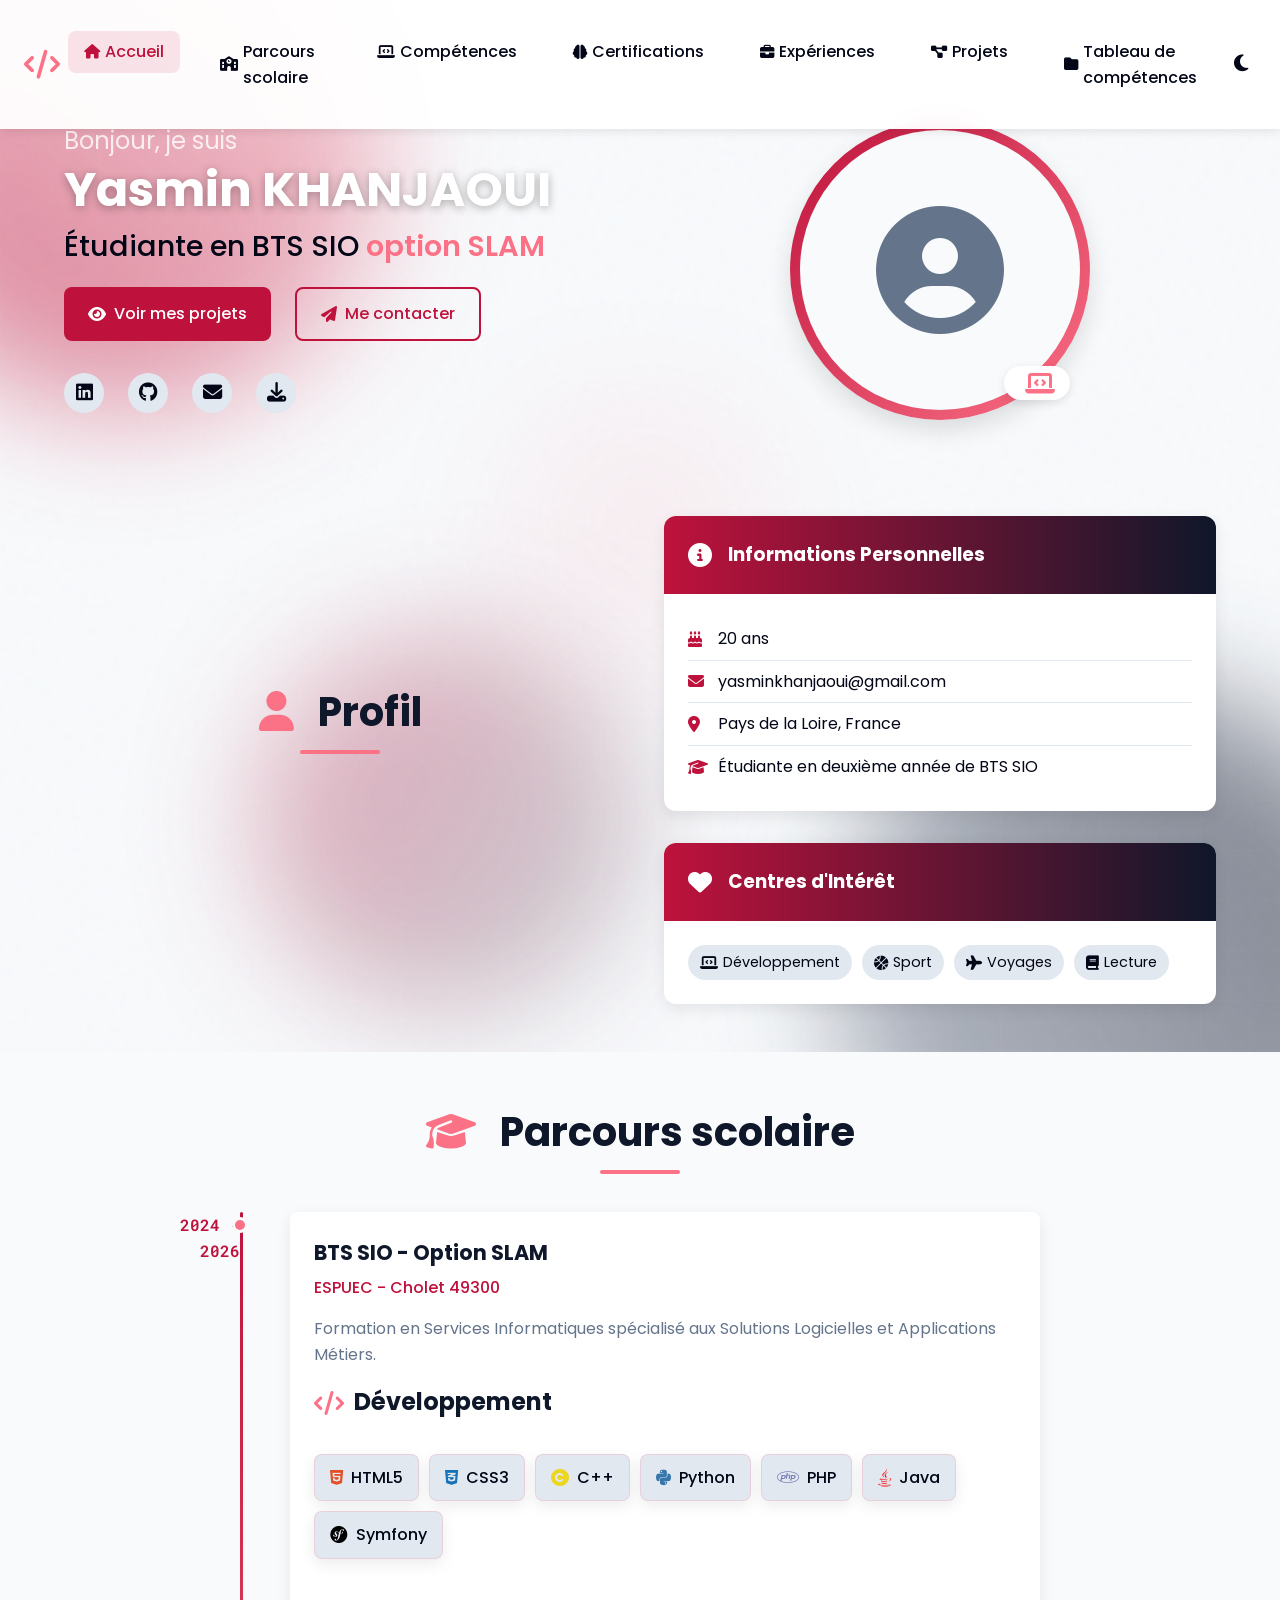
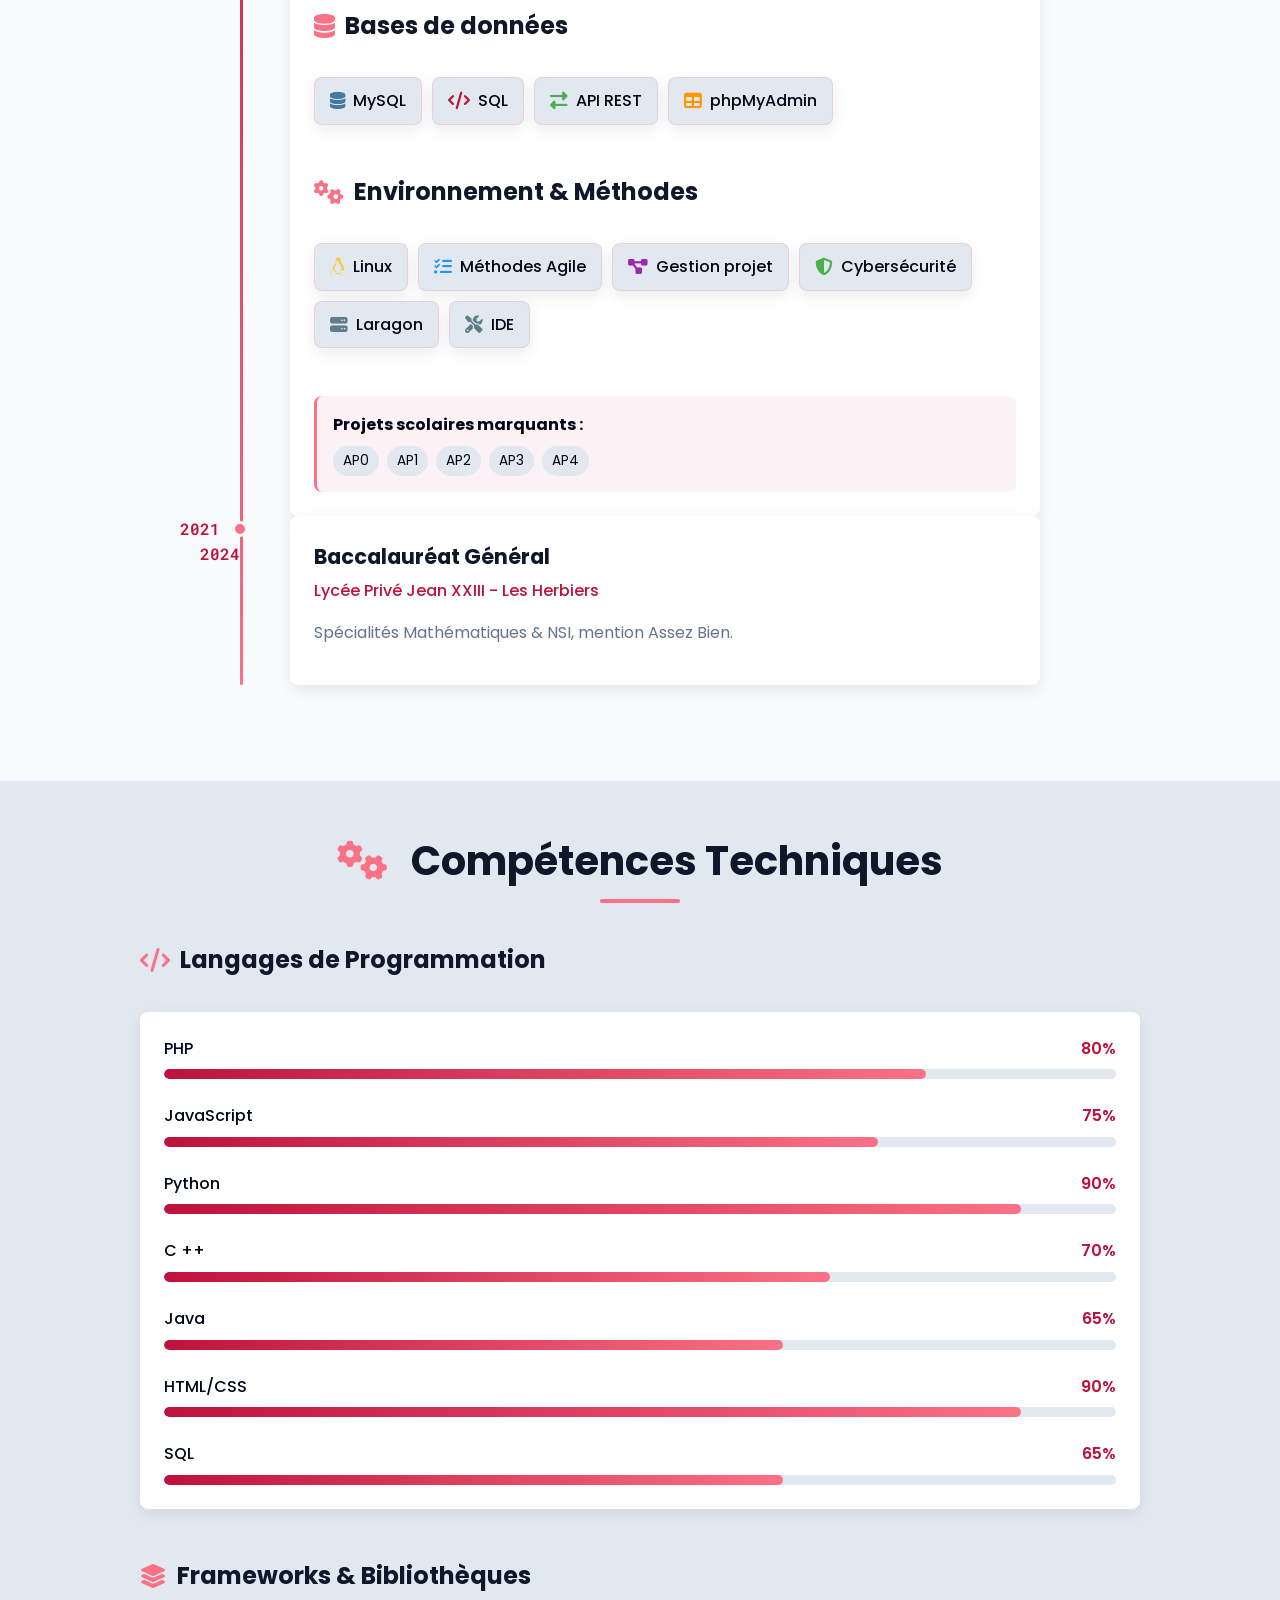
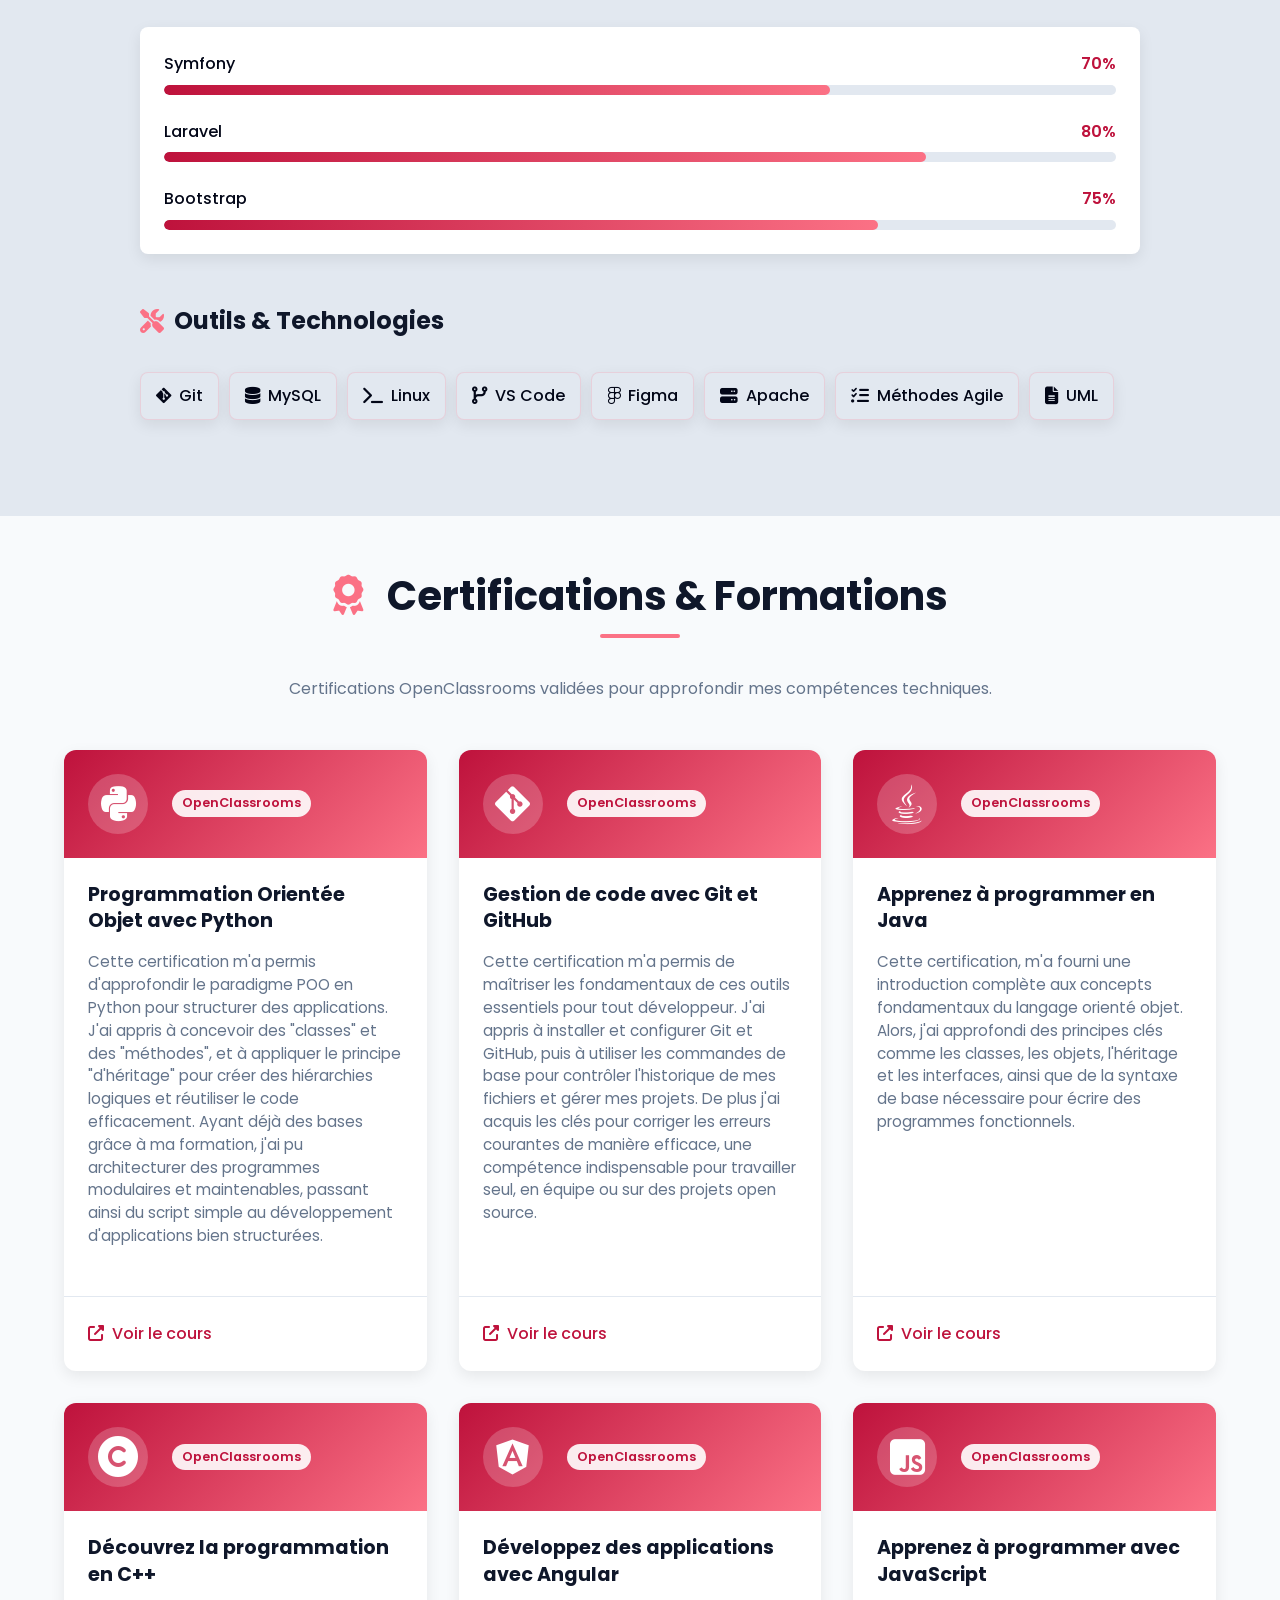
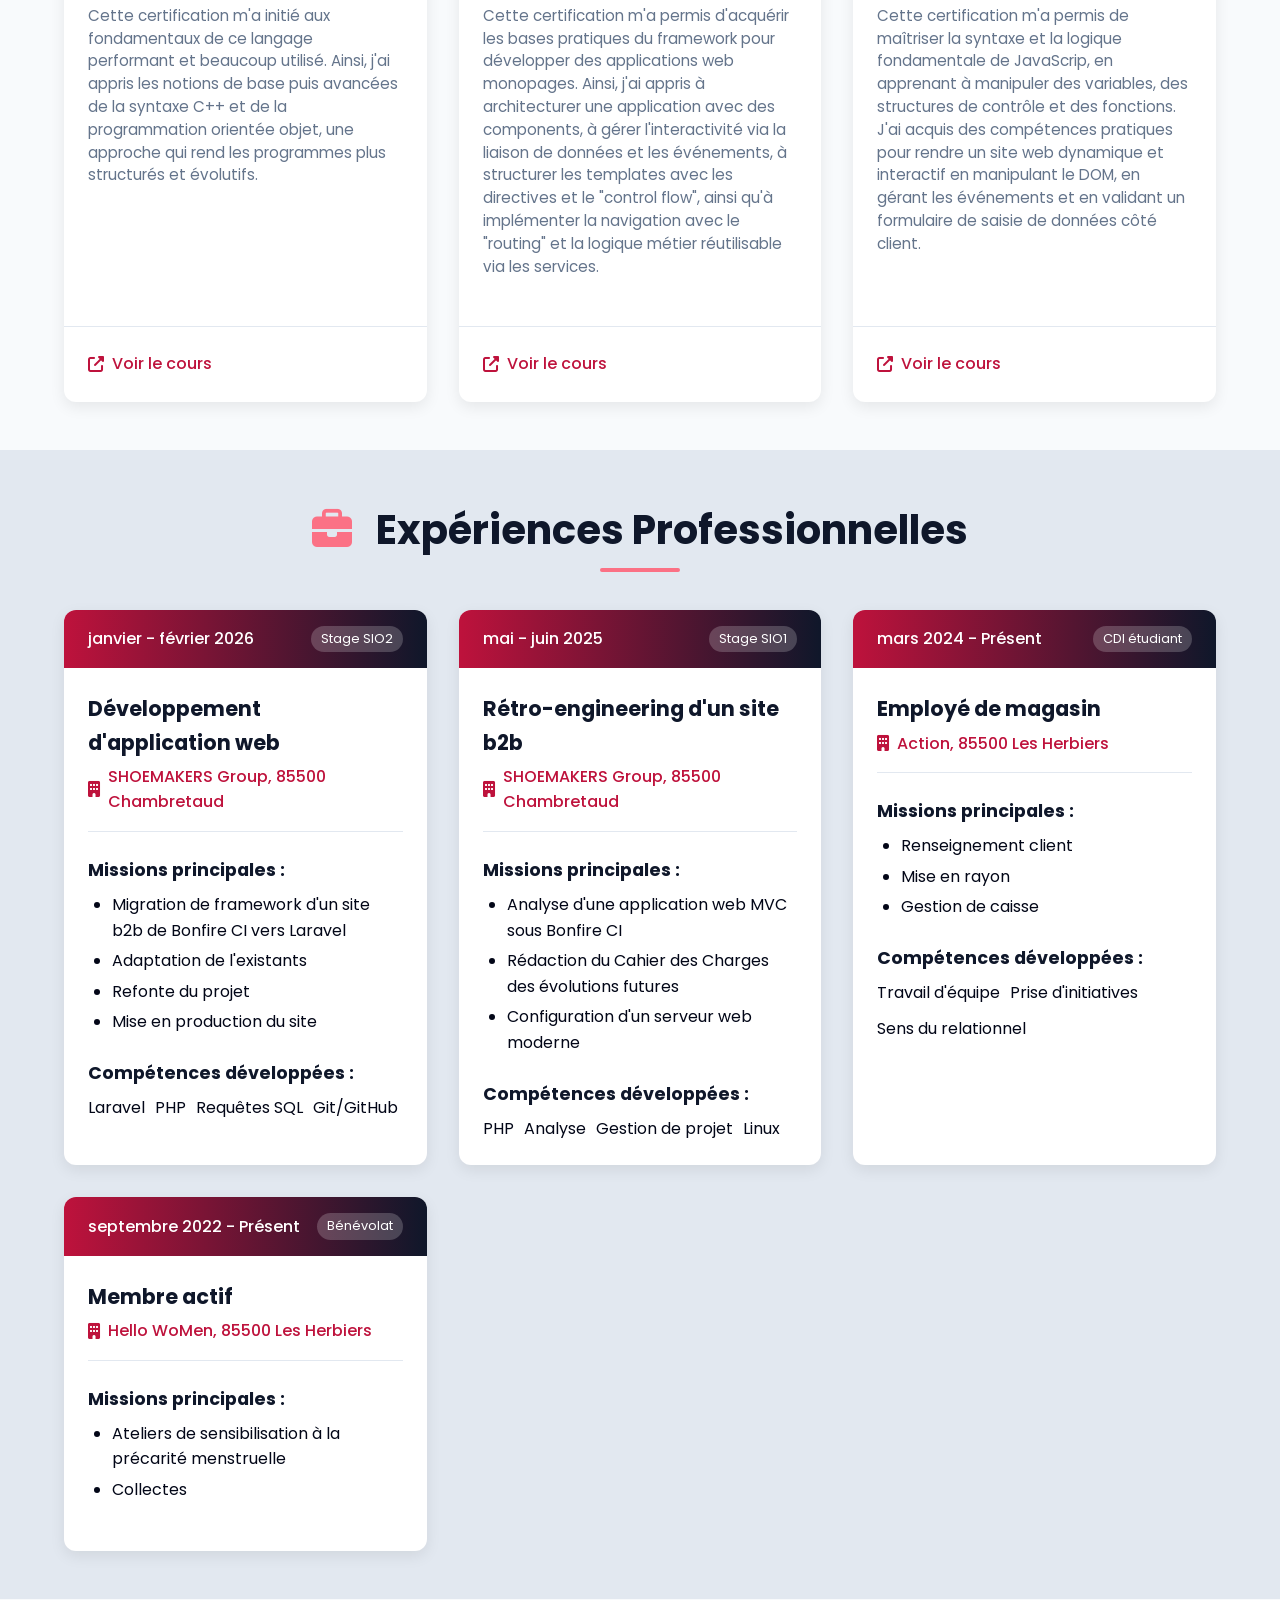
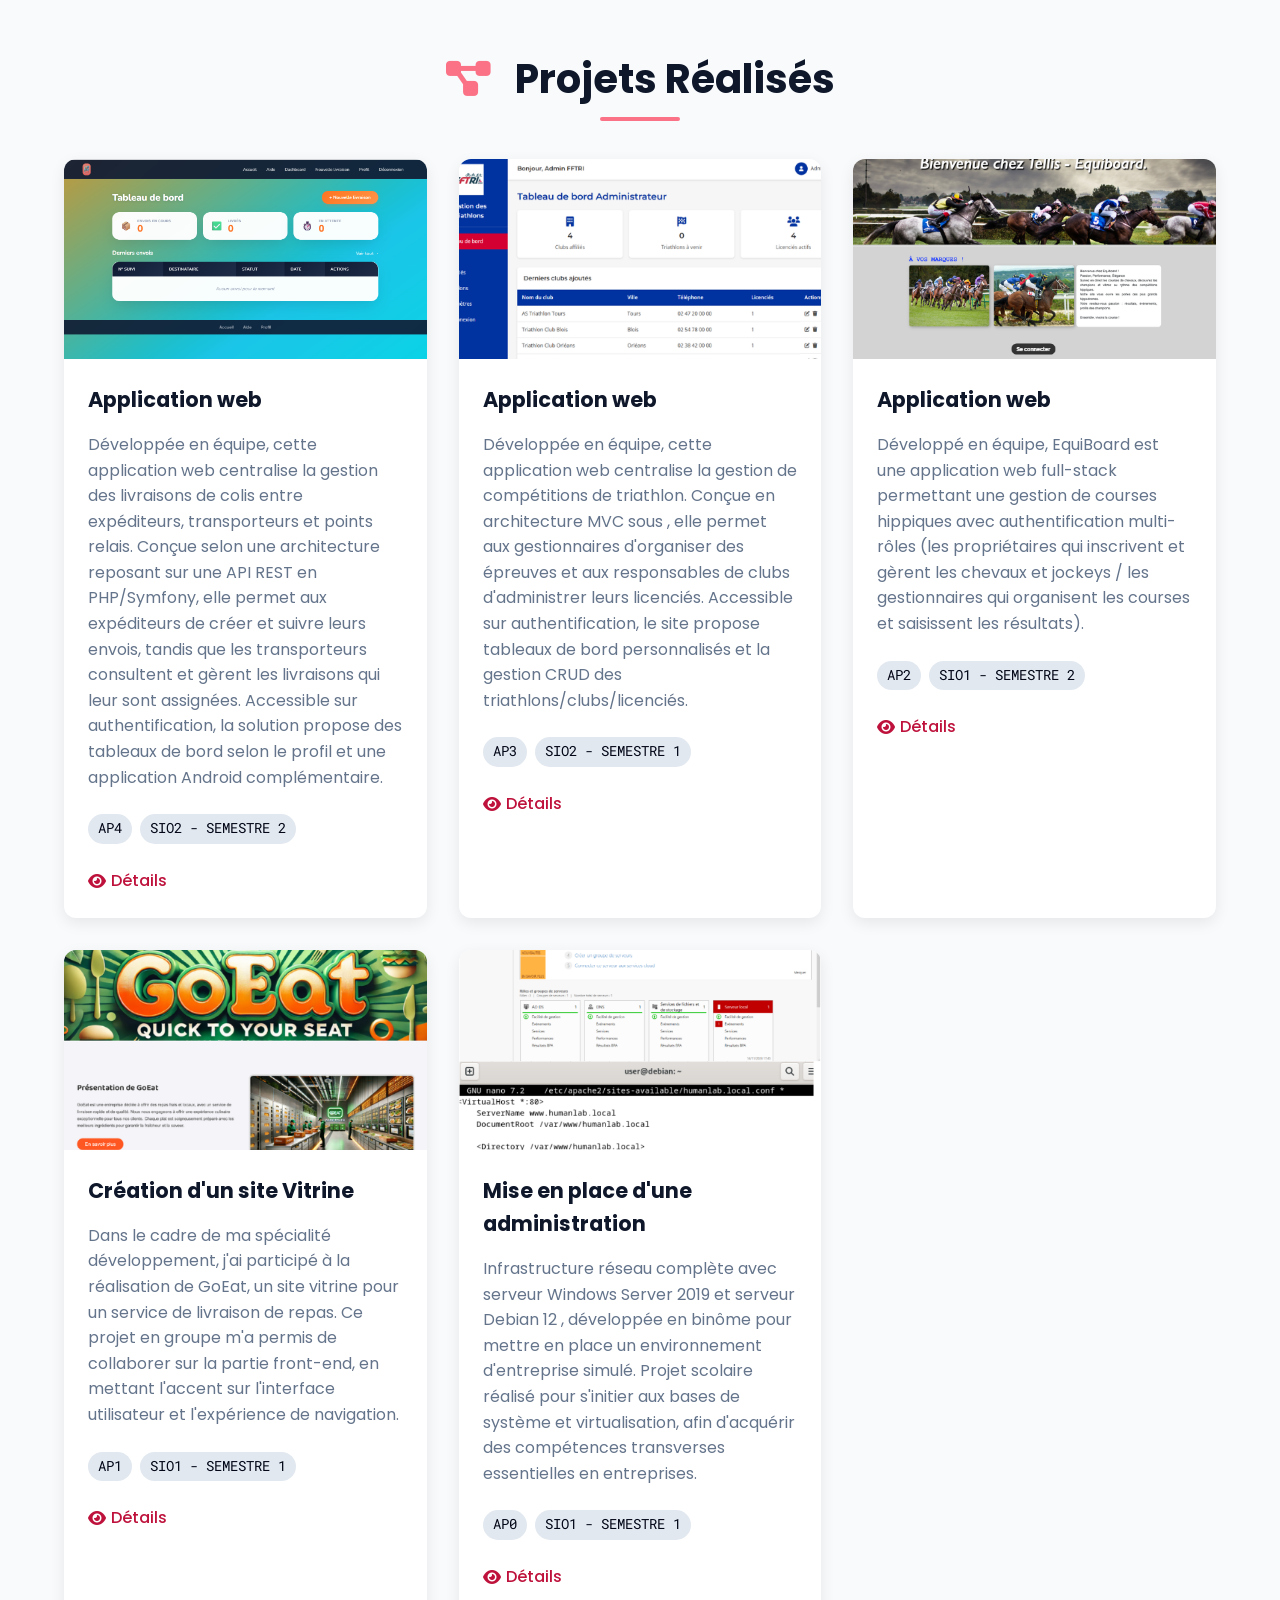
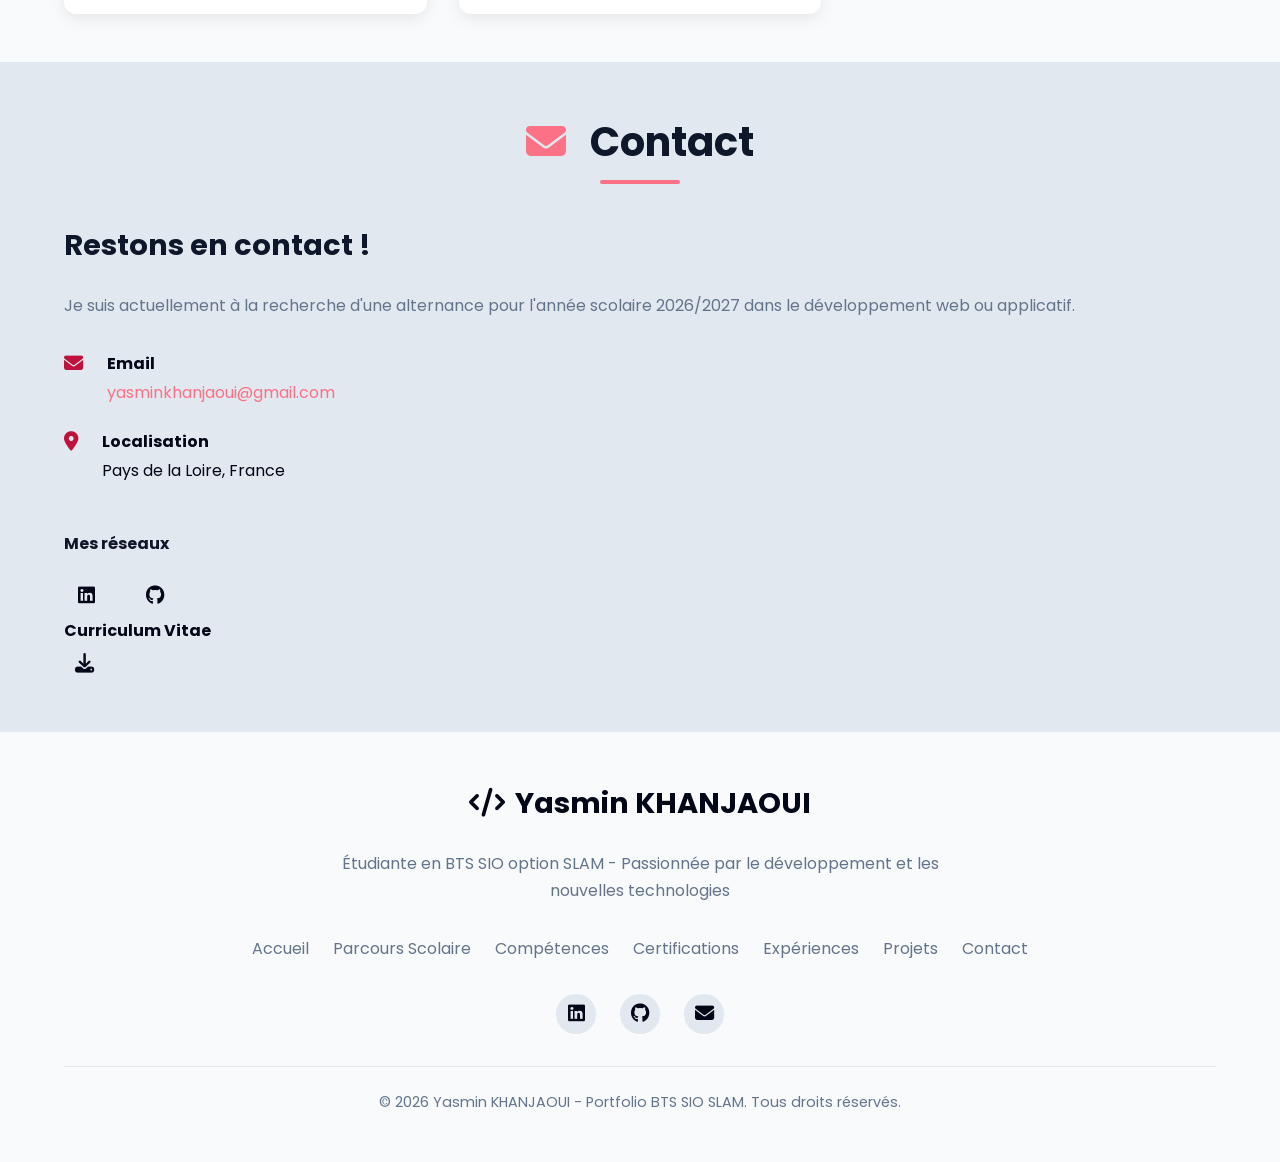
==== index.html @ 491b65fe "Premier upload portfolio" ====
<!DOCTYPE html>
<html lang="fr">
<head>
    <meta charset="UTF-8">
    <meta name="viewport" content="width=device-width, initial-scale=1.0">
    <link rel="icon" href="data:image/svg+xml,<svg xmlns=%22http://www.w3.org/2000/svg%22 viewBox=%220 0 100 100%22><text y=%22.9em%22 font-size=%2290%22>👩‍💻</text></svg>">
    <title>Portfolio - Yasmin KHANJAOUI</title>
    <meta name="description" content="Portfolio BTS SIO SLAM">
    
    <!-- Fonts -->
    <link rel="preconnect" href="https://fonts.googleapis.com">
    <link rel="preconnect" href="https://fonts.gstatic.com" crossorigin>
    <link href="https://fonts.googleapis.com/css2?family=Poppins:wght@300;400;500;600;700&family=Roboto+Mono:wght@300;400;500&display=swap" rel="stylesheet">
    
    <!-- Font Awesome -->
    <link rel="stylesheet" href="https://cdnjs.cloudflare.com/ajax/libs/font-awesome/6.4.0/css/all.min.css">
    
    <!-- CSS -->
    <link rel="stylesheet" href="css/style.css">
    <link rel="stylesheet" href="css/responsive.css">
    
    <!-- Favicon -->
    <link rel="icon" type="image/x-icon" href="assets/images/favicon.ico">
</head>
<body>
    <!-- Navigation -->
    <nav class="navbar">
        <div class="nav-container">
            <a href="#" class="nav-logo">
                <i class="fas fa-code"></i>
            </a>
            
            <button class="menu-toggle" aria-label="Menu">
                <i class="fas fa-bars"></i>
            </button>
            
            <ul class="nav-menu">
                <li><a href="#accueil" class="nav-link active"><i class="fas fa-home"></i> Accueil</a></li>
                <li><a href="#parcoursscolaire" class="nav-link"><i class="fas fa-school"></i> Parcours scolaire</a></li>
                <li><a href="#competences" class="nav-link"><i class="fas fa-laptop-code"></i> Compétences</a></li>
                <li><a href="#certifications" class="nav-link"><i class="fas fa-brain"></i> Certifications</a></li>
                <li><a href="#experiences" class="nav-link"><i class="fas fa-briefcase"></i> Expériences</a></li>
                <li><a href="#projets" class="nav-link"><i class="fas fa-project-diagram"></i> Projets</a></li>
                <li><a href="https://docs.google.com/spreadsheets/d/1Bgu6EyE2Sp5dSusqpFWlKGD0WaVsbiZiobuXbca-IFw/edit?usp=sharing" target="_blank" class="nav-link"><i class="fa-solid fa-folder"></i> Tableau de compétences</a></li>
            </ul>
            
            <div class="theme-toggle">
                <i class="fas fa-moon"></i>
            </div>
        </div>
    </nav>

    <!-- Section Accueil + profil -->
<section id="accueil" class="section hero">
    <!-- Background animé -->
    <div class="gradient-background">
        <div class="gradient-sphere sphere-1"></div>
        <div class="gradient-sphere sphere-2"></div>
        <div class="gradient-sphere sphere-3"></div>
        <div class="glow"></div>
        <div class="grid-overlay"></div>
        <div class="noise-overlay"></div>
        <div class="particles-container" id="particles-container"></div>
    </div>
            <div class="container">
            <div class="hero-content">
                <div class="hero-text">
                    <h1 class="hero-title">
                        <span class="greeting">Bonjour, je suis</span>
                        <span class="name">Yasmin KHANJAOUI</span>
                        <span class="title">Étudiante en BTS SIO <span class="highlight">option SLAM</span></span>
                    </h1>
                    
                    <div class="hero-actions">
                        <a href="#projets" class="btn btn-primary">
                            <i class="fas fa-eye"></i> Voir mes projets
                        </a>
                        <a href="#contact" class="btn btn-secondary">
                            <i class="fas fa-paper-plane"></i> Me contacter
                        </a>
                    </div>
                    
                    <div class="hero-social">
                        <a href="https://www.linkedin.com/in/yasminkhanjaoui26/" target="_blank" class="social-link">
                            <i class="fab fa-linkedin"></i>
                        </a>
                        <a href="https://github.com/yasminkji" target="_blank" class="social-link">
                            <i class="fab fa-github"></i>
                        </a>
                        <a href="mailto:yasminkhanjaoui@gmail.com" class="social-link">
                            <i class="fas fa-envelope"></i>
                        </a>
                        <a href="assets/cv-khanjaouiy.pdf" download class="social-link" title="Télécharger mon CV">
                            <i class="fas fa-download"></i>
                        </a>
                    </div>
                </div>
                
                <div class="hero-image">
                    <div class="avatar-container">
                        <div class="avatar-placeholder">
                            <i class="fas fa-user-circle"></i>
                        </div>
                        <div class="status-badge">
                            <i class="fas fa-laptop-code" title="Développeur"></i>
                        </div>
                    </div>
                </div>

            <h2 class="section-title">
                <i class="fas fa-user section-icon"></i>
                <span>Profil</span>
            </h2>
            
            <div class="profile-grid">
                <div class="profile-card">
                    <div class="card-header">
                        <i class="fas fa-info-circle"></i>
                        <h3>Informations Personnelles</h3>
                    </div>
                    <div class="card-body">
                        <ul class="info-list">
                            <li>
                                <i class="fas fa-birthday-cake"></i>
                                20 ans
                            </li>
                            <li>
                                <i class="fas fa-envelope"></i>
                                yasminkhanjaoui@gmail.com
                            </li>
                            <li>
                                <i class="fas fa-map-marker-alt"></i>
                                Pays de la Loire, France
                            </li>
                            <li>
                                <i class="fas fa-graduation-cap"></i>
                                Étudiante en deuxième année de BTS SIO
                            </li>
                        </ul>
                    </div>
                </div>
            
                
                <div class="profile-card">
                    <div class="card-header">
                        <i class="fas fa-heart"></i>
                        <h3>Centres d'Intérêt</h3>
                    </div>
                    <div class="card-body">
                        <div class="interests-container">
                            <span class="interest-tag">
                                <i class="fas fa-laptop-code"></i> Développement
                            </span>
                            <span class="interest-tag">
                                <i class="fas fa-basketball-ball"></i> Sport
                            </span>
                            <span class="interest-tag">
                                <i class="fas fa-plane"></i> Voyages
                            </span>
                            <span class="interest-tag">
                                <i class="fas fa-book"></i> Lecture
                            </span>
                        </div>
                    </div>
                </div>
            </div>
    </section>

    <!-- Section Formation -->
    <section id="parcoursscolaire" class="section">
        <div class="container">
            <h2 class="section-title">
                <i class="fas fa-graduation-cap section-icon"></i>
                <span>Parcours scolaire</span>
            </h2>
            
            <div class="timeline">
                <!-- Formation 1 -->
                <div class="timeline-item">
                    <div class="timeline-dot"></div>
                    <div class="timeline-date">2024 - 2026</div>
                    <div class="timeline-content">
                        <h3 class="timeline-title">BTS SIO - Option SLAM</h3>
                        <div class="timeline-subtitle">ESPUEC - Cholet 49300</div>
                        <p class="timeline-description">
                            Formation en Services Informatiques spécialisé aux Solutions Logicielles et Applications Métiers.
                        </p>
<div class="skills-categories">
            <!-- Développement -->
            <div class="skill-category">
                <h4 class="skill-category-title">
                    <i class="fas fa-code"></i>
                    Développement
                </h4>
                <div class="skill-tags">
                    <span class="skill-tag">
                        <i class="fab fa-html5" style="color: #E34F26;"></i>
                        HTML5
                    </span>
                    <span class="skill-tag">
                        <i class="fab fa-css3-alt" style="color: #1572B6;"></i>
                        CSS3
                    </span>
                    <span class="skill-tag">
                        <i class="fas fa-copyright" style="color: #ebd620;"></i>
                        C++
                    </span>
                    <span class="skill-tag">
                        <i class="fab fa-python" style="color: #3776AB;"></i>
                        Python
                    </span>
                    <span class="skill-tag">
                        <i class="fab fa-php" style="color: #777BB4;"></i>
                        PHP
                    </span>
                    <span class="skill-tag">
                        <i class="fab fa-java" style="color: #f01010;"></i>
                        Java
                    </span>
                    <span class="skill-tag">
                        <i class="fab fa-symfony" style="color: #000000;"></i>
                        Symfony
                    </span>
                </div>
            </div>
            
            <!-- Bases de données -->
            <div class="skill-category">
                <h4 class="skill-category-title">
                    <i class="fas fa-database"></i>
                    Bases de données
                </h4>
                <div class="skill-tags">
                    <span class="skill-tag">
                        <i class="fas fa-database" style="color: #4479A1;"></i>
                        MySQL
                    </span>
                    <span class="skill-tag">
                        <i class="fas fa-code" style="color: var(--primary-color);"></i>
                        SQL
                    </span>
                    <span class="skill-tag">
                        <i class="fas fa-exchange-alt" style="color: #4CAF50;"></i>
                        API REST
                    </span>
                    <span class="skill-tag">
                        <i class="fas fa-table" style="color: #FF9800;"></i>
                        phpMyAdmin
                    </span>
                </div>
            </div>
            
            <!-- Environnement & Méthodes -->
            <div class="skill-category">
                <h4 class="skill-category-title">
                    <i class="fas fa-cogs"></i>
                    Environnement & Méthodes
                </h4>
                <div class="skill-tags">
                    <span class="skill-tag">
                        <i class="fab fa-linux" style="color: #FCC624;"></i>
                        Linux
                    </span>
                    <span class="skill-tag">
                        <i class="fas fa-tasks" style="color: #2196F3;"></i>
                        Méthodes Agile
                    </span>
                    <span class="skill-tag">
                        <i class="fas fa-project-diagram" style="color: #9C27B0;"></i>
                        Gestion projet
                    </span>
                    <span class="skill-tag">
                        <i class="fas fa-shield-alt" style="color: #4CAF50;"></i>
                        Cybersécurité
                    </span>
                    <span class="skill-tag">
                        <i class="fas fa-server" style="color: #607D8B;"></i>
                        Laragon
                    </span>
                    <span class="skill-tag">
                        <i class="fas fa-screwdriver-wrench" style="color: #607D8B;"></i>
                        IDE
                    </span>
                </div>
            </div>
                        <div class="timeline-projects">
                            <strong>Projets scolaires marquants :</strong>
                            <div class="project-tags">
                                <span>AP0</span>
                                <span>AP1</span>
                                <span>AP2</span>
                                <span>AP3</span>
                                <span>AP4</span>
                            </div>
                        </div>
                    </div>
                </div>
                
                <!-- Formation 2 -->
                <div class="timeline-item">
                    <div class="timeline-dot"></div>
                    <div class="timeline-date">2021 - 2024</div>
                    <div class="timeline-content">
                        <h3 class="timeline-title">Baccalauréat Général</h3>
                        <div class="timeline-subtitle">Lycée Privé Jean XXIII - Les Herbiers</div>
                        <p class="timeline-description">
                            Spécialités Mathématiques & NSI, mention Assez Bien.
                        </p>
                    </div>
                </div>
            </div>
        </div>
    </section>

    <!-- Section Compétences -->
    <section id="competences" class="section bg-light">
        <div class="container">
            <h2 class="section-title">
                <i class="fas fa-cogs section-icon"></i>
                <span>Compétences Techniques</span>
            </h2>
            
            <div class="skills-container">
                <!-- Langages -->
                <div class="skill-category">
                    <h3 class="skill-category-title">
                        <i class="fas fa-code"></i>
                        Langages de Programmation
                    </h3>
                    <div class="skill-items">
                        <div class="skill-item">
                            <div class="skill-info">
                                <span class="skill-name">PHP</span>
                                <span class="skill-level">80%</span>
                            </div>
                            <div class="skill-bar">
                                <div class="skill-progress" data-level="80"></div>
                            </div>
                        </div>
                        
                        <div class="skill-item">
                            <div class="skill-info">
                                <span class="skill-name">JavaScript</span>
                                <span class="skill-level">75%</span>
                            </div>
                            <div class="skill-bar">
                                <div class="skill-progress" data-level="75"></div>
                            </div>
                        </div>
                        
                        <div class="skill-item">
                            <div class="skill-info">
                                <span class="skill-name">Python</span>
                                <span class="skill-level">90%</span>
                            </div>
                            <div class="skill-bar">
                                <div class="skill-progress" data-level="90"></div>
                            </div>
                        </div>

                        <div class="skill-item">
                            <div class="skill-info">
                                <span class="skill-name">C ++</span>
                                <span class="skill-level">70%</span>
                            </div>
                            <div class="skill-bar">
                                <div class="skill-progress" data-level="70"></div>
                            </div>
                        </div>
                        
                        <div class="skill-item">
                            <div class="skill-info">
                                <span class="skill-name">Java</span>
                                <span class="skill-level">65%</span>
                            </div>
                            <div class="skill-bar">
                                <div class="skill-progress" data-level="65"></div>
                            </div>
                        </div>
                        
                        <div class="skill-item">
                            <div class="skill-info">
                                <span class="skill-name">HTML/CSS</span>
                                <span class="skill-level">90%</span>
                            </div>
                            <div class="skill-bar">
                                <div class="skill-progress" data-level="90"></div>
                            </div>
                        </div>
                        
                        <div class="skill-item">
                            <div class="skill-info">
                                <span class="skill-name">SQL</span>
                                <span class="skill-level">65%</span>
                            </div>
                            <div class="skill-bar">
                                <div class="skill-progress" data-level="65"></div>
                            </div>
                        </div>
                    </div>
                </div>
                
                <!-- Frameworks & Bibliothèques -->
                <div class="skill-category">
                    <h3 class="skill-category-title">
                        <i class="fas fa-layer-group"></i>
                        Frameworks & Bibliothèques
                    </h3>
                    <div class="skill-items">
                        <div class="skill-item">
                            <div class="skill-info">
                                <span class="skill-name">Symfony</span>
                                <span class="skill-level">70%</span>
                            </div>
                            <div class="skill-bar">
                                <div class="skill-progress" data-level="70"></div>
                            </div>
                        </div>
                        
                        <div class="skill-item">
                            <div class="skill-info">
                                <span class="skill-name">Laravel</span>
                                <span class="skill-level">80%</span>
                            </div>
                            <div class="skill-bar">
                                <div class="skill-progress" data-level="80"></div>
                            </div>
                        </div>
                        
                        <div class="skill-item">
                            <div class="skill-info">
                                <span class="skill-name">Bootstrap</span>
                                <span class="skill-level">75%</span>
                            </div>
                            <div class="skill-bar">
                                <div class="skill-progress" data-level="75"></div>
                            </div>
                        </div>
                    </div>
                </div>
                
                <!-- Outils & Technologies -->
                <div class="skill-category">
                    <h3 class="skill-category-title">
                        <i class="fas fa-tools"></i>
                        Outils & Technologies
                    </h3>
                    <div class="skill-tags">
                        <span class="skill-tag"><i class="fab fa-git-alt"></i> Git</span>
                        <span class="skill-tag"><i class="fas fa-database"></i> MySQL</span>
                        <span class="skill-tag"><i class="fas fa-terminal"></i> Linux</span>
                        <span class="skill-tag"><i class="fas fa-code-branch"></i> VS Code</span>
                        <span class="skill-tag"><i class="fab fa-figma"></i> Figma</span>
                        <span class="skill-tag"><i class="fas fa-server"></i> Apache</span>
                        <span class="skill-tag"><i class="fas fa-tasks"></i> Méthodes Agile</span>
                        <span class="skill-tag"><i class="fas fa-file-alt"></i> UML</span>
                    </div>
                </div>
            </div>
        </div>
    </section>

<!-- Section Certifications -->
<section id="certifications" class="section">
    <div class="container">
        <h2 class="section-title">
            <i class="fas fa-award section-icon"></i>
            <span>Certifications & Formations</span>
        </h2>
        
        <p class="section-description" style="text-align: center; margin-bottom: 2rem; color: var(--gray-color);">
            Certifications OpenClassrooms validées pour approfondir mes compétences techniques.
        </p>
        
        <div class="certifications-grid">
            <!-- POO Python -->
            <div class="certification-card">
                <div class="certification-header">
                    <div class="certification-icon">
                        <i class="fab fa-python"></i>
                    </div>
                    <div class="certification-platform">
                        <span class="platform-badge">OpenClassrooms</span>
                    </div>
                </div>
                <div class="certification-body">
                    <h3 class="certification-title">Programmation Orientée Objet avec Python</h3>
                    <p class="certification-description">
                        Cette certification  m'a permis d'approfondir le paradigme POO en Python 
                        pour structurer des applications. J'ai appris à concevoir des "classes" et des "méthodes", 
                        et à appliquer le principe "d'héritage" pour créer des hiérarchies logiques et 
                        réutiliser le code efficacement. Ayant déjà des bases grâce à ma formation,
                        j'ai pu  architecturer des programmes modulaires et maintenables, 
                        passant ainsi du script simple au développement d'applications bien structurées.
                    </p>
                </div>
                <div class="certification-footer">
                    <a href="https://openclassrooms.com/fr/courses/7150616-apprenez-la-programmation-orientee-objet-avec-python" 
                       target="_blank" class="certification-link">
                        <i class="fas fa-external-link-alt"></i> Voir le cours
                    </a>
                </div>
            </div>
            
            <!-- Git/GitHub -->
            <div class="certification-card">
                <div class="certification-header">
                    <div class="certification-icon">
                        <i class="fab fa-git-alt"></i>
                    </div>
                    <div class="certification-platform">
                        <span class="platform-badge">OpenClassrooms</span>
                    </div>
                </div>
                <div class="certification-body">
                    <h3 class="certification-title">Gestion de code avec Git et GitHub</h3>
                    <p class="certification-description">
                        Cette certification m'a permis de maîtriser les fondamentaux de ces outils essentiels 
                        pour tout développeur. J'ai appris à installer et configurer Git et GitHub,
                         puis à utiliser les commandes de base pour contrôler l'historique de mes fichiers et 
                         gérer mes projets. De plus j'ai acquis les clés pour corriger les erreurs courantes 
                         de manière efficace, une compétence indispensable pour travailler seul,
                          en équipe ou sur des projets open source.
                    </p>
                </div>
                <div class="certification-footer">
                    <a href="https://openclassrooms.com/fr/courses/7162856-gerez-du-code-avec-git-et-github" 
                       target="_blank" class="certification-link">
                        <i class="fas fa-external-link-alt"></i> Voir le cours
                    </a>
                </div>
            </div>
            
            <!-- Java -->
            <div class="certification-card">
                <div class="certification-header">
                    <div class="certification-icon">
                        <i class="fab fa-java"></i>
                    </div>
                    <div class="certification-platform">
                        <span class="platform-badge">OpenClassrooms</span>
                    </div>
                </div>
                <div class="certification-body">
                    <h3 class="certification-title">Apprenez à programmer en Java</h3>
                    <p class="certification-description">
                        Cette certification, m'a fourni une introduction complète aux concepts fondamentaux du langage 
                        orienté objet. Alors, j'ai approfondi des principes clés comme les classes, les objets, l'héritage et les interfaces,
                        ainsi que de la syntaxe de base nécessaire pour écrire des programmes fonctionnels.
                    </p>
                </div>
                <div class="certification-footer">
                    <a href="https://openclassrooms.com/fr/courses/6173501-apprenez-a-programmer-en-java" 
                       target="_blank" class="certification-link">
                        <i class="fas fa-external-link-alt"></i> Voir le cours
                    </a>
                </div>
            </div>
            
            <!-- C++ -->
            <div class="certification-card">
                <div class="certification-header">
                    <div class="certification-icon">
                        <i class="fas fa-copyright"></i>
                    </div>
                    <div class="certification-platform">
                        <span class="platform-badge">OpenClassrooms</span>
                    </div>
                </div>
                <div class="certification-body">
                    <h3 class="certification-title">Découvrez la programmation en C++</h3>
                    <p class="certification-description">
                        Cette certification m'a initié aux fondamentaux de ce langage performant et beaucoup utilisé.
                        Ainsi, j'ai appris les notions de base puis avancées de la syntaxe C++ et de la programmation orientée objet, 
                        une approche qui rend les programmes plus structurés et évolutifs.
                    </p>
                </div>
                <div class="certification-footer">
                    <a href="https://openclassrooms.com/fr/courses/7137751-decouvrez-la-programmation-en-c" 
                       target="_blank" class="certification-link">
                        <i class="fas fa-external-link-alt"></i> Voir le cours
                    </a>
                </div>
            </div>
            
            <!-- Angular -->
            <div class="certification-card">
                <div class="certification-header">
                    <div class="certification-icon">
                        <i class="fab fa-angular"></i>
                    </div>
                    <div class="certification-platform">
                        <span class="platform-badge">OpenClassrooms</span>
                    </div>
                </div>
                <div class="certification-body">
                    <h3 class="certification-title">Développez des applications avec Angular</h3>
                    <p class="certification-description">
                        Cette certification m'a permis d'acquérir les bases pratiques du framework pour développer des applications
                         web monopages. Ainsi, j'ai appris à architecturer une application avec des components,
                         à gérer l'interactivité via la liaison de données et les événements,
                          à structurer les templates avec les directives et le "control flow",
                          ainsi qu'à implémenter la navigation avec le "routing" et 
                          la logique métier réutilisable via les services.
                    </p>
                </div>
                <div class="certification-footer">
                    <a href="https://openclassrooms.com/fr/courses/7471261-developpez-des-applications-web-avec-angular" 
                       target="_blank" class="certification-link">
                        <i class="fas fa-external-link-alt"></i> Voir le cours
                    </a>
                </div>
            </div>
            
            <!-- JavaScript -->
            <div class="certification-card">
                <div class="certification-header">
                    <div class="certification-icon">
                        <i class="fab fa-js-square"></i>
                    </div>
                    <div class="certification-platform">
                        <span class="platform-badge">OpenClassrooms</span>
                    </div>
                </div>
                <div class="certification-body">
                    <h3 class="certification-title">Apprenez à programmer avec JavaScript</h3>
                    <p class="certification-description">
                        Cette certification m'a permis de maîtriser la syntaxe et la logique fondamentale de JavaScrip,
                         en apprenant à manipuler des variables, des structures de contrôle et des fonctions. 
                         J'ai acquis des compétences pratiques pour rendre un site web dynamique et interactif en manipulant
                          le DOM, en gérant les événements et en validant un formulaire de saisie de données côté client.
                    </p>
                </div>
                <div class="certification-footer">
                    <a href="https://openclassrooms.com/fr/courses/7696886-apprenez-a-programmer-avec-javascript" 
                       target="_blank" class="certification-link">
                        <i class="fas fa-external-link-alt"></i> Voir le cours
                    </a>
                </div>
            </div>
        </div>
    </div>
</section>


    <!-- Section Expérience -->
    <section id="experiences" class="section bg-light">
        <div class="container">
            <h2 class="section-title">
                <i class="fas fa-briefcase section-icon"></i>
                <span>Expériences Professionnelles</span>
            </h2>
            
            <div class="experience-grid">
                <!-- Expérience 1 -->
                <div class="experience-card">
                    <div class="experience-header">
                        <div class="experience-period">janvier - février 2026</div>
                        <div class="experience-type">Stage SIO2</div>
                    </div>
                    <div class="experience-body">
                        <h3 class="experience-title">Développement d'application web</h3>
                        <div class="experience-company">
                            <i class="fas fa-building"></i>
                            SHOEMAKERS Group, 85500 Chambretaud
                        </div>
                        <div class="experience-missions">
                            <h4>Missions principales :</h4>
                            <ul>
                                <li>Migration de framework d'un site b2b de Bonfire CI vers Laravel</li>
                                <li>Adaptation de l'existants</li>
                                <li>Refonte du projet</li>
                                <li>Mise en production du site</li>
                            </ul>
                        </div>
                        <div class="experience-skills">
                            <h4>Compétences développées :</h4>
                            <div class="skill-tags">
                                <span>Laravel</span>
                                <span>PHP</span>
                                <span>Requêtes SQL</span>
                                <span>Git/GitHub</span>
                            </div>
                        </div>
                    </div>
                </div>
                
                <!-- Expérience 2 -->
                <div class="experience-card">
                    <div class="experience-header">
                        <div class="experience-period">mai - juin 2025</div>
                        <div class="experience-type">Stage SIO1</div>
                    </div>
                    <div class="experience-body">
                        <h3 class="experience-title">Rétro-engineering d'un site b2b</h3>
                        <div class="experience-company">
                            <i class="fas fa-building"></i>
                            SHOEMAKERS Group, 85500 Chambretaud
                        </div>
                        <div class="experience-missions">
                            <h4>Missions principales :</h4>
                            <ul>
                                <li>Analyse d'une application web MVC sous Bonfire CI</li>
                                <li>Rédaction du Cahier des Charges des évolutions futures</li>
                                <li>Configuration d'un serveur web moderne</li>
                            </ul>
                        </div>
                        <div class="experience-skills">
                            <h4>Compétences développées :</h4>
                            <div class="skill-tags">
                                <span>PHP</span>
                                <span>Analyse</span>
                                <span>Gestion de projet</span>
                                <span>Linux</span>
                            </div>
                        </div>
                    </div>
                </div>
                
                <!-- Expérience 3 -->
                <div class="experience-card">
                    <div class="experience-header">
                        <div class="experience-period">mars 2024 - Présent</div>
                        <div class="experience-type">CDI étudiant</div>
                    </div>
                    <div class="experience-body">
                        <h3 class="experience-title">Employé de magasin</h3>
                        <div class="experience-company">
                            <i class="fas fa-building"></i>
                            Action, 85500 Les Herbiers
                        </div>
                        <div class="experience-missions">
                            <h4>Missions principales :</h4>
                            <ul>
                                <li>Renseignement client</li>
                                <li>Mise en rayon</li>
                                <li>Gestion de caisse</li>
                            </ul>
                        </div>
                        <div class="experience-skills">
                            <h4>Compétences développées :</h4>
                            <div class="skill-tags">
                                <span>Travail d'équipe</span>
                                <span>Prise d'initiatives</span>
                                <span>Sens du relationnel</span>
                            </div>
                        </div>
                    </div>
                </div>

                <!-- Expérience 4 -->
                <div class="experience-card">
                    <div class="experience-header">
                        <div class="experience-period">septembre 2022 - Présent</div>
                        <div class="experience-type">Bénévolat</div>
                    </div>
                    <div class="experience-body">
                        <h3 class="experience-title">Membre actif</h3>
                        <div class="experience-company">
                            <i class="fas fa-building"></i>
                                Hello WoMen, 85500 Les Herbiers
                        </div>
                        <div class="experience-missions">
                            <h4>Missions principales :</h4>
                            <ul>
                                <li>Ateliers de sensibilisation à la précarité menstruelle</li>
                                <li>Collectes</li>
                            </ul>
                        </div>
                        </div>
                    </div>
                </div>
            </div>
        </div>
    </section>

   <!-- Section Projets -->
    <section id="projets" class="section">
        <div class="container">
            <h2 class="section-title">
                <i class="fas fa-project-diagram section-icon"></i>
                <span>Projets Réalisés</span>
            </h2>
            
            
            <div class="projects-grid">
                <!-- Projet 1 -->
                <div class="project-card">
                    <div class="project-image">
                        <img src="assets/images/zoucolis.png">
                        <div class="project-overlay">
                            <a href="#" class="project-link" data-project="1">
                                <i class="fas fa-external-link-alt"></i>
                            </a>
                        </div>
                    </div>
                    <div class="project-content">
                        <h3 class="project-title">Application web</h3>
                        <p class="project-description">
                            Développée en équipe, cette application web centralise la gestion des livraisons de colis entre expéditeurs, transporteurs et points relais.
                            Conçue selon une architecture reposant sur une API REST en PHP/Symfony, elle permet aux expéditeurs de créer et suivre leurs envois,
                            tandis que les transporteurs consultent et gèrent les livraisons qui leur sont assignées.
                            Accessible sur authentification, la solution propose des tableaux de bord  selon le profil et une application Android complémentaire.
                        </p>
                        <div class="project-tech">
                            <span>AP4</span>
                            <span>SIO2 - SEMESTRE 2</span>
                        </div>
                        <div class="project-links">
                            <a href="#" class="project-demo" data-project="1">
                                <i class="fas fa-eye"></i> Détails
                            </a>
                        </div>
                    </div>
                </div>
                
                <!-- Projet 2 -->
                <div class="project-card">
                    <div class="project-image">
                        <img src="assets/images/fftri.png">
                        <div class="project-overlay">
                            <a href="#" class="project-link" data-project="2">
                                <i class="fas fa-external-link-alt"></i>
                            </a>
                        </div>
                    </div>
                    <div class="project-content">
                        <h3 class="project-title">Application web</h3>
                        <p class="project-description">
                            Développée en équipe, cette application web centralise la gestion de compétitions de triathlon.
                             Conçue en architecture MVC sous , elle permet aux gestionnaires d'organiser des épreuves 
                             et aux responsables de clubs d'administrer leurs licenciés. 
                             Accessible sur authentification, le site propose tableaux de bord personnalisés et 
                             la gestion CRUD des triathlons/clubs/licenciés.
                        </p>
                        <div class="project-tech">
                            <span>AP3</span>
                            <span>SIO2 - SEMESTRE 1</span>
                        </div>
                        <div class="project-links">
                            <a href="#" class="project-demo" data-project="2">
                                <i class="fas fa-eye"></i> Détails
                            </a>
                        </div>
                    </div>
                </div>
                
                <!-- Projet 3 -->
                <div class="project-card">
                    <div class="project-image">
                        <img src="assets/images/tellis.png">
                        <div class="project-overlay">
                            <a href="#" class="project-link" data-project="3">
                                <i class="fas fa-external-link-alt"></i>
                            </a>
                        </div>
                    </div>
                    <div class="project-content">
                        <h3 class="project-title">Application web</h3>
                        <p class="project-description">
                            Développé en équipe, EquiBoard est une application web full-stack permettant une gestion 
                            de courses hippiques avec authentification multi-rôles (les propriétaires qui inscrivent et 
                            gèrent les chevaux et jockeys / les gestionnaires qui organisent les courses et saisissent les résultats).
                        </p>
                        <div class="project-tech">
                            <span>AP2</span>
                            <span>SIO1 - SEMESTRE 2</span>
                        </div>
                        <div class="project-links">
                            <a href="#" class="project-demo" data-project="3">
                                <i class="fas fa-eye"></i> Détails
                            </a>
                        </div>
                    </div>
                </div>

                <!-- Projet 4 -->
                <div class="project-card">
                    <div class="project-image">
                        <img src="assets/images/goeat.png">
                        <div class="project-overlay">
                            <a href="#" class="project-link" data-project="4">
                                <i class="fas fa-external-link-alt"></i>
                            </a>
                        </div>
                    </div>
                    <div class="project-content">
                        <h3 class="project-title">Création d'un site Vitrine</h3>
                        <p class="project-description">
                            Dans le cadre de ma spécialité développement, j'ai participé à la réalisation de GoEat,
                             un site vitrine pour un service de livraison de repas. 
                             Ce projet en groupe m'a permis de collaborer sur la partie front-end, 
                             en mettant l'accent sur l'interface utilisateur et l'expérience de navigation.
                        </p>
                        <div class="project-tech">
                            <span>AP1</span>
                            <span>SIO1 - SEMESTRE 1</span>
                        </div>
                        <div class="project-links">
                            <a href="#" class="project-demo" data-project="4">
                                <i class="fas fa-eye"></i> Détails
                            </a>
                        </div>
                    </div>
                </div>

                <!-- Projet 5 -->
                <div class="project-card">
                    <div class="project-image">
                        <img src="assets/images/ppe1.png">
                        <div class="project-overlay">
                            <a href="#" class="project-link" data-project="5">
                                <i class="fas fa-external-link-alt"></i>
                            </a>
                        </div>
                    </div>
                    <div class="project-content">
                        <h3 class="project-title">Mise en place d'une administration</h3>
                        <p class="project-description">
                            Infrastructure réseau complète avec serveur Windows Server 2019 et serveur Debian 12
                            , développée en binôme pour mettre en place un environnement d'entreprise simulé.
                             Projet scolaire réalisé pour s'initier aux bases de système et virtualisation,
                             afin d'acquérir des compétences transverses essentielles en entreprises.
                        </p>
                        <div class="project-tech">
                            <span>AP0</span>
                            <span>SIO1 - SEMESTRE 1</span>
                        </div>
                        <div class="project-links">
                            <a href="#" class="project-demo" data-project="5">
                                <i class="fas fa-eye"></i> Détails
                            </a>
                        </div>
                    </div>
                </div>
            </div>
        </div>
    </section>


    <!-- Section Contact -->
    <section id="contact" class="section bg-light">
        <div class="container">
            <h2 class="section-title">
                <i class="fas fa-envelope section-icon"></i>
                <span>Contact</span>
            </h2>
            
            <div class="contact-container">
                <div class="contact-info">
                    <h3 class="contact-subtitle">Restons en contact !</h3>
                    <p class="contact-description">
                        Je suis actuellement à la recherche d'une alternance pour l'année scolaire 2026/2027 
                        dans le développement web ou applicatif.
                    </p>
                    
                    <div class="contact-details">
                        <div class="contact-item">
                            <i class="fas fa-envelope"></i>
                            <div>
                                <strong>Email</strong>
                                <a href="mailto:yasminkhanjaoui@gmail.com">yasminkhanjaoui@gmail.com</a>
                            </div>
                        </div>
                        
                        <div class="contact-item">
                            <i class="fas fa-map-marker-alt"></i>
                            <div>
                                <strong>Localisation</strong>
                                <span>Pays de la Loire, France</span>
                            </div>
                        </div>
                    </div>
                    
                    <div class="contact-social">
                        <h4>Mes réseaux</h4>
                        <div class="social-icons">
                            <a href="https://linkedin.com/in/yasminkhanjaoui26" target="_blank" class="social-icon">
                                <i class="fab fa-linkedin"></i>
                            </a>
                            <a href="https://github.com/yasminkji" target="_blank" class="social-icon">
                                <i class="fab fa-github"></i>
                            </a>
                        </div>
                    </div>
                    
                   <div class="cv">
                        <h4>Curriculum Vitae</h4>
                        <div class="social-icons">
                        <a href="assets/cv-khanjaouiy.pdf" download class="social-link" title="Télécharger mon CV">
                            <i class="fas fa-download"></i>
                        </a>
                        </div>
                    </div>
                </div>
            </div>
        </div>
    </section>

    <!-- Footer -->
    <footer class="footer">
        <div class="container">
            <div class="footer-content">
                <div class="footer-logo">
                    <i class="fas fa-code"></i>
                    <span>Yasmin KHANJAOUI</span>
                </div>
                
                <p class="footer-text">
                    Étudiante en BTS SIO option SLAM - Passionnée par le développement et les nouvelles technologies
                </p>
                
                <div class="footer-links">
                    <a href="#accueil">Accueil</a>
                    <a href="#parcoursscolaire">Parcours Scolaire</a>
                    <a href="#competences">Compétences</a>
                    <a href="#certifications">Certifications</a>
                    <a href="#experiences">Expériences</a>
                    <a href="#projets">Projets</a>
                    <a href="#contact">Contact</a>
                </div>
                
                <div class="footer-social">
                    <a href="https://linkedin.com/in/yasminkhanjaoui26" target="_blank">
                        <i class="fab fa-linkedin"></i>
                    </a>
                    <a href="https://github.com/yasminkji" target="_blank">
                        <i class="fab fa-github"></i>
                    </a>
                    <a href="mailto:yasminkhanjaoui@gmail.com">
                        <i class="fas fa-envelope"></i>
                    </a>
                </div>
                
                <div class="footer-copyright">
                    <p>&copy; 2026 Yasmin KHANJAOUI - Portfolio BTS SIO SLAM. Tous droits réservés.</p>
                </div>
            </div>
        </div>
    </footer>

    <!-- Modals pour les projets -->
    <div id="projectModal" class="modal">
        <div class="modal-content">
            <button class="modal-close">&times;</button>
            <div class="modal-body" id="modalBody">
                <!-- Contenu dynamique -->
            </div>
        </div>
    </div>

    <!-- Back to Top -->
    <button id="backToTop" class="back-to-top">
        <i class="fas fa-chevron-up"></i>
    </button>

    <!-- JavaScript -->
    <script src="js/script.js"></script>
</body>
</html>
---- css/style.css ----
/* ===== RESET & BASE ===== */
* {
    margin: 0;
    padding: 0;
    box-sizing: border-box;
}

:root {
    /* Couleurs principales - Thème clair */
    --primary-color: #be123c;
    --secondary-color: #0f172a;
    --accent-color: #fb7185;
    --light-color: #f8fafc;
    --dark-color: #020617;
    --gray-color: #64748b;
    --light-gray: #e2e8f0;
    
    /* Couleurs supplémentaires */
    --success-color: #28a745;
    --warning-color: #ffc107;
    --danger-color: #dc3545;
    --info-color: #17a2b8;
    
    /* COULEURS SPÉCIFIQUES POUR COMPOSANTS */
    --navbar-bg: rgba(255, 255, 255, 0.95);
    --navbar-text: var(--dark-color);
    --card-bg: white;
    --footer-bg: var(--secondary-color);
    --footer-text: white;
    --contact-form-bg: white;
    --input-bg: var(--light-color);
    
    /* Typographie */
    --font-primary: 'Poppins', sans-serif;
    --font-secondary: 'Roboto Mono', monospace;
    
    /* Espacements */
    --spacing-xs: 0.5rem;
    --spacing-sm: 1rem;
    --spacing-md: 1.5rem;
    --spacing-lg: 2rem;
    --spacing-xl: 3rem;
    
    /* Bordures */
    --border-radius: 8px;
    --border-radius-lg: 12px;
    --box-shadow: 0 5px 15px rgba(0, 0, 0, 0.08);
    --box-shadow-hover: 0 10px 25px rgba(0, 0, 0, 0.12);
    
    /* Transitions */
    --transition-fast: 0.2s ease;
    --transition-normal: 0.3s ease;
    --transition-slow: 0.5s ease;
}

/* THÈME SOMBRE - Version douce */
[data-theme="dark"] {
    --light-color: #0f172a;
    --dark-color: #f1f5f9;
    --gray-color: #94a3b8;
    --light-gray: #1e293b;
    
    /* Ajustement des couleurs pour thème sombre */
    --primary-color: #fda4af;
    --accent-color: #fb7185;
    --secondary-color: #cbd5e1;
    
    /* Couleurs supplémentaires ajustées */
    --success-color: #34d399;
    --warning-color: #fbbf24;
    --danger-color: #f87171;
    --info-color: #60a5fa;
    
    /* COULEURS SPÉCIFIQUES POUR COMPOSANTS - THÈME SOMBRE */
    --navbar-bg: rgba(15, 23, 42, 0.95);
    --navbar-text: var(--gray-color);
    --card-bg: var(--light-gray);
    --footer-bg: var(--light-gray);
    --footer-text: var(--dark-color);
    --contact-form-bg: var(--light-gray);
    --input-bg: var(--light-color);
}

html {
    scroll-behavior: smooth;
}

/* ===== BACKGROUND ANIMÉ MODERNE ===== */
.gradient-background {
    position: absolute;
    top: 0;
    left: 0;
    width: 100%;
    height: 100%;
    z-index: 0;
    overflow: hidden;
}

.gradient-sphere {
    position: absolute;
    border-radius: 50%;
    filter: blur(60px);
    opacity: 0.7;
    mix-blend-mode: screen;
}

/* Sphère 1 - Rose primaire */
.sphere-1 {
    width: 40vw;
    height: 40vw;
    background: linear-gradient(40deg, 
        rgba(190, 18, 60, 0.8),     /* #be123c */
        rgba(251, 113, 133, 0.4)    /* #fb7185 */
    );
    top: -10%;
    left: -10%;
    animation: float-1 20s ease-in-out infinite alternate;
}

/* Sphère 2 - Bleu nuit */
.sphere-2 {
    width: 45vw;
    height: 45vw;
    background: linear-gradient(240deg, 
        rgba(15, 23, 42, 0.8),      /* #0f172a */
        rgba(32, 44, 77, 0.4)       /* Bleu nuit plus clair */
    );
    bottom: -20%;
    right: -10%;
    animation: float-2 22s ease-in-out infinite alternate-reverse;
}

/* Sphère 3 - Mixte */
.sphere-3 {
    width: 30vw;
    height: 30vw;
    background: linear-gradient(120deg, 
        rgba(190, 18, 60, 0.5),     /* #be123c */
        rgba(15, 23, 42, 0.3)       /* #0f172a */
    );
    top: 60%;
    left: 20%;
    animation: float-3 18s ease-in-out infinite alternate;
}

.glow {
    position: absolute;
    width: 40vw;
    height: 40vh;
    background: radial-gradient(circle, 
        rgba(251, 113, 133, 0.2),   /* #fb7185 */
        transparent 70%
    );
    top: 50%;
    left: 50%;
    transform: translate(-50%, -50%);
    z-index: 1;
    animation: pulse 10s infinite alternate;
    filter: blur(40px);
    opacity: 0.5;
}

.grid-overlay {
    position: absolute;
    top: 0;
    left: 0;
    width: 100%;
    height: 100%;
    background-size: 50px 50px;
    background-image: 
        linear-gradient(to right, rgba(255, 255, 255, 0.02) 1px, transparent 1px),
        linear-gradient(to bottom, rgba(255, 255, 255, 0.02) 1px, transparent 1px);
    z-index: 1;
    pointer-events: none;
}

.noise-overlay {
    position: absolute;
    top: 0;
    left: 0;
    width: 100%;
    height: 100%;
    opacity: 0.03;
    z-index: 2;
    background-image: url("data:image/svg+xml,%3Csvg viewBox='0 0 200 200' xmlns='http://www.w3.org/2000/svg'%3E%3Cfilter id='noiseFilter'%3E%3CfeTurbulence type='fractalNoise' baseFrequency='0.65' numOctaves='3' stitchTiles='stitch'/%3E%3C/filter%3E%3Crect width='100%25' height='100%25' filter='url(%23noiseFilter)'/%3E%3C/svg%3E");
    pointer-events: none;
}

.particles-container {
    position: absolute;
    top: 0;
    left: 0;
    width: 100%;
    height: 100%;
    z-index: 1;
    pointer-events: none;
}

.particle {
    position: absolute;
    background: rgba(251, 113, 133, 0.6); /* #fb7185 */
    border-radius: 50%;
    opacity: 0;
    pointer-events: none;
}

/* Animations */
@keyframes float-1 {
    0% {
        transform: translate(0, 0) scale(1) rotate(0deg);
    }
    100% {
        transform: translate(5%, 10%) scale(1.1) rotate(5deg);
    }
}

@keyframes float-2 {
    0% {
        transform: translate(0, 0) scale(1) rotate(0deg);
    }
    100% {
        transform: translate(-8%, -6%) scale(1.15) rotate(-5deg);
    }
}

@keyframes float-3 {
    0% {
        transform: translate(0, 0) scale(1);
        opacity: 0.4;
    }
    100% {
        transform: translate(-5%, 8%) scale(1.05);
        opacity: 0.7;
    }
}

@keyframes pulse {
    0% {
        opacity: 0.3;
        transform: translate(-50%, -50%) scale(0.9);
    }
    100% {
        opacity: 0.7;
        transform: translate(-50%, -50%) scale(1.1);
    }
}

/* Ajustements pour votre structure existante */
#accueil.hero {
    position: relative;
    overflow: hidden;
    min-height: 100vh;
    display: flex;
    align-items: center;
    background: transparent !important; /* Important pour ne pas cacher l'animation */
}

#accueil .container {
    position: relative;
    z-index: 10;
}

#accueil .hero-content {
    position: relative;
    z-index: 10;
}

/* Ajustements couleurs texte pour lisibilité */
#accueil .hero-title .name {
    color: white;
    text-shadow: 0 2px 10px rgba(0, 0, 0, 0.3);
}

#accueil .hero-description {
    color: rgba(255, 255, 255, 0.9);
    text-shadow: 0 1px 5px rgba(0, 0, 0, 0.2);
}

#accueil .greeting {
    color: rgba(255, 255, 255, 0.8);
}

/* Version mobile */
@media (max-width: 768px) {
    .gradient-sphere {
        filter: blur(40px);
        opacity: 0.5;
    }
    
    .sphere-1,
    .sphere-2,
    .sphere-3 {
        width: 60vw;
        height: 60vw;
    }
    
    .glow {
        filter: blur(30px);
        opacity: 0.3;
    }
}

body {
    font-family: var(--font-primary);
    line-height: 1.6;
    color: var(--dark-color);
    background-color: var(--light-color);
    transition: background-color var(--transition-normal);
}

.container {
    width: 100%;
    max-width: 1200px;
    margin: 0 auto;
    padding: 0 var(--spacing-md);
}

.section {
    padding: var(--spacing-xl) 0;
}

.bg-light {
    background-color: var(--light-gray);
}

.section-title {
    font-size: 2.5rem;
    font-weight: 700;
    text-align: center;
    margin-bottom: var(--spacing-xl);
    position: relative;
    color: var(--secondary-color);
}

.section-title .section-icon {
    margin-right: var(--spacing-sm);
    color: var(--accent-color);
}

.section-title::after {
    content: '';
    position: absolute;
    bottom: -10px;
    left: 50%;
    transform: translateX(-50%);
    width: 80px;
    height: 4px;
    background-color: var(--accent-color);
    border-radius: 2px;
}

/* ===== NAVIGATION ===== */
.navbar {
    position: fixed;
    top: 0;
    left: 0;
    width: 100%;
    background-color: var(--navbar-bg);
    backdrop-filter: blur(10px);
    box-shadow: 0 2px 10px rgba(0, 0, 0, 0.1);
    z-index: 1000;
    transition: all var(--transition-normal);
}

.nav-container {
    display: flex;
    justify-content: space-between;
    align-items: center;
    padding: var(--spacing-sm) var(--spacing-md);
}

.nav-logo {
    display: flex;
    align-items: center;
    text-decoration: none;
    color: var(--secondary-color);
    font-size: 1.5rem;
    font-weight: 700;
}

.nav-logo i {
    margin-right: var(--spacing-xs);
    font-size: 1.8rem;
    color: var(--accent-color);
}

.nav-menu {
    display: flex;
    list-style: none;
    gap: var(--spacing-md);
}

.nav-link {
    text-decoration: none;
    color: var(--navbar-text);
    font-weight: 500;
    padding: var(--spacing-xs) var(--spacing-sm);
    border-radius: var(--border-radius);
    transition: all var(--transition-fast);
    display: flex;
    align-items: center;
    gap: 5px;
}

.nav-link:hover,
.nav-link.active {
    color: var(--primary-color);
    background-color: rgba(190, 18, 60, 0.1);
}

.nav-link i {
    font-size: 0.9rem;
}

.menu-toggle {
    display: none;
    background: none;
    border: none;
    font-size: 1.5rem;
    color: var(--navbar-text);
    cursor: pointer;
    padding: var(--spacing-xs);
}

.theme-toggle {
    cursor: pointer;
    font-size: 1.2rem;
    color: var(--navbar-text);
    padding: var(--spacing-xs);
    border-radius: 50%;
    transition: all var(--transition-fast);
}

.theme-toggle:hover {
    background-color: var(--light-gray);
}

/* ===== HERO SECTION ===== */
.hero {
    padding-top: 120px;
    min-height: 100vh;
    display: flex;
    align-items: center;
    background: linear-gradient(135deg, rgba(190, 18, 60, 0.05) 0%, rgba(15, 23, 42, 0.05) 100%);
}

.hero-content {
    display: grid;
    grid-template-columns: 1fr 1fr;
    gap: var(--spacing-xl);
    align-items: center;
}

.hero-title {
    font-size: 3rem;
    font-weight: 700;
    line-height: 1.2;
    margin-bottom: var(--spacing-md);
}

.greeting {
    display: block;
    font-size: 1.5rem;
    font-weight: 400;
    color: var(--gray-color);
    margin-bottom: 5px;
}

.name {
    display: block;
    color: var(--secondary-color);
}

.title {
    display: block;
    font-size: 1.8rem;
    font-weight: 500;
    margin-top: 10px;
}

.highlight {
    color: var(--accent-color);
    font-weight: 600;
}

.hero-description {
    font-size: 1.1rem;
    color: var(--gray-color);
    margin-bottom: var(--spacing-lg);
    max-width: 600px;
}

.hero-actions {
    display: flex;
    gap: var(--spacing-md);
    margin-bottom: var(--spacing-lg);
}

.btn {
    display: inline-flex;
    align-items: center;
    gap: 8px;
    padding: 12px 24px;
    border-radius: var(--border-radius);
    font-weight: 500;
    text-decoration: none;
    transition: all var(--transition-normal);
    border: none;
    cursor: pointer;
    font-size: 1rem;
}

.btn-primary {
    background-color: var(--primary-color);
    color: white;
}

.btn-primary:hover {
    background-color: var(--secondary-color);
    transform: translateY(-2px);
    box-shadow: var(--box-shadow-hover);
}

.btn-secondary {
    background-color: transparent;
    color: var(--primary-color);
    border: 2px solid var(--primary-color);
}

.btn-secondary:hover {
    background-color: var(--primary-color);
    color: white;
    transform: translateY(-2px);
}

.btn-block {
    display: block;
    width: 100%;
    text-align: center;
    justify-content: center;
}

.hero-social {
    display: flex;
    gap: var(--spacing-md);
}

.social-link {
    display: inline-flex;
    align-items: center;
    justify-content: center;
    width: 40px;
    height: 40px;
    background-color: var(--light-gray);
    border-radius: 50%;
    color: var(--dark-color);
    font-size: 1.2rem;
    transition: all var(--transition-fast);
    text-decoration: none;
}

.social-link:hover {
    background-color: var(--primary-color);
    color: white;
    transform: translateY(-3px);
}

.hero-image {
    display: flex;
    justify-content: center;
    align-items: center;
}

.avatar-container {
    position: relative;
    width: 300px;
    height: 300px;
    border-radius: 50%;
    background: linear-gradient(135deg, var(--primary-color), var(--accent-color));
    display: flex;
    align-items: center;
    justify-content: center;
    box-shadow: var(--box-shadow-hover);
}

.avatar-placeholder {
    width: 280px;
    height: 280px;
    border-radius: 50%;
    background-color: var(--light-color);
    display: flex;
    align-items: center;
    justify-content: center;
    font-size: 8rem;
    color: var(--gray-color);
}

.status-badge {
    position: absolute;
    bottom: 20px;
    right: 20px;
    background-color: white;
    padding: 5px 15px;
    border-radius: 20px;
    font-size: 0.9rem;
    font-weight: 500;
    box-shadow: 0 3px 10px rgba(0, 0, 0, 0.1);
    display: flex;
    align-items: center;
    gap: 5px;
}

.status-dot {
    width: 8px;
    height: 8px;
    background-color: var(--success-color);
    border-radius: 50%;
    animation: pulse 2s infinite;
}

@keyframes pulse {
    0% { opacity: 1; }
    50% { opacity: 0.5; }
    100% { opacity: 1; }
}

/* ===== PROFIL SECTION ===== */
.profile-grid {
    display: grid;
    grid-template-columns: repeat(auto-fit, minmax(300px, 1fr));
    gap: var(--spacing-lg);
    margin-top: var(--spacing-xl);
}

.profile-card {
    background-color: var(--card-bg);
    border-radius: var(--border-radius-lg);
    box-shadow: var(--box-shadow);
    overflow: hidden;
    transition: transform var(--transition-normal);
}

.profile-card:hover {
    transform: translateY(-5px);
    box-shadow: var(--box-shadow-hover);
}

.card-header {
    background: linear-gradient(to right, var(--primary-color), var(--secondary-color));
    color: white;
    padding: var(--spacing-md);
    display: flex;
    align-items: center;
    gap: var(--spacing-sm);
}

.card-header i {
    font-size: 1.5rem;
}

.card-body {
    padding: var(--spacing-md);
}

.info-list {
    list-style: none;
}

.info-list li {
    display: flex;
    align-items: center;
    gap: 10px;
    padding: 8px 0;
    border-bottom: 1px solid var(--light-gray);
}

.info-list li:last-child {
    border-bottom: none;
}

.info-list i {
    width: 20px;
    color: var(--primary-color);
}

.goal-text {
    margin-bottom: var(--spacing-sm);
    line-height: 1.7;
}

.interests-container {
    display: flex;
    flex-wrap: wrap;
    gap: 10px;
}

.interest-tag {
    background-color: var(--light-gray);
    padding: 6px 12px;
    border-radius: 20px;
    font-size: 0.9rem;
    display: inline-flex;
    align-items: center;
    gap: 5px;
    transition: all var(--transition-fast);
}

.interest-tag:hover {
    background-color: var(--primary-color);
    color: white;
    transform: translateY(-2px);
}

/* ===== FORMATION SECTION ===== */
.timeline {
    position: relative;
    max-width: 800px;
    margin: var(--spacing-xl) auto;
    padding-left: 50px;
}

.timeline::before {
    content: '';
    position: absolute;
    left: 0;
    top: 0;
    bottom: 0;
    width: 3px;
    background: linear-gradient(to bottom, var(--primary-color), var(--accent-color));
    border-radius: 3px;
}

.timeline-item {
    position: relative;
    margin-bottom: var(--spacing-xl);
}

.timeline-dot {
    position: absolute;
    left: -58px;
    top: 5px;
    width: 16px;
    height: 16px;
    background-color: var(--accent-color);
    border-radius: 50%;
    border: 3px solid var(--light-color);
    z-index: 1;
}

.timeline-date {
    position: absolute;
    left: -150px;
    top: 0;
    width: 100px;
    text-align: right;
    font-weight: 600;
    color: var(--primary-color);
    font-family: var(--font-secondary);
}

.timeline-content {
    background-color: var(--card-bg);
    padding: var(--spacing-md);
    border-radius: var(--border-radius);
    box-shadow: var(--box-shadow);
}

.timeline-title {
    font-size: 1.3rem;
    color: var(--secondary-color);
    margin-bottom: 5px;
}

.timeline-subtitle {
    color: var(--primary-color);
    font-weight: 500;
    margin-bottom: var(--spacing-sm);
}

.timeline-description {
    color: var(--gray-color);
    margin-bottom: var(--spacing-sm);
}

.timeline-list {
    padding-left: var(--spacing-md);
    margin-bottom: var(--spacing-sm);
}

.timeline-list li {
    margin-bottom: 5px;
}

.timeline-projects {
    background-color: rgba(190, 18, 60, 0.05);
    padding: var(--spacing-sm);
    border-radius: var(--border-radius);
    border-left: 3px solid var(--accent-color);
}

.project-tags {
    display: flex;
    flex-wrap: wrap;
    gap: 8px;
    margin-top: 8px;
}

.project-tags span {
    background-color: var(--light-gray);
    padding: 4px 10px;
    border-radius: 15px;
    font-size: 0.85rem;
}

/* ===== COMPETENCES SECTION ===== */
.skills-container {
    max-width: 1000px;
    margin: var(--spacing-xl) auto 0;
}

.skill-category {
    margin-bottom: var(--spacing-xl);
}

.skill-category-title {
    display: flex;
    align-items: center;
    gap: 10px;
    font-size: 1.5rem;
    color: var(--secondary-color);
    margin-bottom: var(--spacing-lg);
}

.skill-category-title i {
    color: var(--accent-color);
}

.skill-items {
    background-color: var(--card-bg); /* mode clair */
    padding: var(--spacing-md);
    border-radius: var(--border-radius);
    box-shadow: var(--box-shadow);
}

/* Mode sombre : rectangle plus foncé que la section */
[data-theme="dark"] .skill-items {
    background-color: #0f172a;
    box-shadow: 0 8px 24px rgba(0, 0, 0, 0.4);
}

.skill-item {
    margin-bottom: var(--spacing-md);
}

.skill-item:last-child {
    margin-bottom: 0;
}

.skill-info {
    display: flex;
    justify-content: space-between;
    margin-bottom: 8px;
}

.skill-name {
    font-weight: 500;
}

.skill-level {
    color: var(--primary-color);
    font-weight: 600;
}

.skill-bar {
    height: 10px;
    background-color: var(--light-gray);
    border-radius: 5px;
    overflow: hidden;
}

/*Mode sombre : fond de barre plus foncé */
[data-theme="dark"] .skill-bar {
    background-color: #020617;
}

.skill-progress {
    height: 100%;
    background: linear-gradient(
        to right,
        var(--primary-color),
        var(--accent-color)
    );
    border-radius: 5px;
    width: 0;
    transition: width 1.5s ease-in-out;
}

.skill-tags {
    display: flex;
    flex-wrap: wrap;
    gap: 10px;
}

.skill-tag {
    display: inline-flex;
    align-items: center;
    gap: 8px;
    background-color: var(--light-gray); /* mode clair */
    color: var(--dark-color);
    padding: 10px 15px;
    border-radius: var(--border-radius);
    box-shadow: var(--box-shadow);
    font-weight: 500;
    border: 1px solid rgba(251, 113, 133, 0.2);
    transition: all var(--transition-fast);
}

/*Mode sombre : tags */
[data-theme="dark"] .skill-tag {
    background: linear-gradient(
        135deg,
        rgba(253, 164, 175, 0.15),
        rgba(51, 65, 85, 0.15)
    );
    color: #f1f5f9;
    border: 1px solid rgba(253, 164, 175, 0.3);
    box-shadow: 0 4px 12px rgba(0, 0, 0, 0.2);
}

.skill-tag i {
    font-size: 1.1rem;
}

[data-theme="dark"] .skill-tag i {
    color: var(--accent-color);
}

.skill-tag:hover {
    background: linear-gradient(
        135deg,
        var(--primary-color),
        var(--accent-color)
    );
    color: white;
    transform: translateY(-3px);
    box-shadow: var(--box-shadow-hover);
    border-color: transparent;
}

.skill-tag:hover i {
    color: white;
}


/* ===== SECTION CERTIFICATIONS ===== */
.certifications-grid {
    display: grid;
    grid-template-columns: repeat(auto-fill, minmax(350px, 1fr));
    gap: var(--spacing-lg);
    margin-top: var(--spacing-xl);
}

.certification-card {
    background-color: var(--card-bg);
    border-radius: var(--border-radius-lg);
    box-shadow: var(--box-shadow);
    overflow: hidden;
    transition: transform var(--transition-normal);
    display: flex;
    flex-direction: column;
    height: 100%;
}

.certification-card:hover {
    transform: translateY(-8px);
    box-shadow: var(--box-shadow-hover);
}

.certification-header {
    display: flex;
    align-items: center;
    padding: var(--spacing-md);
    background: linear-gradient(135deg, var(--primary-color), var(--accent-color));
    color: white;
    gap: var(--spacing-md);
}

.certification-icon {
    font-size: 2.5rem;
    width: 60px;
    height: 60px;
    display: flex;
    align-items: center;
    justify-content: center;
    background: rgba(255, 255, 255, 0.2);
    border-radius: 50%;
}

.certification-platform {
    flex: 1;
    display: flex;
    flex-direction: column;
    gap: 5px;
}

.platform-badge {
    background: rgba(255, 255, 255, 0.9);
    color: var(--primary-color);
    padding: 3px 10px;
    border-radius: 20px;
    font-size: 0.8rem;
    font-weight: 600;
    display: inline-block;
    width: fit-content;
}

.duration {
    font-size: 0.8rem;
    opacity: 0.9;
}

.certification-body {
    padding: var(--spacing-md);
    flex: 1;
}

.certification-title {
    font-size: 1.2rem;
    color: var(--secondary-color);
    margin-bottom: var(--spacing-sm);
    line-height: 1.4;
}

.certification-description {
    color: var(--gray-color);
    font-size: 0.95rem;
    line-height: 1.5;
    margin-bottom: var(--spacing-md);
}

.certification-skills {
    display: flex;
    flex-wrap: wrap;
    gap: 8px;
    margin-top: auto;
}

.certification-skills span {
    background-color: var(--light-gray);
    color: var(--dark-color);
    padding: 4px 10px;
    border-radius: 15px;
    font-size: 0.8rem;
    font-weight: 500;
}

.certification-footer {
    padding: var(--spacing-md);
    border-top: 1px solid var(--light-gray);
    margin-top: auto;
}

.certification-link {
    display: inline-flex;
    align-items: center;
    gap: 8px;
    color: var(--primary-color);
    text-decoration: none;
    font-weight: 500;
    transition: color var(--transition-fast);
}

.certification-link:hover {
    color: var(--accent-color);
}

@media (max-width: 768px) {
    .certifications-grid {
        grid-template-columns: 1fr;
        gap: var(--spacing-md);
    }
    
    .certification-header {
        padding: var(--spacing-sm);
    }
    
    .certification-icon {
        font-size: 2rem;
        width: 50px;
        height: 50px;
    }
}

.experience-grid {
    display: grid;
    grid-template-columns: repeat(auto-fit, minmax(350px, 1fr));
    gap: var(--spacing-lg);
    margin-top: var(--spacing-xl);
}

.experience-card {
    background-color: var(--card-bg); /* mode clair */
    border-radius: var(--border-radius-lg);
    box-shadow: var(--box-shadow);
    overflow: hidden;
    transition: transform var(--transition-normal),
                box-shadow var(--transition-normal);
}

/*Mode sombre : carte plus foncée que le fond */
[data-theme="dark"] .experience-card {
    background-color: #0f172a;
    box-shadow: 0 10px 28px rgba(0, 0, 0, 0.45);
}

.experience-card:hover {
    transform: translateY(-5px);
    box-shadow: var(--box-shadow-hover);
}

.experience-header {
    display: flex;
    justify-content: space-between;
    align-items: center;
    padding: var(--spacing-sm) var(--spacing-md);
    background: linear-gradient(
        to right,
        var(--primary-color),
        var(--secondary-color)
    );
    color: white;
}

.experience-period {
    font-weight: 500;
}

.experience-type {
    background-color: rgba(255, 255, 255, 0.2);
    padding: 3px 10px;
    border-radius: 20px;
    font-size: 0.8rem;
}

.experience-body {
    padding: var(--spacing-md);
}

.experience-title {
    font-size: 1.3rem;
    color: var(--secondary-color);
    margin-bottom: 5px;
}

.experience-company {
    display: flex;
    align-items: center;
    gap: 8px;
    color: var(--primary-color);
    font-weight: 500;
    margin-bottom: var(--spacing-md);
    padding-bottom: var(--spacing-sm);
    border-bottom: 1px solid var(--light-gray);
}

/* Mode sombre : séparation plus discrète */
[data-theme="dark"] .experience-company {
    border-bottom: 1px solid rgba(148, 163, 184, 0.2);
}


.experience-missions h4,
.experience-skills h4 {
    color: var(--secondary-color);
    margin-bottom: 8px;
    font-size: 1.1rem;
}

.experience-missions ul {
    padding-left: var(--spacing-md);
    margin-bottom: var(--spacing-md);
}

.experience-missions li {
    margin-bottom: 5px;
}

/* ===== PROJETS SECTION ===== */
.projects-filter {
    display: flex;
    justify-content: center;
    flex-wrap: wrap;
    gap: 10px;
    margin-bottom: var(--spacing-xl);
}

.filter-btn {
    padding: 8px 20px;
    background-color: var(--light-gray);
    border: none;
    border-radius: 20px;
    font-weight: 500;
    cursor: pointer;
    transition: all var(--transition-fast);
}

.filter-btn:hover,
.filter-btn.active {
    background-color: var(--primary-color);
    color: white;
}

.projects-grid {
    display: grid;
    grid-template-columns: repeat(auto-fill, minmax(350px, 1fr));
    gap: var(--spacing-lg);
}

.project-card {
    background-color: var(--card-bg);
    border-radius: var(--border-radius-lg);
    overflow: hidden;
    box-shadow: var(--box-shadow);
    transition: transform var(--transition-normal);
}

.project-card:hover {
    transform: translateY(-10px);
    box-shadow: var(--box-shadow-hover);
}

.project-image {
    position: relative;
    height: 200px;
    width: 100%;
    overflow: hidden;
    background-color: #000; /* fallback si image absente */
}

.project-image img {
    width: 100%;
    height: 100%;
    object-fit: cover;
    display: block;
}


.project-type {
    position: absolute;
    top: 15px;
    right: 15px;
    background-color: rgba(255, 255, 255, 0.9);
    color: var(--dark-color);
    padding: 5px 15px;
    border-radius: 20px;
    font-size: 0.8rem;
    font-weight: 500;
}

.project-overlay {
    position: absolute;
    inset: 0;
    background-color: rgba(0, 0, 0, 0.65);
    display: flex;
    align-items: center;
    justify-content: center;
    opacity: 0;
    transition: opacity 0.3s ease;
}

.project-card:hover .project-overlay {
    opacity: 1;
}


.project-link {
    color: white;
    font-size: 2rem;
    background-color: var(--accent-color);
    width: 60px;
    height: 60px;
    border-radius: 50%;
    display: flex;
    align-items: center;
    justify-content: center;
    text-decoration: none;
    transition: transform var(--transition-normal);
}

.project-link:hover {
    transform: scale(1.1);
}

.project-content {
    padding: var(--spacing-md);
}

.project-title {
    font-size: 1.3rem;
    color: var(--secondary-color);
    margin-bottom: var(--spacing-sm);
}

.project-description {
    color: var(--gray-color);
    margin-bottom: var(--spacing-md);
    line-height: 1.6;
}

.project-tech {
    display: flex;
    flex-wrap: wrap;
    gap: 8px;
    margin-bottom: var(--spacing-md);
}

.project-tech span {
    background-color: var(--light-gray);
    padding: 4px 10px;
    border-radius: 15px;
    font-size: 0.85rem;
    font-family: var(--font-secondary);
}

.project-links {
    display: flex;
    justify-content: space-between;
    align-items: center;
}

.project-links a {
    display: inline-flex;
    align-items: center;
    gap: 5px;
    text-decoration: none;
    color: var(--primary-color);
    font-weight: 500;
    transition: color var(--transition-fast);
}

.project-links a:hover {
    color: var(--accent-color);
}

/* ===== CONTACT SECTION ===== */
.contact-container {
    display: grid;
    grid-template-columns: repeat(auto-fit, minmax(300px, 1fr));
    gap: var(--spacing-xl);
    margin-top: var(--spacing-xl);
}

.contact-subtitle {
    font-size: 1.8rem;
    color: var(--secondary-color);
    margin-bottom: var(--spacing-md);
}

.contact-description {
    color: var(--gray-color);
    margin-bottom: var(--spacing-lg);
    line-height: 1.7;
}

.contact-details {
    margin-bottom: var(--spacing-xl);
}

.contact-item {
    display: flex;
    align-items: flex-start;
    gap: var(--spacing-md);
    margin-bottom: var(--spacing-md);
}

.contact-item i {
    font-size: 1.2rem;
    color: var(--primary-color);
    margin-top: 3px;
}

.contact-item strong {
    display: block;
    color: var(--dark-color);
    margin-bottom: 3px;
}

.contact-item a {
    color: var(--accent-color);
    text-decoration: none;
    transition: color var(--transition-fast);
}

.contact-item a:hover {
    color: var(--primary-color);
}

.contact-social h4 {
    margin-bottom: var(--spacing-sm);
    color: var(--secondary-color);
}

.social-icons {
    display: flex;
    gap: var(--spacing-md);
}

.social-icon {
    display: inline-flex;
    align-items: center;
    justify-content: center;
    width: 45px;
    height: 45px;
    background-color: var(--light-gray);
    border-radius: 50%;
    color: var(--dark-color);
    font-size: 1.2rem;
    transition: all var(--transition-fast);
    text-decoration: none;
}

.social-icon:hover {
    background-color: var(--primary-color);
    color: white;
    transform: translateY(-3px);
}

/* MODIFICATION 2 : Inversion des couleurs du formulaire de contact */
.contact-form {
    background-color: var(--dark-color);
    color: white; /* Texte blanc dans le formulaire */
    padding: var(--spacing-lg);
    border-radius: var(--border-radius-lg);
    box-shadow: var(--box-shadow);
}

[data-theme="dark"] .contact-form {
    color: var(--dark-color); /* Texte clair en thème sombre */
}

.contact-form .contact-subtitle {
    color: var(--light-color); /* Titre blanc dans formulaire foncé */
}

[data-theme="dark"] .contact-form .contact-subtitle {
    color: var(--light-color); /* Titre clair en thème sombre */
}

/* Champs de texte plus clairs dans le formulaire foncé */
.contact-form .form-group input,
.contact-form .form-group textarea {
    background-color: var(--light-color); /* Fond clair pour les champs */
    color: var(--dark-color); /* Texte foncé */
    border: 1px solid rgba(255, 255, 255, 0.2); /* Bordure subtile */
}

.contact-form .form-group textarea {
    padding-left: 45px;
    resize: vertical;
    min-height: 120px;
}

.contact-form .form-group input:focus,
.contact-form .form-group textarea:focus {
    outline: none;
    border-color: var(--primary-color);
    box-shadow: 0 0 0 3px rgba(251, 113, 133, 0.2);
}

/* Ajustement des icônes dans le formulaire */
.contact-form .form-group i {
    color: var(--accent-color); /* Icônes en rose */
}

.form-group {
    position: relative;
    margin-bottom: var(--spacing-md);
}

.form-group i {
    position: absolute;
    left: 15px;
    top: 50%;
    transform: translateY(-50%);
    color: var(--gray-color);
}

.form-group input,
.form-group textarea {
    width: 100%;
    padding: 12px 15px 12px 45px;
    border: 1px solid var(--light-gray);
    border-radius: var(--border-radius);
    font-family: var(--font-primary);
    font-size: 1rem;
    background-color: var(--input-bg);
    color: var(--dark-color);
    transition: all var(--transition-fast);
}

.form-group textarea {
    padding-left: 45px;
    resize: vertical;
    min-height: 120px;
}

.form-group input:focus,
.form-group textarea:focus {
    outline: none;
    border-color: var(--primary-color);
    box-shadow: 0 0 0 3px rgba(190, 18, 60, 0.1);
}

/* ===== FOOTER ===== */
/* MODIFICATION 1 : Footer avec même couleur que "Projets Réalisés" */
.footer {
    color: var(--dark-color); /* Texte foncé en mode clair */
    padding: var(--spacing-xl) 0;
}

[data-theme="dark"] .footer {
    color: var(--dark-color); /* Texte clair en mode sombre */
}

.footer-content {
    text-align: center;
}

.footer-logo {
    display: inline-flex;
    align-items: center;
    gap: 10px;
    font-size: 1.8rem;
    font-weight: 700;
    margin-bottom: var(--spacing-md);
    color: var(--dark-color);
}

.footer-text {
    max-width: 600px;
    margin: 0 auto var(--spacing-lg);
    color: var(--gray-color);
    line-height: 1.7;
}

.footer-links {
    display: flex;
    justify-content: center;
    flex-wrap: wrap;
    gap: var(--spacing-md);
    margin-bottom: var(--spacing-lg);
}

.footer-links a {
    color: var(--gray-color);
    text-decoration: none;
    transition: color var(--transition-fast);
}

.footer-links a:hover {
    color: var(--primary-color);
}

.footer-social {
    display: flex;
    justify-content: center;
    gap: var(--spacing-md);
    margin-bottom: var(--spacing-lg);
}

.footer-social a {
    display: inline-flex;
    align-items: center;
    justify-content: center;
    width: 40px;
    height: 40px;
    background-color: var(--light-gray);
    border-radius: 50%;
    color: var(--dark-color);
    font-size: 1.2rem;
    transition: all var(--transition-fast);
    text-decoration: none;
}

.footer-social a:hover {
    background-color: var(--primary-color);
    color: white;
    transform: translateY(-3px);
}

.footer-copyright {
    color: var(--gray-color);
    font-size: 0.9rem;
    border-top: 1px solid var(--light-gray);
    padding-top: var(--spacing-md);
}

.footer-note {
    margin-top: 5px;
    display: flex;
    align-items: center;
    justify-content: center;
    gap: 5px;
}

/* ===== MODAL ===== */
.modal {
    display: none;
    position: fixed;
    top: 0;
    left: 0;
    width: 100%;
    height: 100%;
    background-color: rgba(0, 0, 0, 0.7);
    z-index: 2000;
    align-items: center;
    justify-content: center;
    padding: var(--spacing-md);
}

.modal-content {
    background-color: var(--card-bg);
    border-radius: var(--border-radius-lg);
    max-width: 800px;
    width: 100%;
    max-height: 90vh;
    overflow-y: auto;
    position: relative;
    box-shadow: 0 20px 50px rgba(0, 0, 0, 0.3);
}

.modal-close {
    position: absolute;
    top: 15px;
    right: 15px;
    background: none;
    border: none;
    font-size: 2rem;
    color: var(--dark-color);
    cursor: pointer;
    line-height: 1;
    z-index: 10;
}

.modal-body {
    padding: var(--spacing-xl);
}

/* ===== BACK TO TOP ===== */
.back-to-top {
    position: fixed;
    bottom: 30px;
    right: 30px;
    width: 50px;
    height: 50px;
    background-color: var(--primary-color);
    color: white;
    border: none;
    border-radius: 50%;
    cursor: pointer;
    display: flex;
    align-items: center;
    justify-content: center;
    font-size: 1.2rem;
    box-shadow: var(--box-shadow);
    opacity: 0;
    visibility: hidden;
    transition: all var(--transition-normal);
    z-index: 100;
}

.back-to-top.visible {
    opacity: 1;
    visibility: visible;
}

.back-to-top:hover {
    background-color: var(--secondary-color);
    transform: translateY(-3px);
}

/* ===== STATUS BADGE ICON DEV ===== */
.status-badge i {
    font-size: 1.5rem;
    color: var(--accent-color);
    margin-left: 6px;
}

/* Ajustement en thème sombre */
[data-theme="dark"] .status-badge {
    background-color: var(--light-gray);
}

[data-theme="dark"] .status-badge i {
    color: var(--primary-color);
}
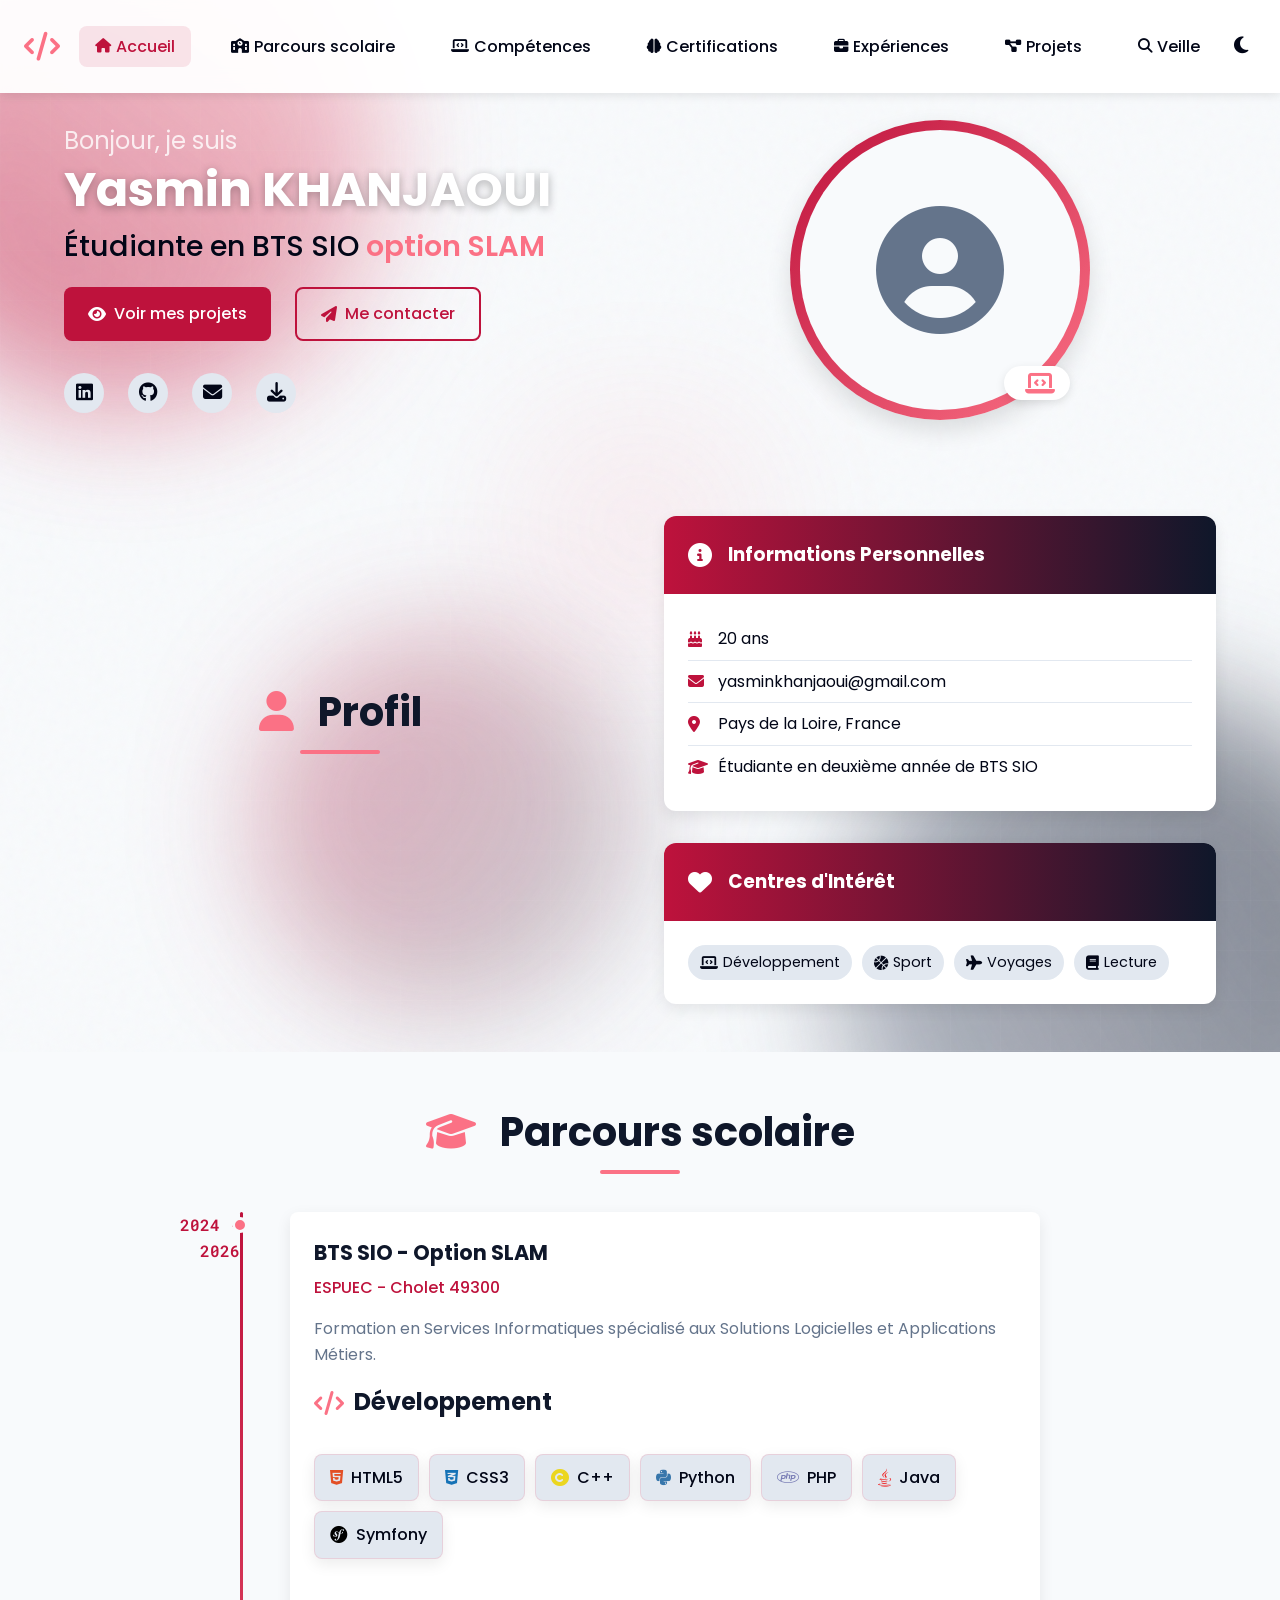
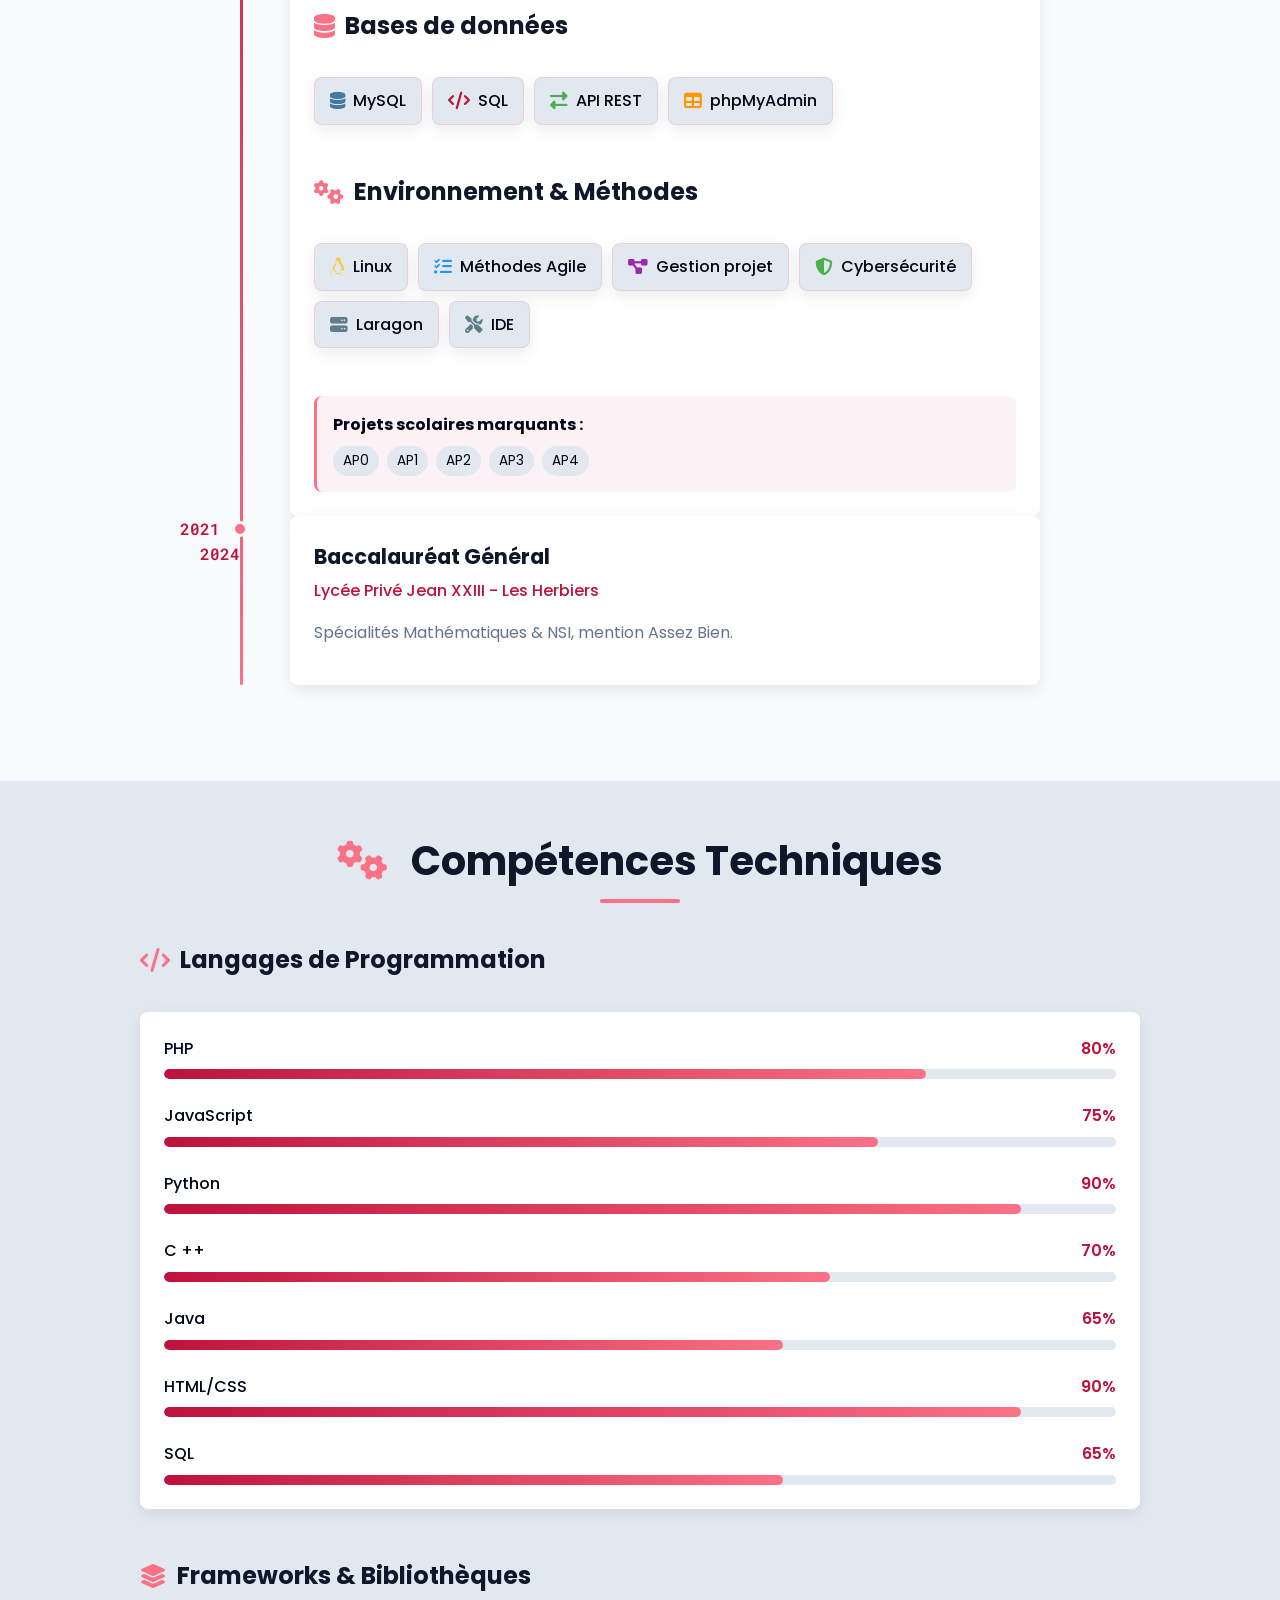
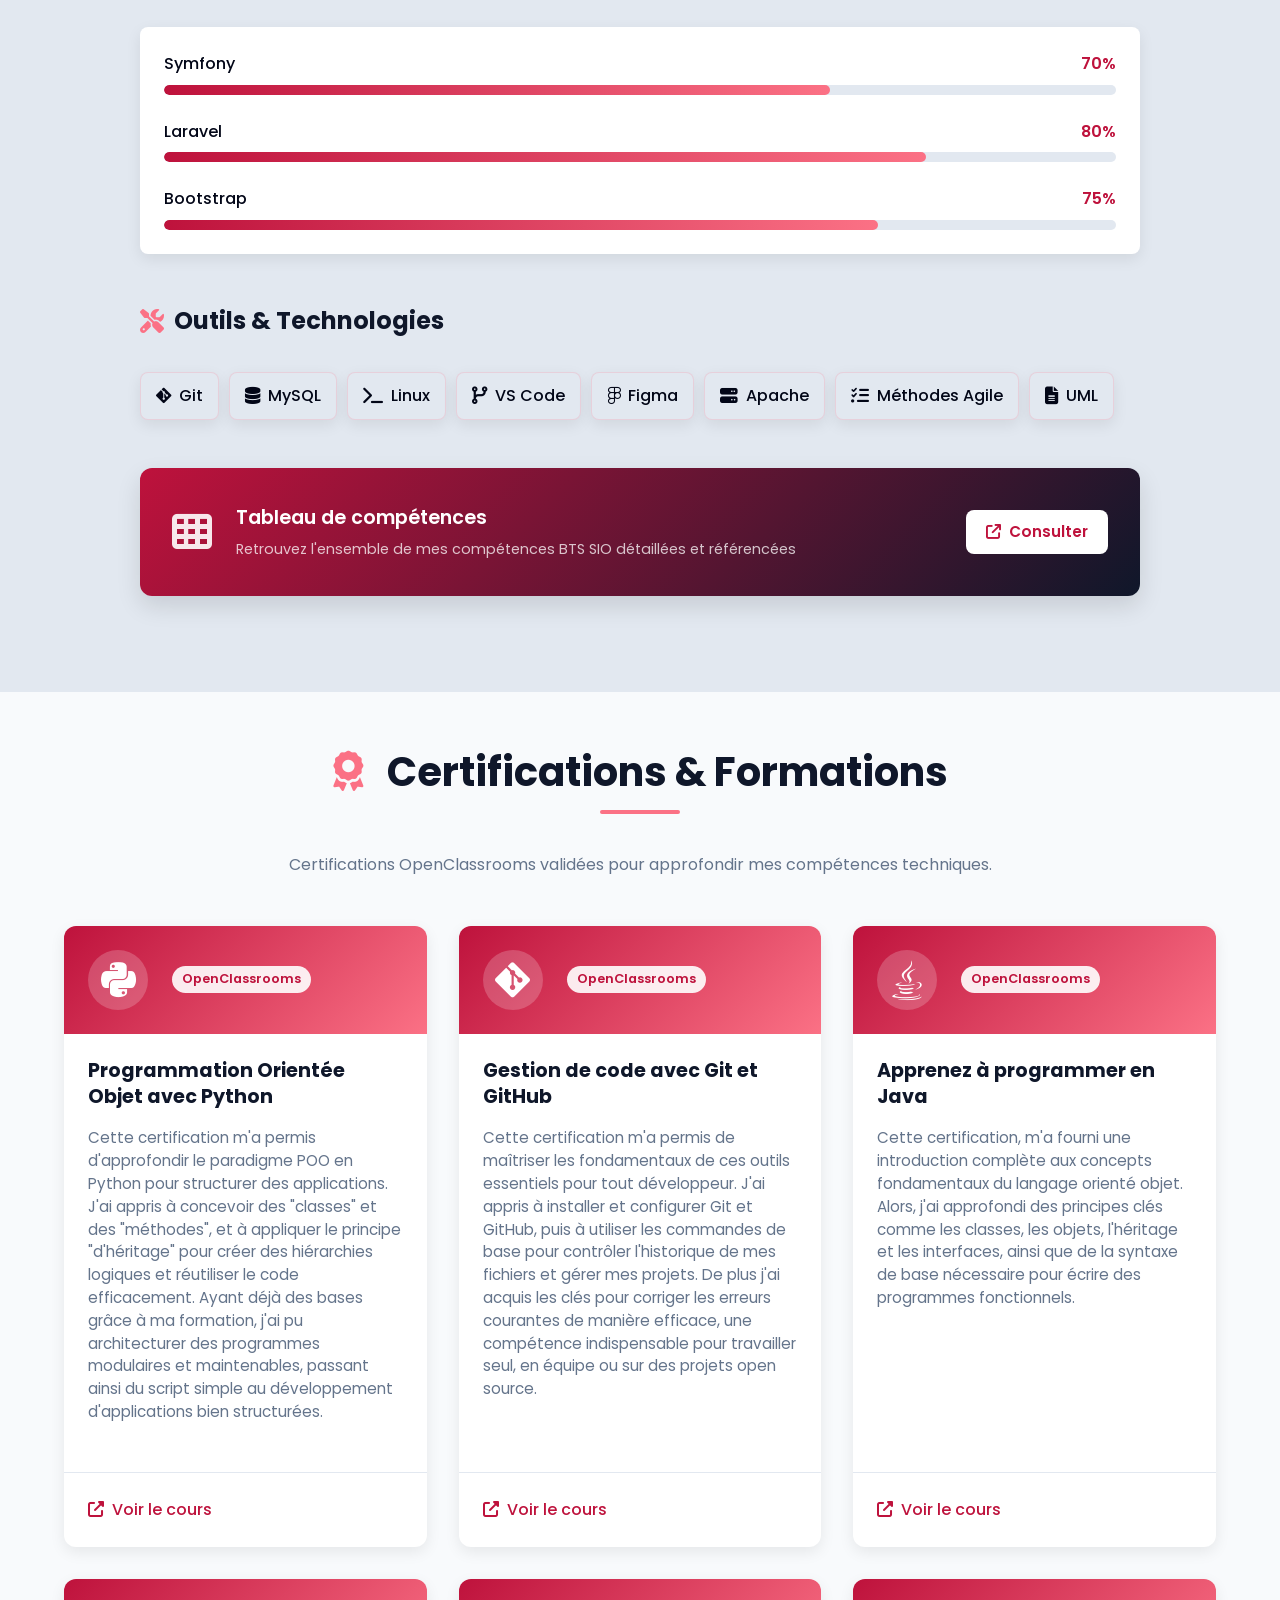
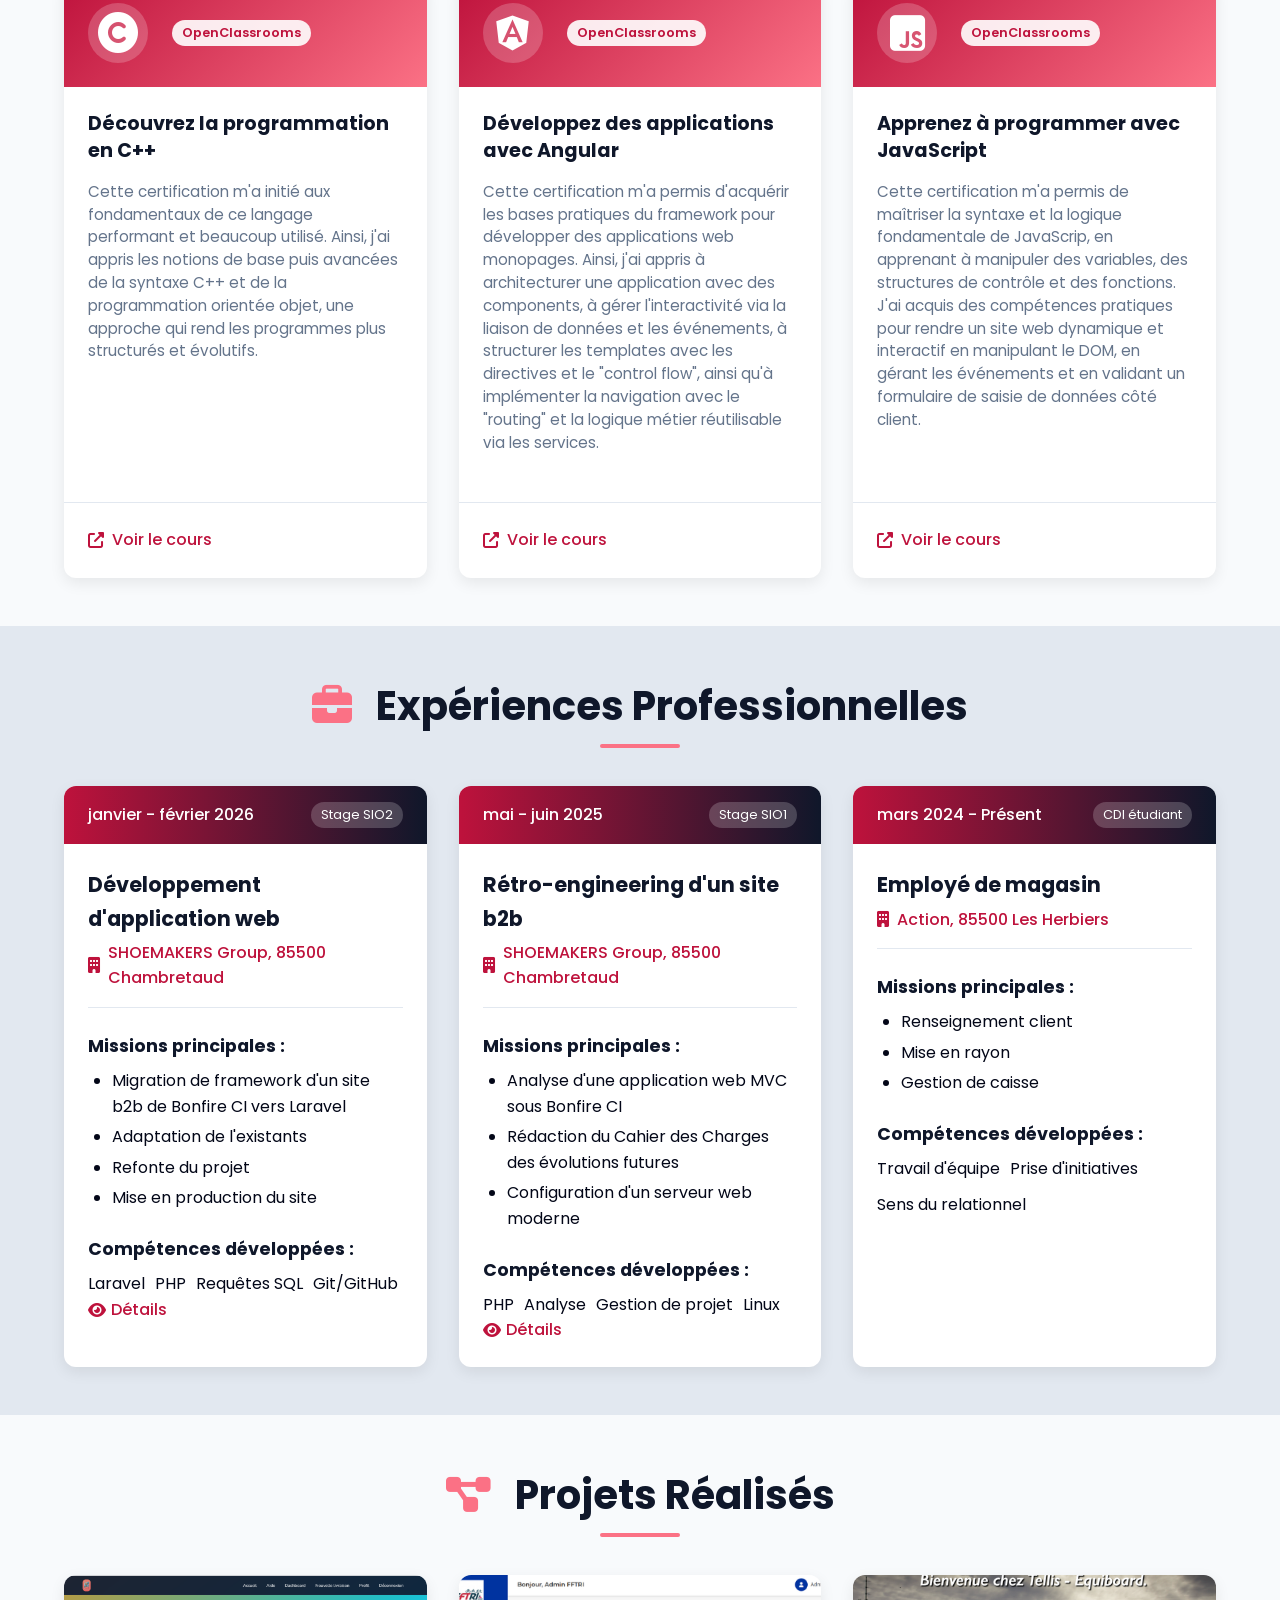
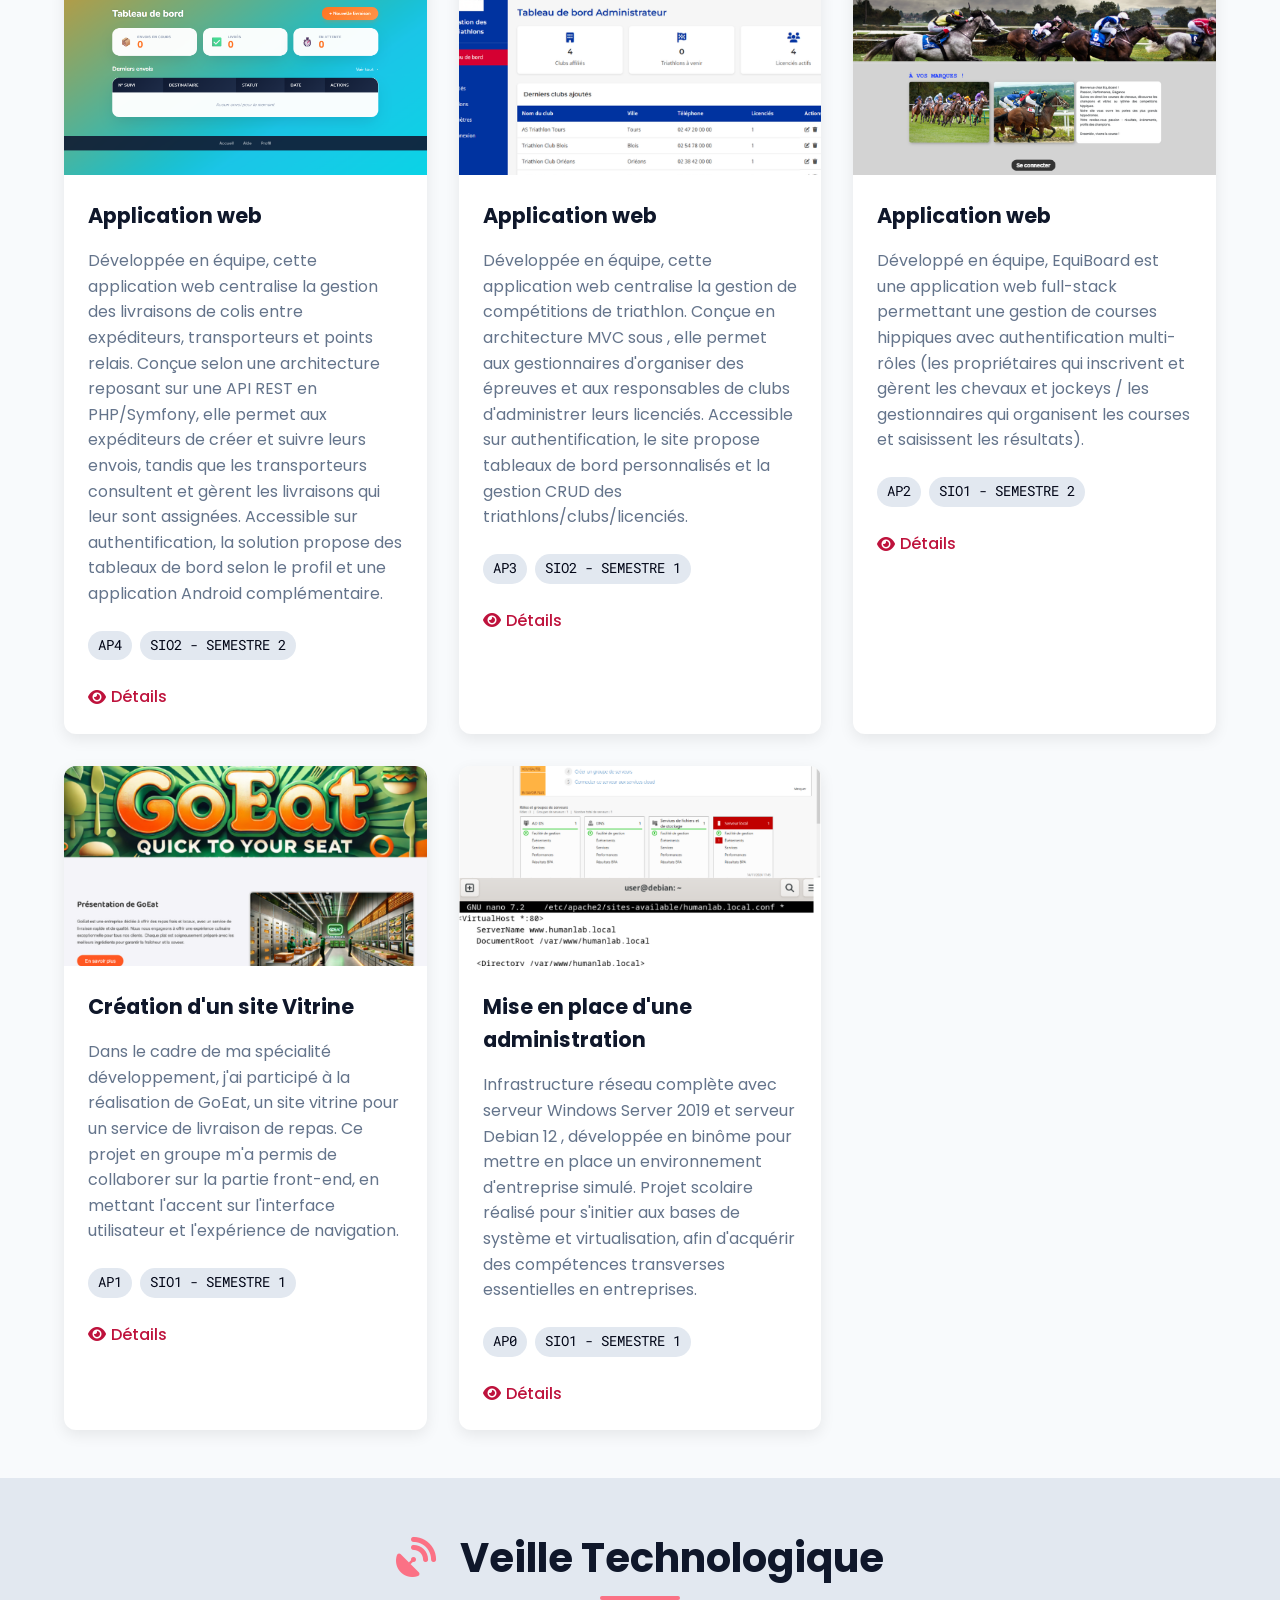
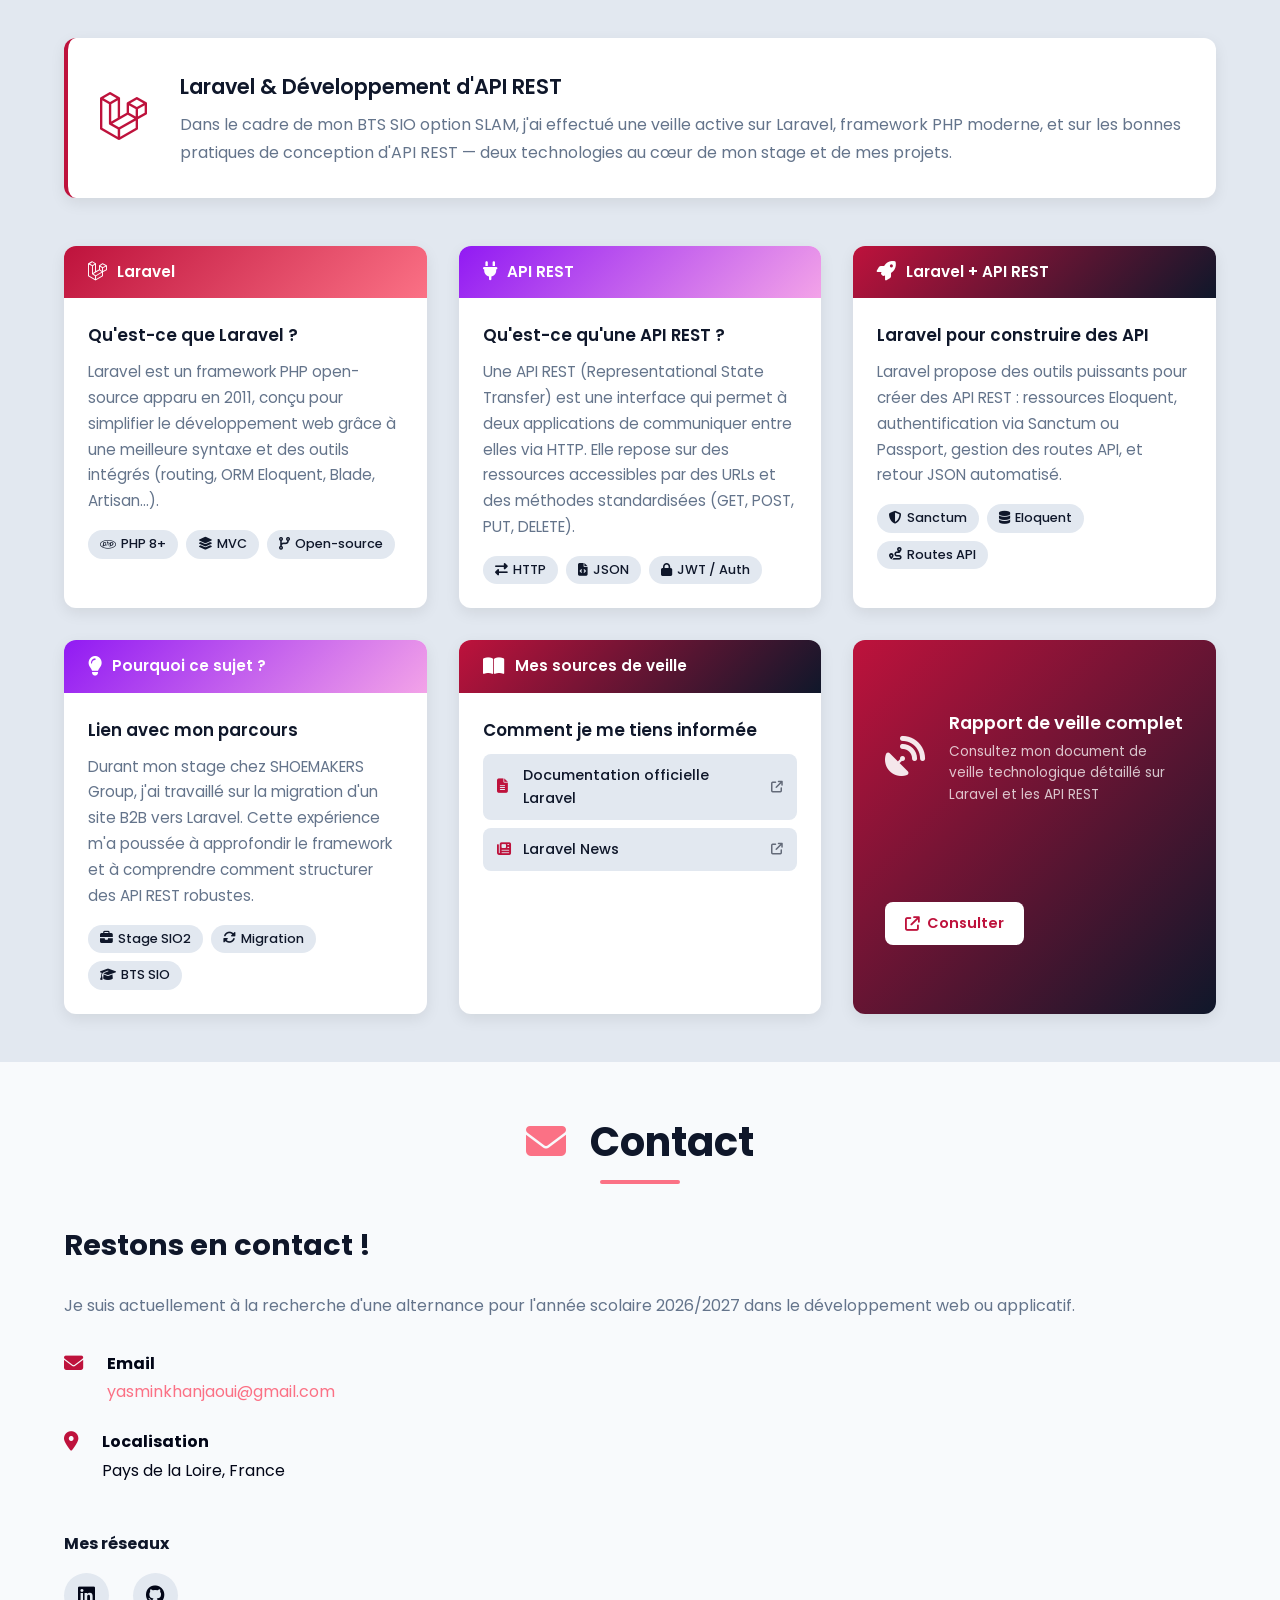
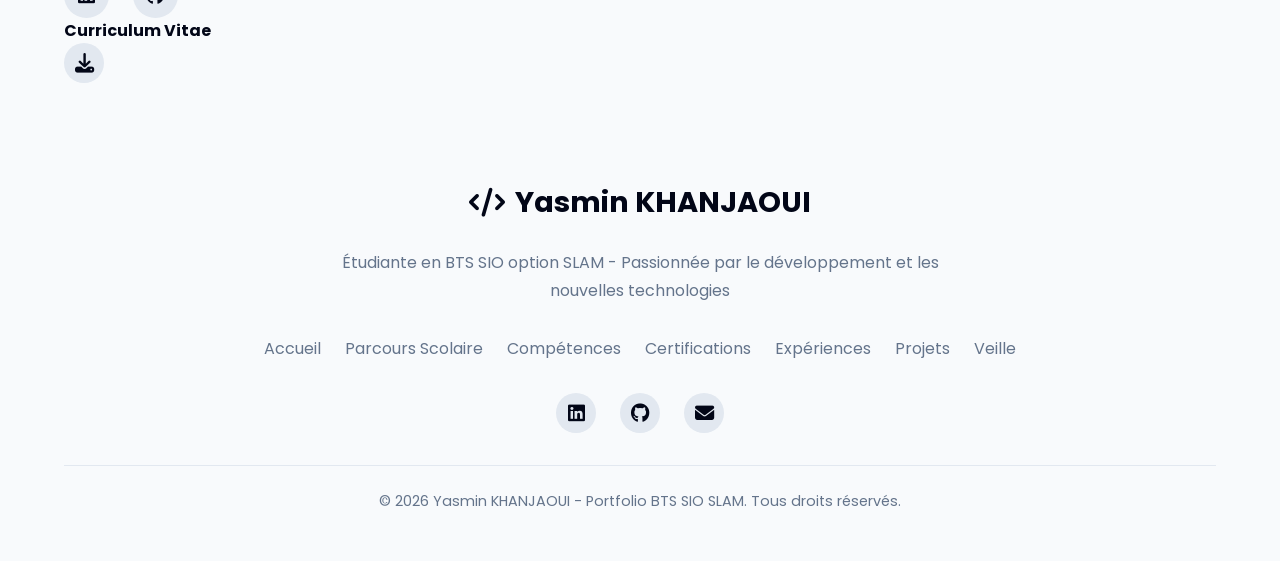
==== commit 67aaad27: "Mise à jour du portfolio" ====
--- a/index.html
+++ b/index.html
@@ -41,7 +41,7 @@
                 <li><a href="#certifications" class="nav-link"><i class="fas fa-brain"></i> Certifications</a></li>
                 <li><a href="#experiences" class="nav-link"><i class="fas fa-briefcase"></i> Expériences</a></li>
                 <li><a href="#projets" class="nav-link"><i class="fas fa-project-diagram"></i> Projets</a></li>
-                <li><a href="https://docs.google.com/spreadsheets/d/1Bgu6EyE2Sp5dSusqpFWlKGD0WaVsbiZiobuXbca-IFw/edit?usp=sharing" target="_blank" class="nav-link"><i class="fa-solid fa-folder"></i> Tableau de compétences</a></li>
+                <li><a href="#veille" class="nav-link"><i class="fas fa-magnifying-glass"></i> Veille</a></li>
             </ul>
             
             <div class="theme-toggle">
@@ -456,6 +456,24 @@
                         <span class="skill-tag"><i class="fas fa-file-alt"></i> UML</span>
                     </div>
                 </div>
+                <!-- Tableau de compétences -->
+                <div class="skill-category competences-cta">
+                    <div class="competences-cta-content">
+                        <div class="competences-cta-icon">
+                            <i class="fas fa-table-cells"></i>
+                        </div>
+                        <div class="competences-cta-text">
+                            <h3>Tableau de compétences</h3>
+                            <p>Retrouvez l'ensemble de mes compétences BTS SIO détaillées et référencées</p>
+                        </div>
+                        <a href="https://docs.google.com/spreadsheets/d/1Bgu6EyE2Sp5dSusqpFWlKGD0WaVsbiZiobuXbca-IFw/edit?usp=sharing" 
+                        target="_blank" 
+                        class="competences-cta-btn">
+                            <i class="fas fa-arrow-up-right-from-square"></i>
+                            Consulter
+                        </a>
+                    </div>
+                </div>
             </div>
         </div>
     </section>
@@ -682,6 +700,11 @@
                                 <span>Git/GitHub</span>
                             </div>
                         </div>
+                        <div class="project-links">
+                            <a href="stage2.html" class="details">
+                                <i class="fas fa-eye"></i> Détails
+                            </a>
+                        </div>
                     </div>
                 </div>
                 
@@ -714,6 +737,11 @@
                                 <span>Linux</span>
                             </div>
                         </div>
+                        <div class="project-links">
+                            <a href="stage1.html" class="details">
+                                <i class="fas fa-eye"></i> Détails
+                            </a>
+                        </div>
                     </div>
                 </div>
                 
@@ -747,28 +775,6 @@
                         </div>
                     </div>
                 </div>
-
-                <!-- Expérience 4 -->
-                <div class="experience-card">
-                    <div class="experience-header">
-                        <div class="experience-period">septembre 2022 - Présent</div>
-                        <div class="experience-type">Bénévolat</div>
-                    </div>
-                    <div class="experience-body">
-                        <h3 class="experience-title">Membre actif</h3>
-                        <div class="experience-company">
-                            <i class="fas fa-building"></i>
-                                Hello WoMen, 85500 Les Herbiers
-                        </div>
-                        <div class="experience-missions">
-                            <h4>Missions principales :</h4>
-                            <ul>
-                                <li>Ateliers de sensibilisation à la précarité menstruelle</li>
-                                <li>Collectes</li>
-                            </ul>
-                        </div>
-                        </div>
-                    </div>
                 </div>
             </div>
         </div>
@@ -938,8 +944,151 @@
     </section>
 
 
+<!-- Section Veille -->
+<section id="veille" class="section bg-light">
+    <div class="container">
+        <h2 class="section-title">
+            <i class="fas fa-satellite-dish section-icon"></i>
+            <span>Veille Technologique</span>
+        </h2>
+
+        <!-- Intro sujet -->
+        <div class="veille-intro">
+            <div class="veille-intro-icon">
+                <i class="fab fa-laravel"></i>
+            </div>
+            <div class="veille-intro-text">
+                <h3>Laravel & Développement d'API REST</h3>
+                <p>Dans le cadre de mon BTS SIO option SLAM, j'ai effectué une veille active sur Laravel,
+                   framework PHP moderne, et sur les bonnes pratiques de conception d'API REST —
+                   deux technologies au cœur de mon stage et de mes projets.</p>
+            </div>
+        </div>
+
+        <div class="veille-grid">
+
+            <!-- Carte 1 : C'est quoi Laravel -->
+            <div class="veille-card">
+                <div class="veille-card-header veille-color-laravel">
+                    <i class="fab fa-laravel"></i>
+                    <span>Laravel</span>
+                </div>
+                <div class="veille-card-body">
+                    <h3>Qu'est-ce que Laravel ?</h3>
+                    <p>Laravel est un framework PHP open-source apparu en 2011, conçu pour
+                       simplifier le développement web grâce à une meilleure syntaxe  et
+                       des outils intégrés (routing, ORM Eloquent, Blade, Artisan...).</p>
+                    <div class="veille-tags">
+                        <span><i class="fab fa-php"></i> PHP 8+</span>
+                        <span><i class="fas fa-layer-group"></i> MVC</span>
+                        <span><i class="fas fa-code-branch"></i> Open-source</span>
+                    </div>
+                </div>
+            </div>
+
+            <!-- Carte 2 : API REST -->
+            <div class="veille-card">
+                <div class="veille-card-header veille-color-api">
+                    <i class="fas fa-plug"></i>
+                    <span>API REST</span>
+                </div>
+                <div class="veille-card-body">
+                    <h3>Qu'est-ce qu'une API REST ?</h3>
+                    <p>Une API REST (Representational State Transfer) est une interface qui permet
+                       à deux applications de communiquer entre elles via HTTP. Elle repose sur des ressources
+                       accessibles par des URLs et des méthodes standardisées (GET, POST, PUT, DELETE).</p>
+                    <div class="veille-tags">
+                        <span><i class="fas fa-exchange-alt"></i> HTTP</span>
+                        <span><i class="fas fa-file-code"></i> JSON</span>
+                        <span><i class="fas fa-lock"></i> JWT / Auth</span>
+                    </div>
+                </div>
+            </div>
+
+            <!-- Carte 3 : Laravel + API REST -->
+            <div class="veille-card">
+                <div class="veille-card-header veille-color-combo">
+                    <i class="fas fa-rocket"></i>
+                    <span>Laravel + API REST</span>
+                </div>
+                <div class="veille-card-body">
+                    <h3>Laravel pour construire des API</h3>
+                    <p>Laravel propose des outils puissants pour créer des API REST :
+                       ressources Eloquent, authentification via Sanctum ou Passport,
+                       gestion des routes API, et retour JSON automatisé.</p>
+                    <div class="veille-tags">
+                        <span><i class="fas fa-shield-alt"></i> Sanctum</span>
+                        <span><i class="fas fa-database"></i> Eloquent</span>
+                        <span><i class="fas fa-route"></i> Routes API</span>
+                    </div>
+                </div>
+            </div>
+
+            <!-- Carte 4 : Pourquoi cette veille -->
+            <div class="veille-card">
+                <div class="veille-card-header veille-color-why">
+                    <i class="fas fa-lightbulb"></i>
+                    <span>Pourquoi ce sujet ?</span>
+                </div>
+                <div class="veille-card-body">
+                    <h3>Lien avec mon parcours</h3>
+                    <p>Durant mon stage chez SHOEMAKERS Group, j'ai travaillé sur la migration
+                       d'un site B2B vers Laravel. Cette expérience m'a poussée à approfondir
+                       le framework et à comprendre comment structurer des API REST robustes.</p>
+                    <div class="veille-tags">
+                        <span><i class="fas fa-briefcase"></i> Stage SIO2</span>
+                        <span><i class="fas fa-sync-alt"></i> Migration</span>
+                        <span><i class="fas fa-graduation-cap"></i> BTS SIO</span>
+                    </div>
+                </div>
+            </div>
+
+            <!-- Carte 5 : Sources -->
+            <div class="veille-card veille-card--sources">
+                <div class="veille-card-header veille-color-sources">
+                    <i class="fas fa-book-open"></i>
+                    <span>Mes sources de veille</span>
+                </div>
+                <div class="veille-card-body">
+                    <h3>Comment je me tiens informée</h3>
+                    <div class="veille-sources-list">
+                        <a href="https://laravel.com/docs" target="_blank" class="veille-source">
+                            <i class="fas fa-file-alt"></i>
+                            <span>Documentation officielle Laravel</span>
+                            <i class="fas fa-arrow-up-right-from-square veille-source-arrow"></i>
+                        </a>
+                        <a href="https://laravel-news.com" target="_blank" class="veille-source">
+                            <i class="fas fa-newspaper"></i>
+                            <span>Laravel News</span>
+                            <i class="fas fa-arrow-up-right-from-square veille-source-arrow"></i>
+                        </a>
+                    </div>
+                </div>
+            </div>
+
+            <!-- CTA lien veille -->
+            <div class="veille-card veille-card--cta">
+                <div class="veille-cta-content">
+                    <div class="veille-cta-icon">
+                        <i class="fas fa-satellite-dish"></i>
+                    </div>
+                    <div class="veille-cta-text">
+                        <h3>Rapport de veille complet</h3>
+                        <p>Consultez mon document de veille technologique détaillé sur Laravel et les API REST</p>
+                    </div>
+                    <a href="assets/Veille_Laravel.pdf" target="_blank" class="veille-cta-btn">
+                        <i class="fas fa-arrow-up-right-from-square"></i>
+                        Consulter
+                    </a>
+                </div>
+            </div>
+
+        </div>
+    </div>
+</section>
+
     <!-- Section Contact -->
-    <section id="contact" class="section bg-light">
+    <section id="contact" class="section">
         <div class="container">
             <h2 class="section-title">
                 <i class="fas fa-envelope section-icon"></i>
@@ -1017,7 +1166,7 @@
                     <a href="#certifications">Certifications</a>
                     <a href="#experiences">Expériences</a>
                     <a href="#projets">Projets</a>
-                    <a href="#contact">Contact</a>
+                    <a href="#veille">Veille</a>
                 </div>
                 
                 <div class="footer-social">
--- a/css/style.css
+++ b/css/style.css
@@ -366,7 +366,7 @@
     display: flex;
     justify-content: space-between;
     align-items: center;
-    padding: var(--spacing-sm) var(--spacing-md);
+    padding: 0.5rem var(--spacing-md);
 }
 
 .nav-logo {
@@ -949,6 +949,82 @@
 
 .skill-tag:hover i {
     color: white;
+}
+
+/* ===== TABLEAU DE COMPÉTENCES CTA ===== */
+.competences-cta {
+    background: linear-gradient(135deg, var(--primary-color), var(--secondary-color));
+    border-radius: var(--border-radius-lg);
+    padding: var(--spacing-lg) !important;
+    border: none !important;
+    box-shadow: var(--box-shadow-hover);
+}
+
+.competences-cta-content {
+    display: flex;
+    align-items: center;
+    gap: var(--spacing-md);
+    flex-wrap: wrap;
+}
+
+.competences-cta-icon {
+    font-size: 2.5rem;
+    color: rgba(255, 255, 255, 0.9);
+    flex-shrink: 0;
+}
+
+.competences-cta-text {
+    flex: 1;
+    min-width: 200px;
+}
+
+.competences-cta-text h3 {
+    color: white;
+    font-size: 1.2rem;
+    font-weight: 600;
+    margin-bottom: 4px;
+}
+
+.competences-cta-text p {
+    color: rgba(255, 255, 255, 0.75);
+    font-size: 0.9rem;
+    margin: 0;
+}
+
+.competences-cta-btn {
+    display: inline-flex;
+    align-items: center;
+    gap: 8px;
+    background: white;
+    color: var(--primary-color);
+    padding: 10px 20px;
+    border-radius: var(--border-radius);
+    font-weight: 600;
+    font-size: 0.95rem;
+    text-decoration: none;
+    transition: all var(--transition-fast);
+    flex-shrink: 0;
+    white-space: nowrap;
+}
+
+.competences-cta-btn:hover {
+    background: var(--primary-color);
+    color: white;
+    transform: translateY(-2px);
+    box-shadow: 0 5px 15px rgba(0, 0, 0, 0.2);
+}
+
+/* Responsive */
+@media (max-width: 576px) {
+    .competences-cta-content {
+        flex-direction: column;
+        text-align: center;
+    }
+
+    .competences-cta-btn {
+        width: 100%;
+        justify-content: center;
+    }
 }
 
 
@@ -1342,6 +1418,274 @@
     color: var(--accent-color);
 }
 
+/* ===== SECTION VEILLE TECHNOLOGIQUE ===== */
+
+.veille-intro {
+    display: flex;
+    align-items: center;
+    gap: var(--spacing-lg);
+    background: var(--card-bg);
+    border-radius: var(--border-radius-lg);
+    padding: var(--spacing-lg);
+    margin-bottom: var(--spacing-xl);
+    box-shadow: var(--box-shadow);
+    border-left: 4px solid var(--primary-color);
+}
+
+.veille-intro-icon {
+    font-size: 3rem;
+    color: var(--primary-color);
+    flex-shrink: 0;
+}
+
+.veille-intro-text h3 {
+    font-size: 1.3rem;
+    font-weight: 600;
+    color: var(--secondary-color);
+    margin-bottom: 8px;
+}
+
+.veille-intro-text p {
+    color: var(--gray-color);
+    line-height: 1.7;
+    margin: 0;
+}
+
+.veille-grid {
+    display: grid;
+    grid-template-columns: repeat(auto-fill, minmax(320px, 1fr));
+    gap: var(--spacing-lg);
+}
+
+.veille-card {
+    background: var(--card-bg);
+    border-radius: var(--border-radius-lg);
+    box-shadow: var(--box-shadow);
+    overflow: hidden;
+    transition: transform var(--transition-normal), box-shadow var(--transition-normal);
+}
+
+.veille-card:hover {
+    transform: translateY(-4px);
+    box-shadow: var(--box-shadow-hover);
+}
+
+.veille-card-header {
+    display: flex;
+    align-items: center;
+    gap: 10px;
+    padding: 14px var(--spacing-md);
+    font-weight: 600;
+    font-size: 0.95rem;
+    color: white;
+}
+
+.veille-card-header i {
+    font-size: 1.2rem;
+}
+
+/* Couleurs des en-têtes de cartes */
+.veille-color-laravel { 
+    background: linear-gradient(135deg, #be123c, #fb7185); 
+}
+
+.veille-color-api { 
+    background: linear-gradient(135deg, #911af3, #f3a3e8); 
+}
+
+.veille-color-combo { 
+    background: linear-gradient(135deg, #be123c, #0f172a); 
+}
+
+.veille-color-why { 
+    background: linear-gradient(135deg, #911af3, #f3a3e8); 
+}
+
+.veille-color-sources { 
+    background: linear-gradient(135deg, #be123c, #0f172a); 
+}
+
+.veille-card-body {
+    padding: var(--spacing-md);
+}
+
+.veille-card-body h3 {
+    font-size: 1.05rem;
+    font-weight: 600;
+    color: var(--secondary-color);
+    margin-bottom: 10px;
+}
+
+.veille-card-body p {
+    color: var(--gray-color);
+    font-size: 0.95rem;
+    line-height: 1.7;
+    margin-bottom: var(--spacing-sm);
+}
+
+.veille-tags {
+    display: flex;
+    flex-wrap: wrap;
+    gap: 8px;
+    margin-top: var(--spacing-sm);
+}
+
+.veille-tags span {
+    background: var(--light-gray);
+    color: var(--secondary-color);
+    padding: 4px 12px;
+    border-radius: 20px;
+    font-size: 0.8rem;
+    font-weight: 500;
+    display: flex;
+    align-items: center;
+    gap: 5px;
+}
+
+/* Section des sources */
+.veille-sources-list {
+    display: flex;
+    flex-direction: column;
+    gap: 8px;
+    margin-top: 10px;
+}
+
+.veille-source {
+    display: flex;
+    align-items: center;
+    gap: 10px;
+    padding: 10px 14px;
+    background: var(--light-gray);
+    border-radius: var(--border-radius);
+    text-decoration: none;
+    color: var(--secondary-color);
+    font-size: 0.9rem;
+    font-weight: 500;
+    transition: all var(--transition-fast);
+}
+
+.veille-source:hover {
+    background: var(--primary-color);
+    color: white;
+    transform: translateX(4px);
+}
+
+.veille-source i:first-child {
+    color: var(--primary-color);
+    width: 16px;
+    flex-shrink: 0;
+}
+
+.veille-source:hover i {
+    color: white;
+}
+
+.veille-source span {
+    flex: 1;
+}
+
+.veille-source-arrow {
+    font-size: 0.75rem;
+    opacity: 0.6;
+}
+
+/* CTA Card */
+.veille-card--cta {
+    background: linear-gradient(135deg, var(--primary-color), var(--secondary-color));
+    grid-column: span 1;
+}
+
+.veille-cta-content {
+    display: flex;
+    align-items: center;
+    gap: var(--spacing-md);
+    padding: var(--spacing-lg);
+    flex-wrap: wrap;
+    height: 100%;
+}
+
+.veille-cta-icon {
+    font-size: 2.5rem;
+    color: rgba(255, 255, 255, 0.9);
+    flex-shrink: 0;
+}
+
+.veille-cta-text {
+    flex: 1;
+    min-width: 180px;
+}
+
+.veille-cta-text h3 {
+    color: white;
+    font-size: 1.1rem;
+    font-weight: 600;
+    margin-bottom: 4px;
+}
+
+.veille-cta-text p {
+    color: rgba(255, 255, 255, 0.75);
+    font-size: 0.85rem;
+    margin: 0;
+}
+
+.veille-cta-btn {
+    display: inline-flex;
+    align-items: center;
+    gap: 8px;
+    background: white;
+    color: var(--primary-color);
+    padding: 10px 20px;
+    border-radius: var(--border-radius);
+    font-weight: 600;
+    font-size: 0.9rem;
+    text-decoration: none;
+    transition: all var(--transition-fast);
+    flex-shrink: 0;
+    white-space: nowrap;
+}
+
+.veille-cta-btn:hover {
+    background: var(--primary-color);
+    color: white;
+    transform: translateY(-2px);
+    box-shadow: 0 5px 15px rgba(0, 0, 0, 0.2);
+}
+
+/* Mode sombre - ajustements spécifiques */
+[data-theme="dark"] .veille-source {
+    background: rgba(148, 163, 184, 0.15);
+}
+
+[data-theme="dark"] .veille-source:hover {
+    background: var(--primary-color);
+}
+
+[data-theme="dark"] .veille-tags span {
+    background: rgba(148, 163, 184, 0.15);
+}
+
+/* Responsive */
+@media (max-width: 768px) {
+    .veille-intro {
+        flex-direction: column;
+        text-align: center;
+    }
+
+    .veille-grid {
+        grid-template-columns: 1fr;
+    }
+
+    .veille-cta-content {
+        flex-direction: column;
+        text-align: center;
+    }
+
+    .veille-cta-btn {
+        width: 100%;
+        justify-content: center;
+    }
+}
+
 /* ===== CONTACT SECTION ===== */
 .contact-container {
     display: grid;
@@ -1695,3 +2039,591 @@
     color: var(--primary-color);
 }
 
+
+/* ===== PAGES STAGE (stage1.html & stage2.html) ===== */
+
+/* Hero stage */
+.stage-hero {
+    padding-top: 100px;
+    padding-bottom: 60px;
+    color: white;
+    position: relative;
+    overflow: hidden;
+}
+
+/* Gradient spécifique stage1 */
+.stage-hero--sio1 {
+    background: linear-gradient(135deg, var(--primary-color) 0%, var(--secondary-color) 100%);
+}
+
+/* Gradient spécifique stage2 */
+.stage-hero--sio2 {
+    background: linear-gradient(135deg, #0f172a 0%, #be123c 100%);
+}
+
+.stage-hero::before {
+    content: '';
+    position: absolute;
+    top: -50%;
+    right: -10%;
+    width: 500px;
+    height: 500px;
+    background: rgba(255, 255, 255, 0.04);
+    border-radius: 50%;
+}
+
+.stage-hero::after {
+    content: '';
+    position: absolute;
+    bottom: -30%;
+    left: -5%;
+    width: 350px;
+    height: 350px;
+    background: rgba(255, 255, 255, 0.03);
+    border-radius: 50%;
+}
+
+.stage-hero .container {
+    position: relative;
+    z-index: 2;
+}
+
+.stage-breadcrumb {
+    display: flex;
+    align-items: center;
+    gap: 10px;
+    font-size: 0.9rem;
+    opacity: 0.8;
+    margin-bottom: 24px;
+}
+
+.stage-breadcrumb a {
+    color: rgba(255, 255, 255, 0.8);
+    text-decoration: none;
+    transition: color 0.2s;
+}
+
+.stage-breadcrumb a:hover {
+    color: white;
+}
+
+.stage-breadcrumb i {
+    font-size: 0.7rem;
+}
+
+.stage-hero-badge {
+    display: inline-flex;
+    align-items: center;
+    gap: 8px;
+    background: rgba(255, 255, 255, 0.15);
+    border: 1px solid rgba(255, 255, 255, 0.25);
+    padding: 6px 16px;
+    border-radius: 30px;
+    font-size: 0.85rem;
+    font-weight: 500;
+    margin-bottom: 20px;
+    backdrop-filter: blur(4px);
+}
+
+.stage-hero h1 {
+    font-size: 2.8rem;
+    font-weight: 700;
+    line-height: 1.2;
+    margin-bottom: 16px;
+}
+
+.stage-hero h1 span {
+    color: rgba(255, 255, 255, 0.7);
+    font-weight: 400;
+    font-size: 1.8rem;
+    display: block;
+    margin-top: 8px;
+}
+
+.stage-hero-meta {
+    display: flex;
+    flex-wrap: wrap;
+    gap: 24px;
+    margin-top: 28px;
+    padding-top: 28px;
+    border-top: 1px solid rgba(255, 255, 255, 0.2);
+}
+
+.stage-meta-item {
+    display: flex;
+    align-items: center;
+    gap: 10px;
+    font-size: 0.95rem;
+}
+
+.stage-meta-item i {
+    font-size: 1.1rem;
+    opacity: 0.8;
+}
+
+.stage-meta-item strong {
+    display: block;
+    font-size: 0.75rem;
+    opacity: 0.65;
+    text-transform: uppercase;
+    letter-spacing: 0.5px;
+}
+
+/* Blocs d'information */
+.info-block {
+    background: var(--card-bg);
+    border-radius: var(--border-radius-lg);
+    box-shadow: var(--box-shadow);
+    padding: var(--spacing-lg);
+    margin-bottom: var(--spacing-lg);
+    transition: transform var(--transition-normal);
+}
+
+.info-block:hover {
+    transform: translateY(-3px);
+    box-shadow: var(--box-shadow-hover);
+}
+
+.info-block-header {
+    display: flex;
+    align-items: center;
+    gap: 12px;
+    margin-bottom: var(--spacing-md);
+    padding-bottom: var(--spacing-sm);
+    border-bottom: 2px solid var(--light-gray);
+}
+
+.info-block-icon {
+    width: 44px;
+    height: 44px;
+    border-radius: 10px;
+    background: linear-gradient(135deg, var(--primary-color), var(--accent-color));
+    display: flex;
+    align-items: center;
+    justify-content: center;
+    color: white;
+    font-size: 1.1rem;
+    flex-shrink: 0;
+}
+
+.info-block-header h2 {
+    font-size: 1.25rem;
+    font-weight: 600;
+    color: var(--secondary-color);
+    margin: 0;
+}
+
+.info-block p {
+    color: var(--gray-color);
+    line-height: 1.75;
+    margin-bottom: 12px;
+}
+
+.info-block p:last-child {
+    margin-bottom: 0;
+}
+
+/* Grille 2 colonnes */
+.two-col {
+    display: grid;
+    grid-template-columns: 1fr 1fr;
+    gap: var(--spacing-lg);
+}
+
+@media (max-width: 768px) {
+    .two-col {
+        grid-template-columns: 1fr;
+    }
+}
+
+/* Liste stylisée */
+.styled-list {
+    list-style: none;
+    padding: 0;
+    margin: 0;
+}
+
+.styled-list li {
+    display: flex;
+    gap: 12px;
+    padding: 10px 0;
+    border-bottom: 1px solid var(--light-gray);
+    color: var(--gray-color);
+    line-height: 1.5;
+}
+
+.styled-list li:last-child {
+    border-bottom: none;
+}
+
+.styled-list li i {
+    color: var(--accent-color);
+    margin-top: 3px;
+    flex-shrink: 0;
+    font-size: 0.9rem;
+}
+
+/* Enjeux cards */
+.enjeux-grid {
+    display: grid;
+    grid-template-columns: repeat(auto-fill, minmax(240px, 1fr));
+    gap: var(--spacing-md);
+    margin-top: var(--spacing-sm);
+}
+
+.enjeu-card {
+    background: var(--light-gray);
+    border-radius: var(--border-radius);
+    padding: var(--spacing-md);
+    border-left: 4px solid var(--accent-color);
+    transition: all var(--transition-fast);
+}
+
+.enjeu-card:hover {
+    transform: translateX(4px);
+    border-left-color: var(--primary-color);
+}
+
+.enjeu-card i {
+    font-size: 1.4rem;
+    color: var(--primary-color);
+    margin-bottom: 8px;
+    display: block;
+}
+
+.enjeu-card h4 {
+    font-size: 0.95rem;
+    font-weight: 600;
+    color: var(--secondary-color);
+    margin-bottom: 6px;
+}
+
+.enjeu-card p {
+    font-size: 0.875rem;
+    color: var(--gray-color);
+    margin: 0;
+    line-height: 1.5;
+}
+
+/* Tech stack */
+.tech-grid {
+    display: flex;
+    flex-wrap: wrap;
+    gap: 12px;
+    margin-top: var(--spacing-sm);
+}
+
+.tech-chip {
+    display: inline-flex;
+    align-items: center;
+    gap: 8px;
+    padding: 8px 16px;
+    background: var(--light-gray);
+    border-radius: 30px;
+    font-size: 0.9rem;
+    font-weight: 500;
+    color: var(--secondary-color);
+    border: 1px solid transparent;
+    transition: all var(--transition-fast);
+}
+
+.tech-chip:hover {
+    background: linear-gradient(135deg, var(--primary-color), var(--accent-color));
+    color: white;
+    transform: translateY(-2px);
+}
+
+.tech-chip i {
+    font-size: 1rem;
+}
+
+/* Bilan banner */
+.bilan-banner {
+    background: linear-gradient(135deg, var(--primary-color), var(--secondary-color));
+    border-radius: var(--border-radius-lg);
+    padding: var(--spacing-lg);
+    color: white;
+    display: flex;
+    align-items: center;
+    gap: var(--spacing-lg);
+    flex-wrap: wrap;
+    margin-top: var(--spacing-xl);
+}
+
+.bilan-banner i {
+    font-size: 3rem;
+    opacity: 0.9;
+    flex-shrink: 0;
+}
+
+.bilan-banner h3 {
+    font-size: 1.3rem;
+    font-weight: 600;
+    margin-bottom: 6px;
+}
+
+.bilan-banner p {
+    opacity: 0.85;
+    margin: 0;
+    line-height: 1.6;
+    font-size: 0.95rem;
+}
+
+/* Timeline missions */
+.mission-timeline {
+    margin-top: var(--spacing-sm);
+}
+
+.mission-step {
+    display: flex;
+    gap: var(--spacing-md);
+    margin-bottom: var(--spacing-md);
+    position: relative;
+}
+
+.mission-step:not(:last-child)::before {
+    content: '';
+    position: absolute;
+    left: 19px;
+    top: 40px;
+    bottom: -16px;
+    width: 2px;
+    background: var(--light-gray);
+}
+
+.mission-step-num {
+    width: 40px;
+    height: 40px;
+    border-radius: 50%;
+    background: linear-gradient(135deg, var(--primary-color), var(--accent-color));
+    color: white;
+    display: flex;
+    align-items: center;
+    justify-content: center;
+    font-weight: 700;
+    font-size: 0.9rem;
+    flex-shrink: 0;
+    z-index: 1;
+}
+
+/* Variante stage2 : dégradé inversé */
+.mission-step-num--dark {
+    background: linear-gradient(135deg, #0f172a, var(--primary-color));
+}
+
+.mission-step-body {
+    padding-top: 8px;
+}
+
+.mission-step-body h4 {
+    font-size: 1rem;
+    font-weight: 600;
+    color: var(--secondary-color);
+    margin-bottom: 4px;
+}
+
+.mission-step-body p {
+    font-size: 0.9rem;
+    color: var(--gray-color);
+    margin: 0;
+    line-height: 1.6;
+}
+
+/* Tags de mission (stage2) */
+.mission-tags {
+    display: flex;
+    flex-wrap: wrap;
+    gap: 6px;
+    margin-top: 8px;
+}
+
+.mission-tag {
+    font-size: 0.78rem;
+    padding: 3px 10px;
+    background: rgba(190, 18, 60, 0.09);
+    color: var(--primary-color);
+    border-radius: 20px;
+    font-weight: 500;
+    font-family: var(--font-secondary);
+}
+
+/* Compétences acquises */
+.competence-item {
+    display: flex;
+    align-items: flex-start;
+    gap: 14px;
+    padding: 14px 0;
+    border-bottom: 1px solid var(--light-gray);
+}
+
+.competence-item:last-child {
+    border-bottom: none;
+}
+
+.comp-icon {
+    width: 36px;
+    height: 36px;
+    border-radius: 8px;
+    background: rgba(251, 113, 133, 0.12);
+    display: flex;
+    align-items: center;
+    justify-content: center;
+    color: var(--primary-color);
+    flex-shrink: 0;
+    font-size: 0.95rem;
+}
+
+.comp-text h4 {
+    font-size: 0.95rem;
+    font-weight: 600;
+    color: var(--secondary-color);
+    margin-bottom: 3px;
+}
+
+.comp-text p {
+    font-size: 0.875rem;
+    color: var(--gray-color);
+    margin: 0;
+}
+
+/* Lien retour stage (stage pages) */
+.stage-nav-back {
+    display: inline-flex;
+    align-items: center;
+    gap: 8px;
+    color: var(--primary-color);
+    text-decoration: none;
+    font-weight: 500;
+    padding: 8px 16px;
+    border-radius: var(--border-radius);
+    background: rgba(190, 18, 60, 0.08);
+    transition: all var(--transition-fast);
+    margin-bottom: var(--spacing-xl);
+    font-size: 0.95rem;
+}
+
+.stage-nav-back:hover {
+    background: var(--primary-color);
+    color: white;
+}
+
+/* Avant / Après migration (stage2) */
+.migration-compare {
+    display: grid;
+    grid-template-columns: 1fr auto 1fr;
+    gap: var(--spacing-md);
+    align-items: center;
+    margin-top: var(--spacing-sm);
+}
+
+@media (max-width: 640px) {
+    .migration-compare {
+        grid-template-columns: 1fr;
+    }
+
+    .migration-arrow {
+        transform: rotate(90deg);
+    }
+}
+
+.migration-box {
+    border-radius: var(--border-radius);
+    padding: var(--spacing-md);
+}
+
+.migration-box.before {
+    background: rgba(100, 116, 139, 0.1);
+    border: 1px solid rgba(100, 116, 139, 0.2);
+}
+
+.migration-box.after {
+    background: rgba(190, 18, 60, 0.07);
+    border: 1px solid rgba(190, 18, 60, 0.2);
+}
+
+.migration-box h4 {
+    font-size: 0.8rem;
+    text-transform: uppercase;
+    letter-spacing: 0.5px;
+    margin-bottom: 10px;
+    font-weight: 600;
+}
+
+.migration-box.before h4 {
+    color: var(--gray-color);
+}
+
+.migration-box.after h4 {
+    color: var(--primary-color);
+}
+
+.migration-box ul {
+    list-style: none;
+    padding: 0;
+    margin: 0;
+}
+
+.migration-box ul li {
+    padding: 5px 0;
+    font-size: 0.9rem;
+    color: var(--gray-color);
+    display: flex;
+    gap: 8px;
+    align-items: flex-start;
+}
+
+.migration-box ul li i {
+    margin-top: 3px;
+    font-size: 0.8rem;
+}
+
+.migration-arrow {
+    text-align: center;
+    font-size: 1.8rem;
+    color: var(--primary-color);
+}
+
+/* Carte lien stage précédent (stage2) */
+.stage-link-card {
+    display: flex;
+    align-items: center;
+    gap: var(--spacing-md);
+    background: var(--light-gray);
+    border-radius: var(--border-radius);
+    padding: var(--spacing-md);
+    text-decoration: none;
+    color: inherit;
+    transition: all var(--transition-fast);
+    border: 1px solid transparent;
+}
+
+.stage-link-card:hover {
+    border-color: var(--primary-color);
+    transform: translateY(-2px);
+    box-shadow: var(--box-shadow);
+}
+
+.stage-link-card i.big {
+    font-size: 2rem;
+    color: var(--primary-color);
+    flex-shrink: 0;
+}
+
+.stage-link-card h4 {
+    font-size: 1rem;
+    font-weight: 600;
+    color: var(--secondary-color);
+    margin-bottom: 3px;
+}
+
+.stage-link-card p {
+    font-size: 0.875rem;
+    color: var(--gray-color);
+    margin: 0;
+}
+
+.stage-link-card .arrow {
+    margin-left: auto;
+    color: var(--primary-color);
+    font-size: 1.1rem;
+}
--- a/css/responsive.css
+++ b/css/responsive.css
@@ -0,0 +1,476 @@
+/* ===== RESPONSIVE DESIGN ===== */
+
+/* ===== MENU HAMBURGER RESPONSIVE ===== */
+@media screen and (max-width: 992px) {
+    .menu-toggle {
+        display: block !important;
+        background: none;
+        border: none;
+        font-size: 1.8rem;
+        color: var(--navbar-text);
+        cursor: pointer;
+        transition: var(--transition-fast);
+        z-index: 1001;
+    }
+    
+    .menu-toggle:hover {
+        color: var(--primary-color);
+    }
+    
+    .nav-menu {
+        position: fixed;
+        top: 0;
+        right: -100%;
+        width: 80%;
+        max-width: 400px;
+        height: 100vh;
+        background: var(--card-bg);
+        backdrop-filter: blur(10px);
+        flex-direction: column;
+        padding: 100px 30px 30px;
+        transition: right 0.4s ease-in-out;
+        box-shadow: -5px 0 20px rgba(0, 0, 0, 0.15);
+        z-index: 1000;
+        overflow-y: auto;
+        margin: 0;
+        list-style: none;
+        display: flex !important;
+    }
+    
+    .nav-menu.active {
+        right: 0;
+    }
+    
+    .nav-menu li {
+        margin: 10px 0;
+        width: 100%;
+        opacity: 0;
+        transform: translateX(30px);
+        transition: all 0.3s ease;
+    }
+    
+    .nav-menu.active li {
+        opacity: 1;
+        transform: translateX(0);
+    }
+    
+    /* Animation différée des éléments du menu */
+    .nav-menu.active li:nth-child(1) { transition-delay: 0.1s; }
+    .nav-menu.active li:nth-child(2) { transition-delay: 0.15s; }
+    .nav-menu.active li:nth-child(3) { transition-delay: 0.2s; }
+    .nav-menu.active li:nth-child(4) { transition-delay: 0.25s; }
+    .nav-menu.active li:nth-child(5) { transition-delay: 0.3s; }
+    .nav-menu.active li:nth-child(6) { transition-delay: 0.35s; }
+    .nav-menu.active li:nth-child(7) { transition-delay: 0.4s; }
+    
+    .nav-link {
+        display: flex;
+        align-items: center;
+        gap: 15px;
+        padding: 15px 20px;
+        font-size: 1.1rem;
+        border-radius: var(--border-radius);
+        width: 100%;
+        color: var(--navbar-text);
+        text-decoration: none;
+    }
+    
+    .nav-link i {
+        width: 25px;
+        text-align: center;
+        font-size: 1.2rem;
+    }
+    
+    .nav-link.active {
+        background: var(--primary-color);
+        color: white;
+    }
+    
+    .nav-link:hover {
+        background: var(--primary-color);
+        color: white;
+    }
+    
+    /* Overlay sombre */
+    .nav-overlay {
+        display: none;
+        position: fixed;
+        top: 0;
+        left: 0;
+        width: 100%;
+        height: 100%;
+        background: rgba(0, 0, 0, 0.5);
+        backdrop-filter: blur(3px);
+        z-index: 999;
+        opacity: 0;
+        transition: opacity 0.3s ease;
+    }
+    
+    .nav-overlay.active {
+        display: block;
+        opacity: 1;
+    }
+    
+    /* Animation du bouton hamburger */
+    .menu-toggle.active i:before {
+        content: "\f00d"; /* fa-times */
+    }
+    
+    /* Ajustement du thème toggle */
+    .theme-toggle {
+        margin-left: auto;
+        margin-right: 15px;
+    }
+    
+    /* Empêcher le scroll quand menu ouvert */
+    body.menu-open {
+        overflow: hidden;
+    }
+}
+
+/* Animation hamburger sophistiquée (optionnel) */
+.hamburger-box {
+    width: 30px;
+    height: 24px;
+    display: inline-block;
+    position: relative;
+}
+
+.hamburger-inner {
+    display: block;
+    top: 50%;
+    margin-top: -2px;
+}
+
+.hamburger-inner, 
+.hamburger-inner::before, 
+.hamburger-inner::after {
+    width: 30px;
+    height: 3px;
+    background-color: var(--navbar-text);
+    border-radius: 4px;
+    position: absolute;
+    transition: transform 0.15s ease;
+}
+
+.hamburger-inner::before,
+.hamburger-inner::after {
+    content: "";
+    display: block;
+}
+
+.hamburger-inner::before {
+    top: -10px;
+}
+
+.hamburger-inner::after {
+    bottom: -10px;
+}
+
+.menu-toggle.active .hamburger-inner {
+    transform: rotate(45deg);
+}
+
+.menu-toggle.active .hamburger-inner::before {
+    top: 0;
+    opacity: 0;
+}
+
+.menu-toggle.active .hamburger-inner::after {
+    bottom: 0;
+    transform: rotate(-90deg);
+}
+
+/* Petits mobiles */
+@media screen and (max-width: 576px) {
+    .nav-menu {
+        width: 100%;
+        max-width: none;
+        padding: 80px 20px 20px;
+    }
+    
+    .nav-link {
+        padding: 12px 15px;
+    }
+}
+
+/* Tablettes */
+@media (max-width: 992px) {
+    .hero-content {
+        grid-template-columns: 1fr;
+        text-align: center;
+        gap: var(--spacing-lg);
+    }
+    
+    .hero-title {
+        font-size: 2.5rem;
+    }
+    
+    .hero-actions {
+        justify-content: center;
+    }
+    
+    .avatar-container {
+        width: 250px;
+        height: 250px;
+        margin: 0 auto;
+    }
+    
+    .avatar-placeholder {
+        width: 230px;
+        height: 230px;
+        font-size: 6rem;
+    }
+    
+    .timeline::before {
+        left: 30px;
+    }
+    
+    .timeline-item {
+        padding-left: 0;
+    }
+    
+    .timeline-dot {
+        left: 22px;
+    }
+    
+    .timeline-date {
+        position: relative;
+        left: 0;
+        width: auto;
+        text-align: left;
+        margin-bottom: 10px;
+        font-weight: 600;
+    }
+    
+    .experience-grid {
+        grid-template-columns: 1fr;
+    }
+    
+    .projects-grid {
+        grid-template-columns: repeat(auto-fill, minmax(300px, 1fr));
+    }
+    
+    .certifications-grid {
+        grid-template-columns: repeat(2, 1fr);
+    }
+}
+
+/* Grands smartphones */
+@media (max-width: 768px) {
+    .navbar {
+        padding: 10px 0;
+    }
+    
+    .section-title {
+        font-size: 2rem;
+    }
+    
+    .hero {
+        padding-top: 100px;
+    }
+    
+    .hero-title {
+        font-size: 2rem;
+    }
+    
+    .title {
+        font-size: 1.5rem;
+    }
+    
+    .profile-grid {
+        grid-template-columns: 1fr;
+    }
+    
+    .contact-container {
+        grid-template-columns: 1fr;
+    }
+    
+    .footer-links {
+        flex-direction: column;
+        gap: 10px;
+    }
+    
+    .certifications-grid {
+        grid-template-columns: 1fr;
+    }
+    
+    .timeline {
+        padding-left: 30px;
+    }
+    
+    .timeline-date {
+        position: static;
+        margin-bottom: 10px;
+    }
+    
+    .timeline-dot {
+        left: -38px;
+    }
+    
+    .skills-container {
+        padding: 0 var(--spacing-sm);
+    }
+    
+    .skill-tags {
+        justify-content: center;
+    }
+}
+
+/* Petits smartphones */
+@media (max-width: 576px) {
+    .container {
+        padding: 0 var(--spacing-sm);
+    }
+    
+    .section {
+        padding: var(--spacing-lg) 0;
+    }
+    
+    .hero-title {
+        font-size: 1.8rem;
+    }
+    
+    .title {
+        font-size: 1.3rem;
+    }
+    
+    .hero-actions {
+        flex-direction: column;
+        align-items: center;
+    }
+    
+    .btn {
+        width: 100%;
+        justify-content: center;
+    }
+    
+    .projects-filter {
+        flex-direction: column;
+        align-items: center;
+    }
+    
+    .filter-btn {
+        width: 100%;
+        max-width: 200px;
+    }
+    
+    .projects-grid {
+        grid-template-columns: 1fr;
+    }
+    
+    .modal-body {
+        padding: var(--spacing-md);
+    }
+    
+    .back-to-top {
+        bottom: 20px;
+        right: 20px;
+        width: 45px;
+        height: 45px;
+    }
+    
+    .profile-card {
+        margin: 0 var(--spacing-sm);
+    }
+    
+    .experience-card {
+        margin: 0 var(--spacing-sm);
+    }
+    
+    .contact-form {
+        padding: var(--spacing-md);
+    }
+    
+    .footer-logo {
+        font-size: 1.5rem;
+    }
+}
+
+/* Très petits écrans */
+@media (max-width: 400px) {
+    .hero-title {
+        font-size: 1.6rem;
+    }
+    
+    .avatar-container {
+        width: 200px;
+        height: 200px;
+    }
+    
+    .avatar-placeholder {
+        width: 180px;
+        height: 180px;
+        font-size: 5rem;
+    }
+    
+    .section-title {
+        font-size: 1.8rem;
+    }
+    
+    .skill-category-title {
+        font-size: 1.3rem;
+    }
+    
+    .nav-menu {
+        padding: 70px 15px 15px;
+    }
+    
+    .nav-link {
+        padding: 10px 12px;
+        font-size: 1rem;
+    }
+}
+
+/* Ajustements pour les très grandes tablettes */
+@media (min-width: 993px) and (max-width: 1200px) {
+    .container {
+        max-width: 960px;
+    }
+    
+    .hero-title {
+        font-size: 2.8rem;
+    }
+    
+    .projects-grid {
+        grid-template-columns: repeat(2, 1fr);
+    }
+}
+
+/* Mode paysage sur mobile */
+@media (max-height: 600px) and (max-width: 992px) {
+    .nav-menu {
+        padding: 70px 30px 30px;
+    }
+    
+    .nav-menu li {
+        margin: 5px 0;
+    }
+    
+    .nav-link {
+        padding: 10px 15px;
+    }
+}
+
+
+/* Optimisations pour l'impression */
+@media print {
+    .navbar,
+    .footer,
+    .back-to-top,
+    .theme-toggle,
+    .menu-toggle,
+    .hero-actions,
+    .contact-form {
+        display: none !important;
+    }
+    
+    body {
+        background: white;
+        color: black;
+    }
+    
+    .section {
+        page-break-inside: avoid;
+    }
+}
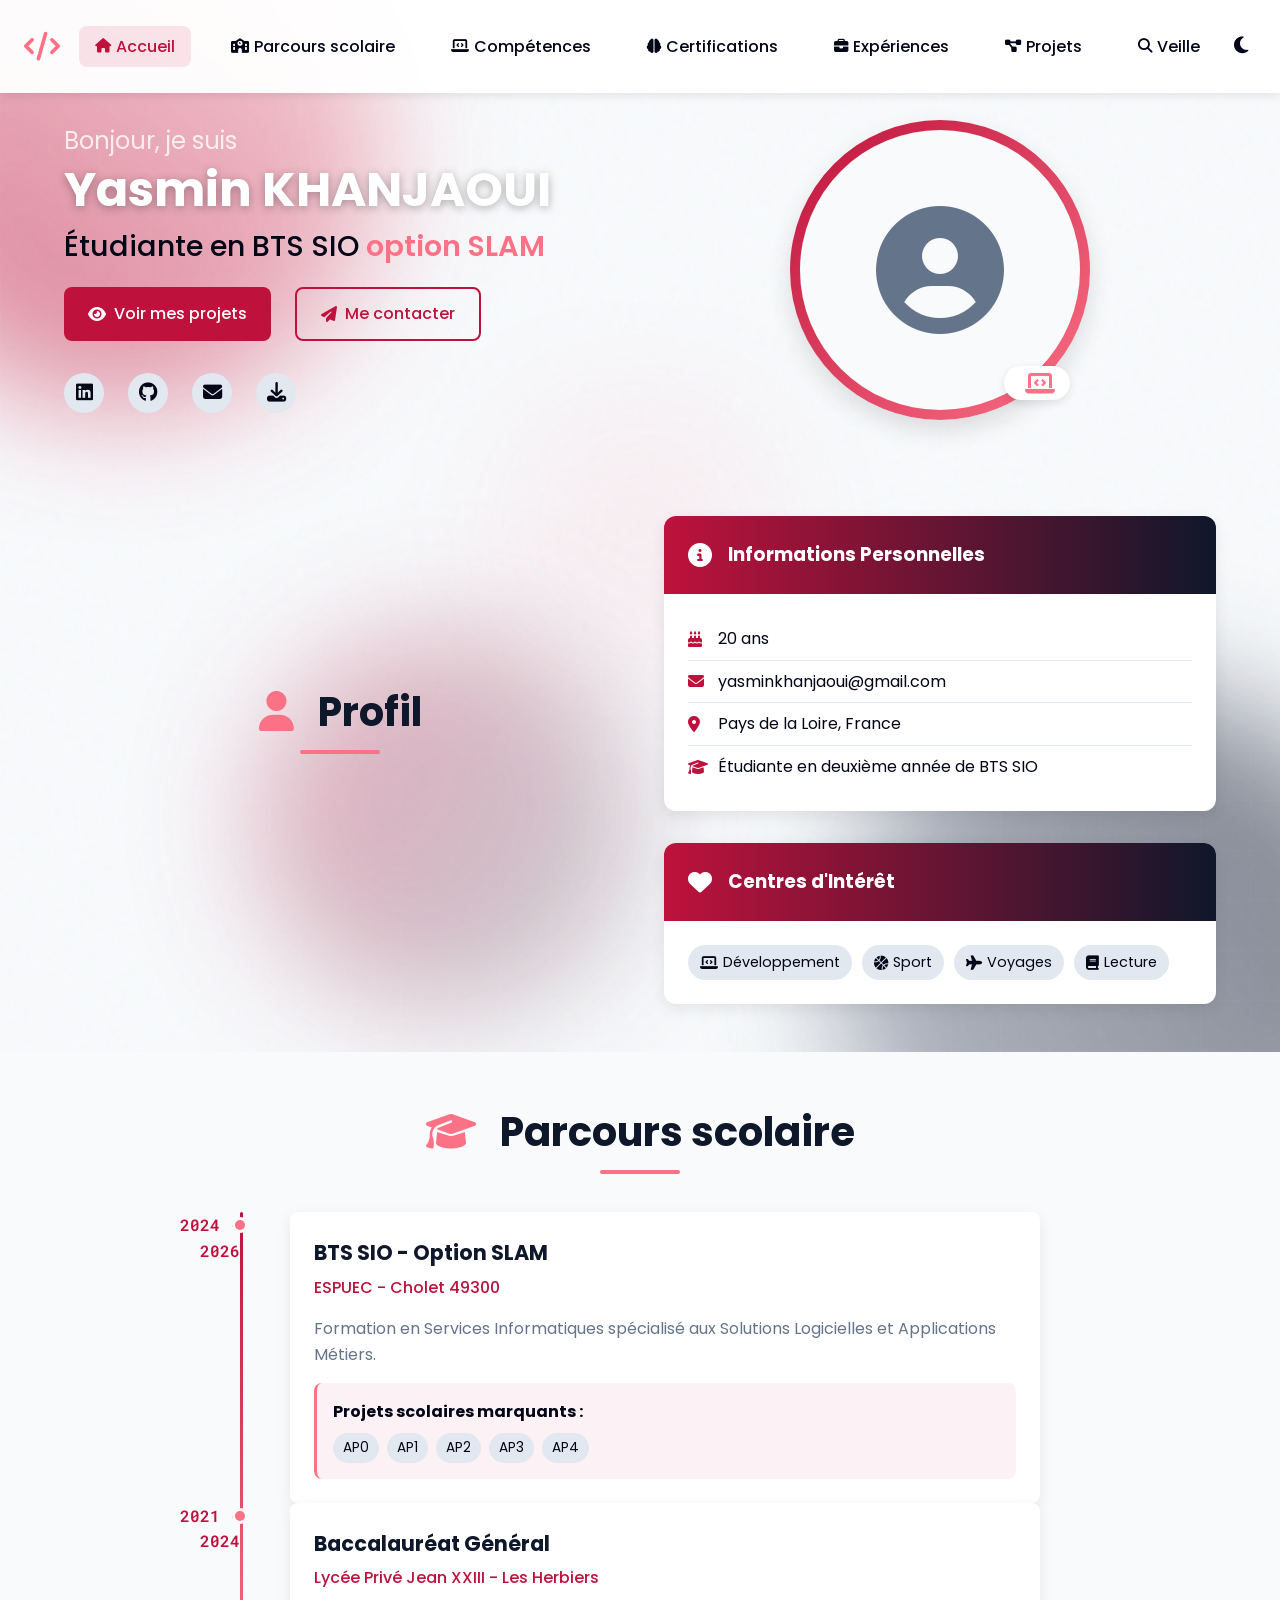
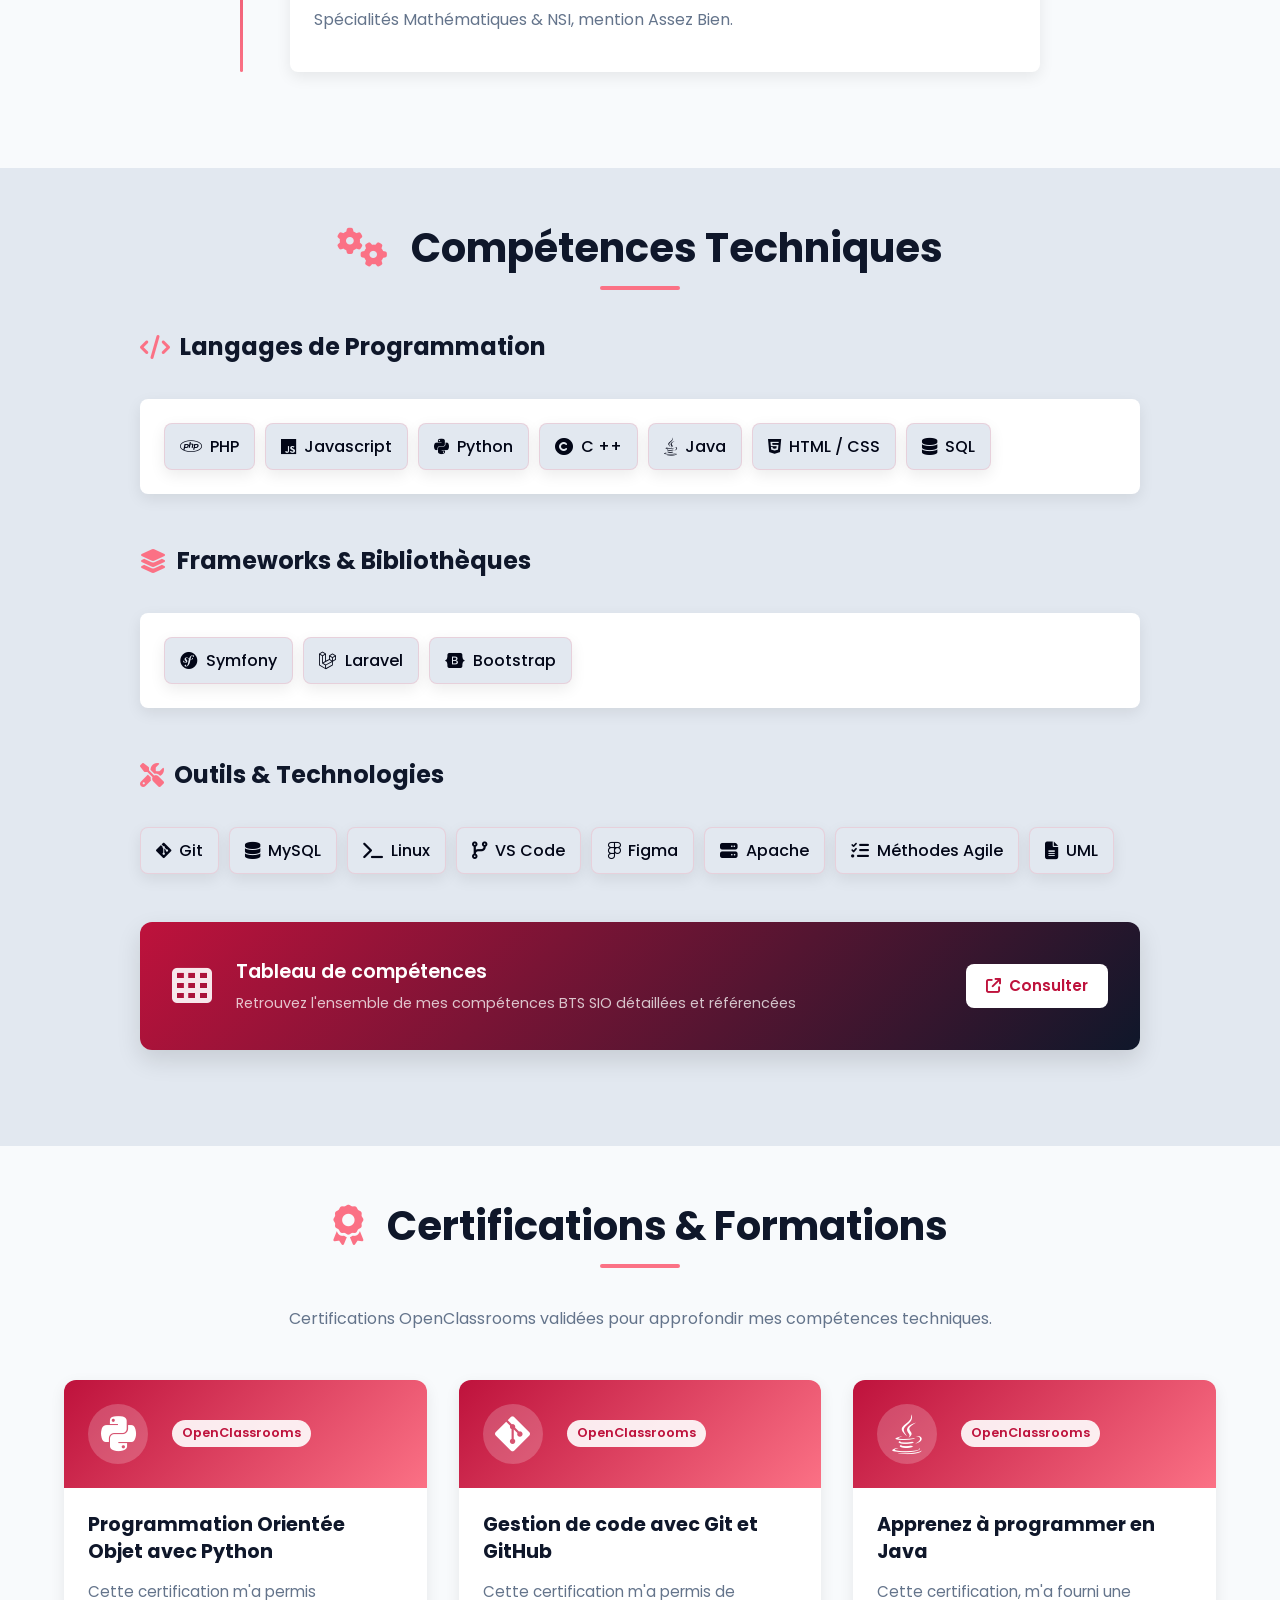
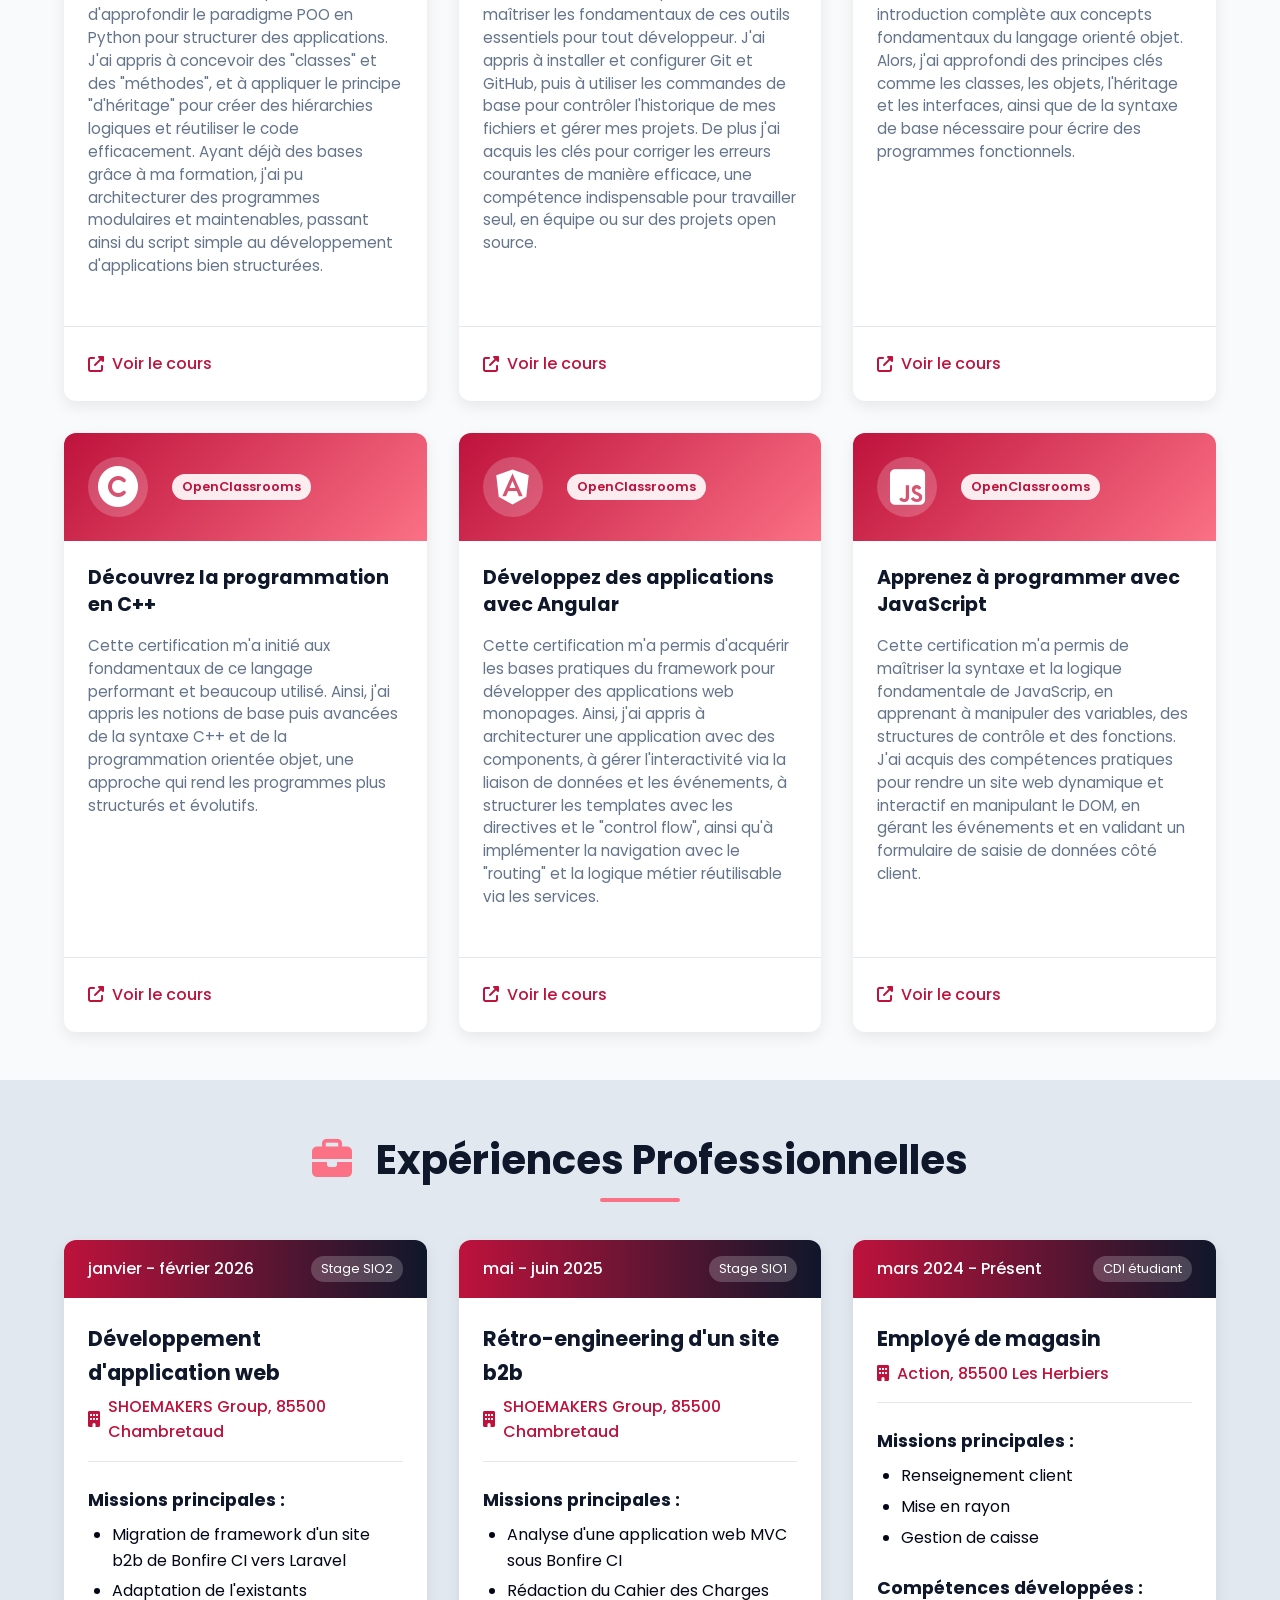
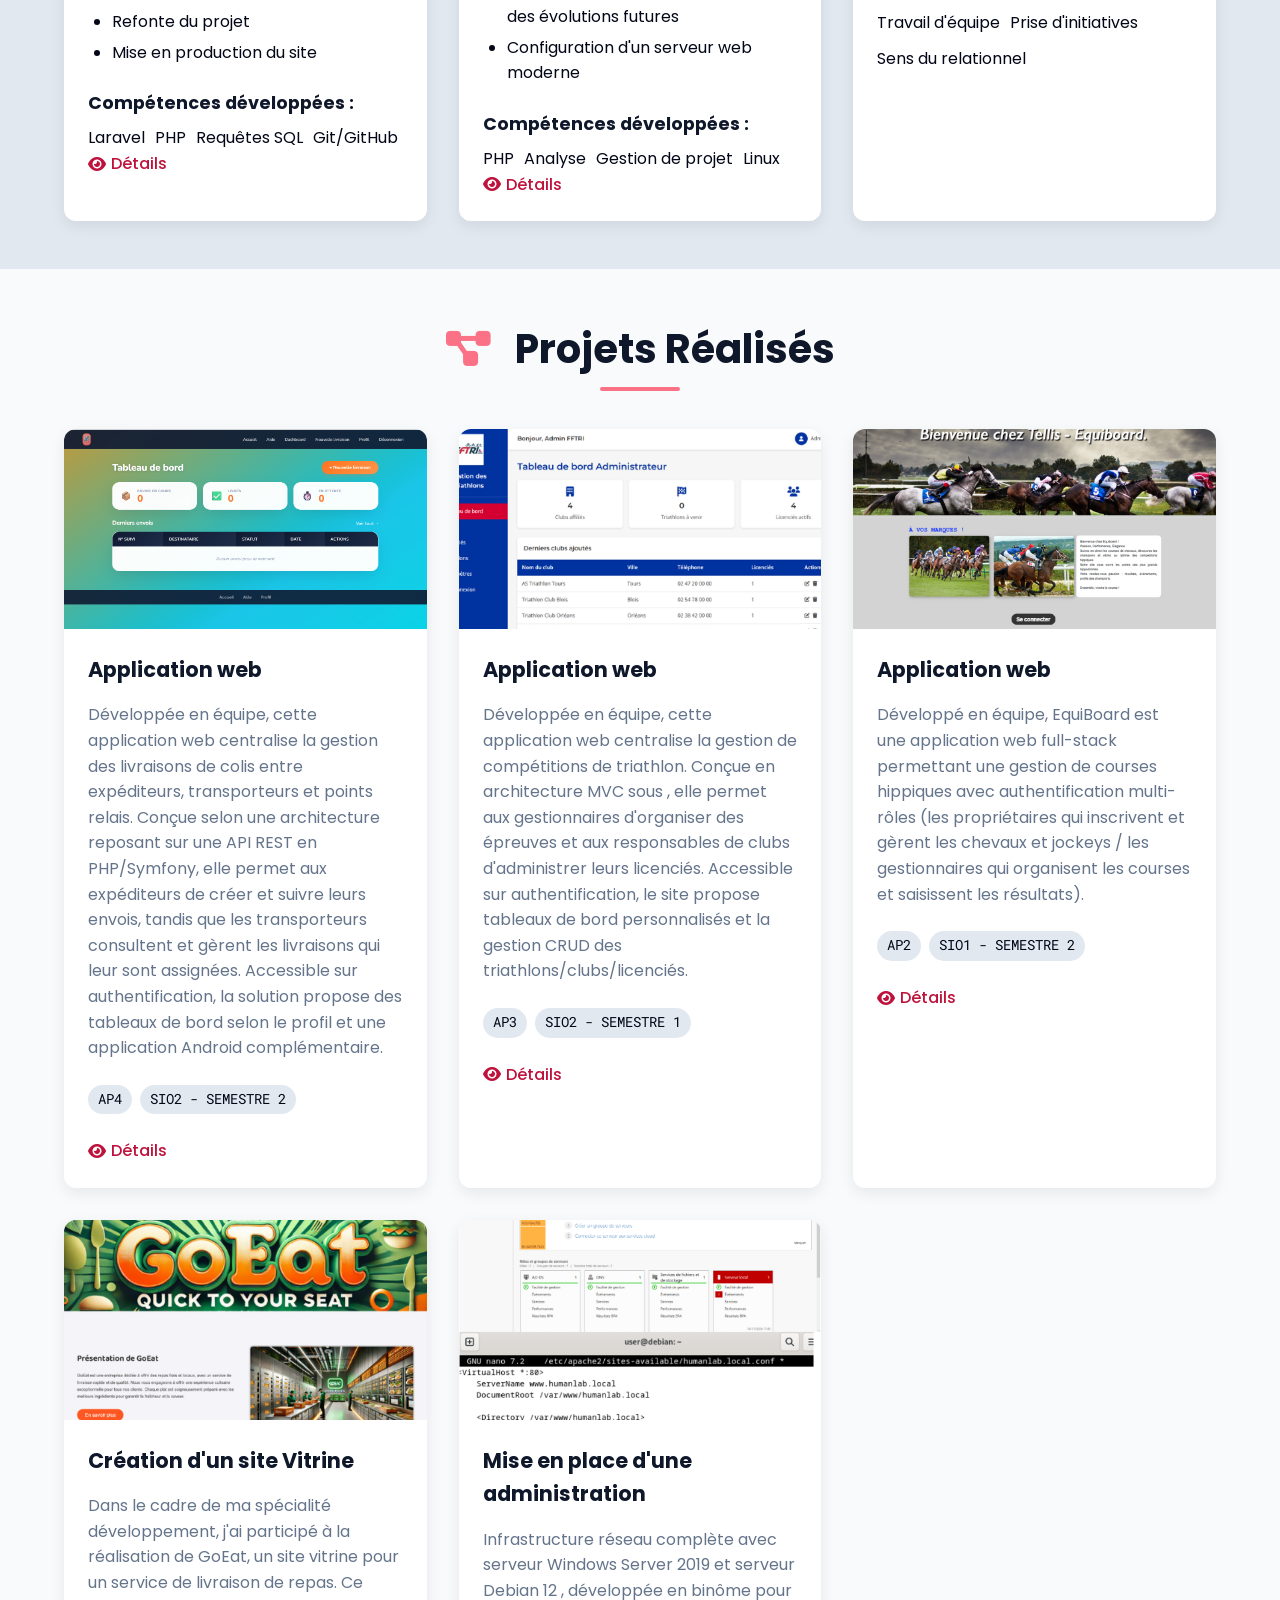
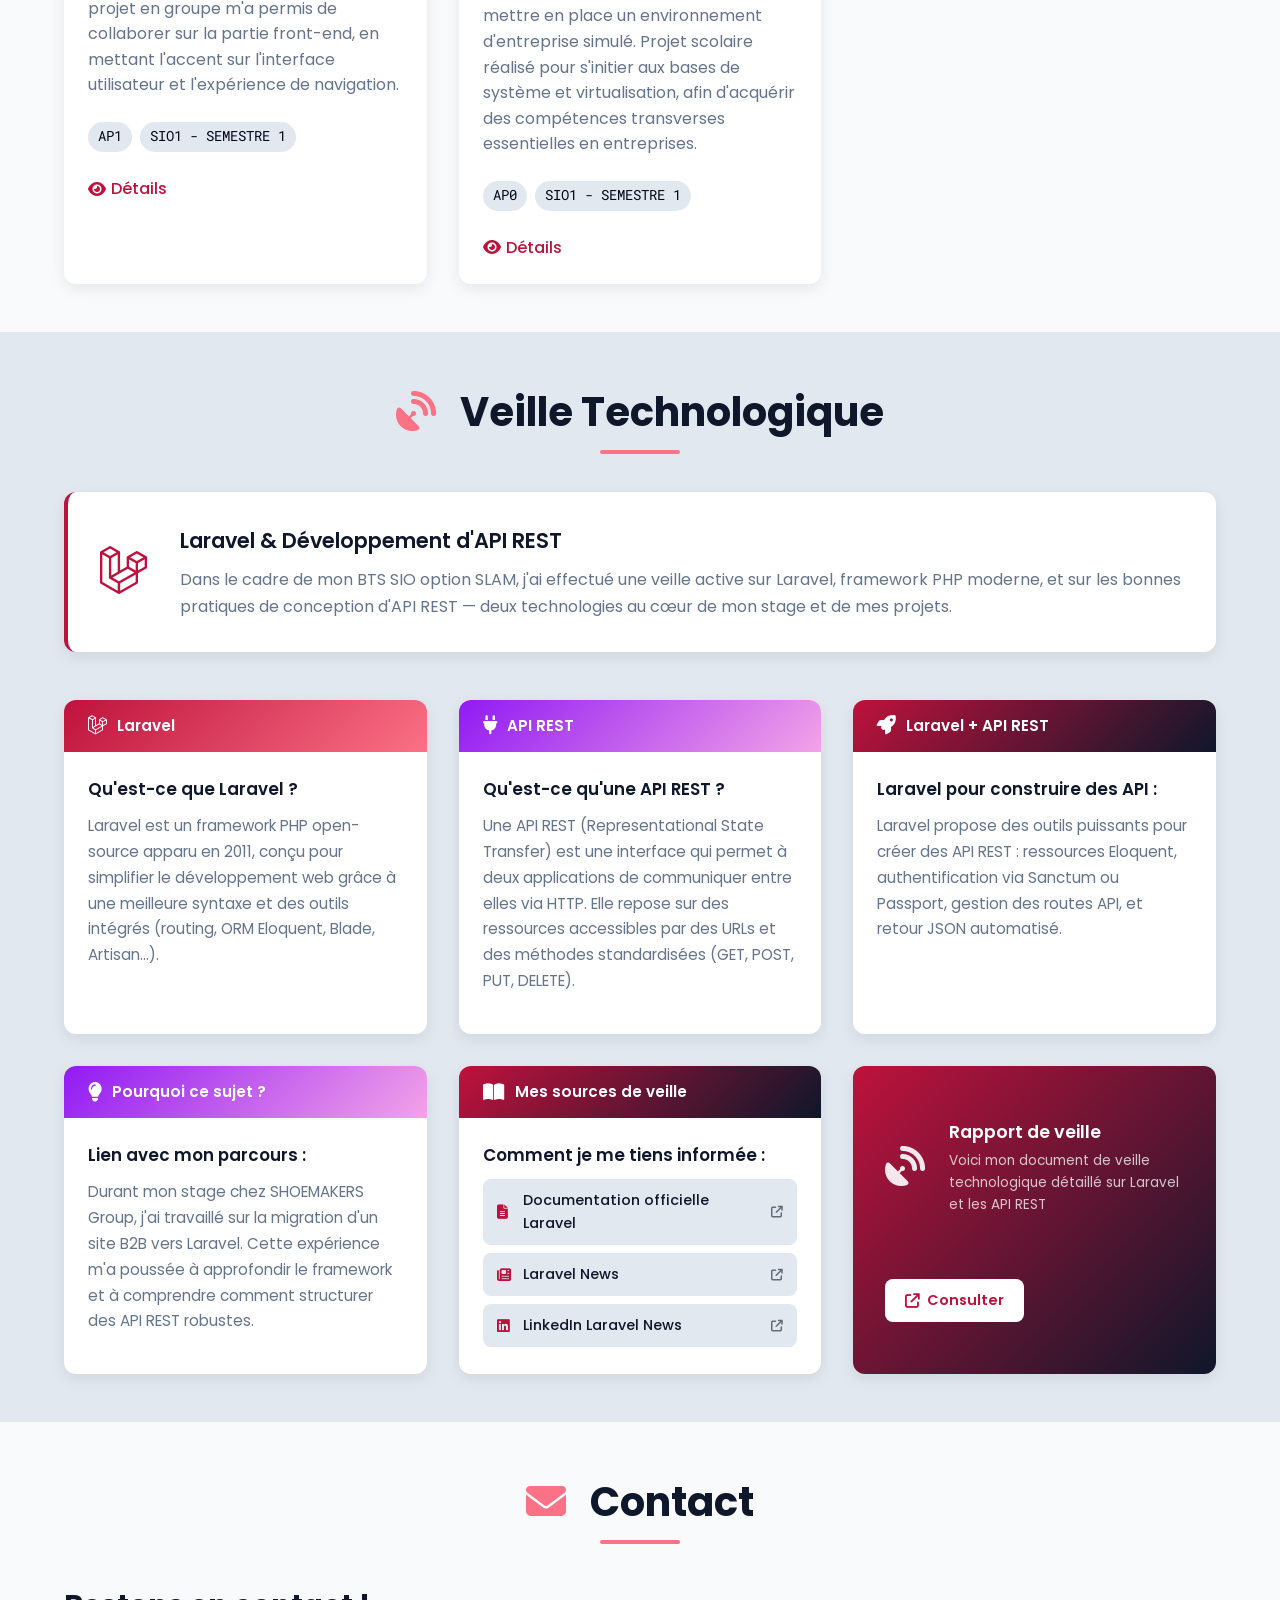
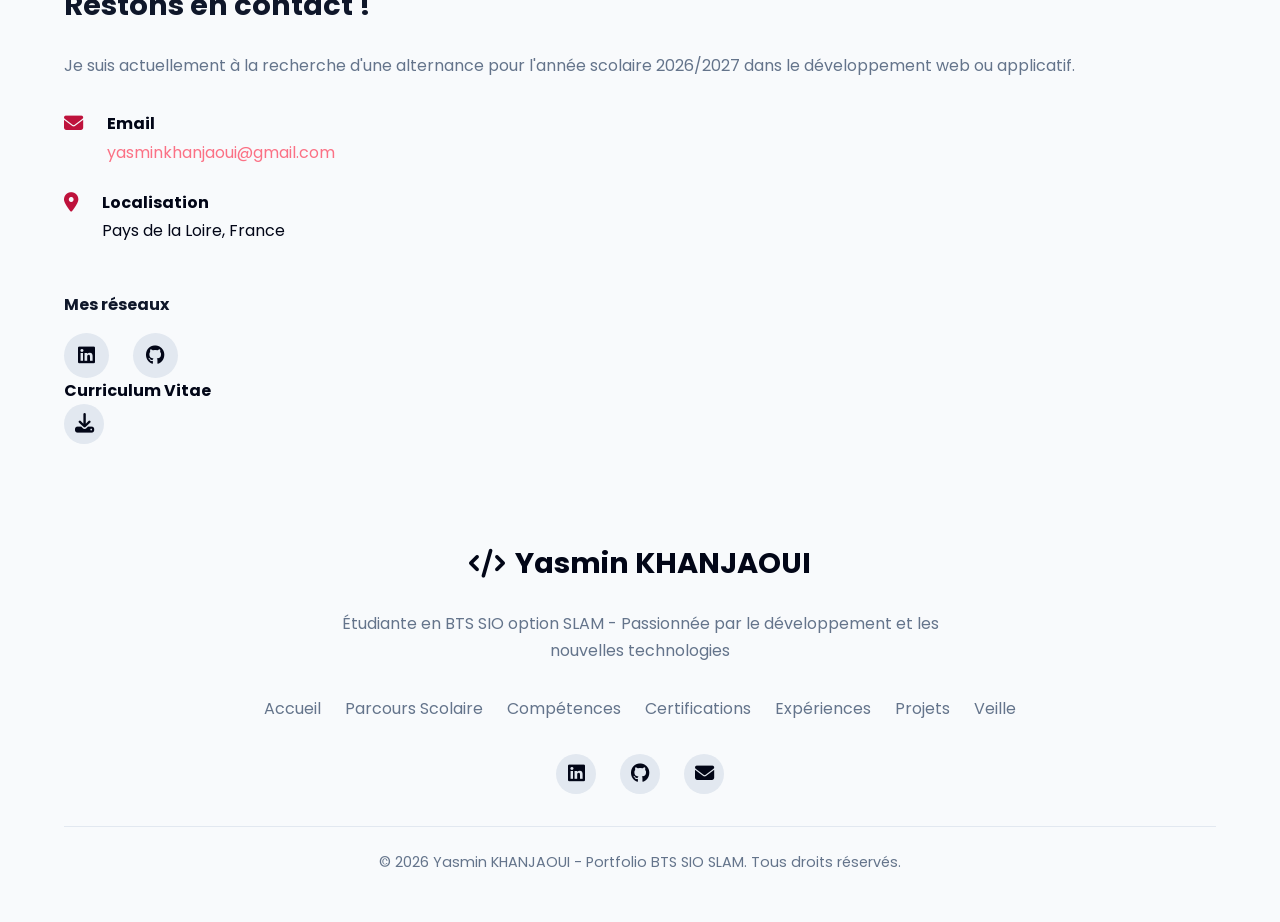
==== commit 2469c58e: "Mise à jour du portfolio" ====
--- a/index.html
+++ b/index.html
@@ -185,104 +185,7 @@
                         <p class="timeline-description">
                             Formation en Services Informatiques spécialisé aux Solutions Logicielles et Applications Métiers.
                         </p>
-<div class="skills-categories">
-            <!-- Développement -->
-            <div class="skill-category">
-                <h4 class="skill-category-title">
-                    <i class="fas fa-code"></i>
-                    Développement
-                </h4>
-                <div class="skill-tags">
-                    <span class="skill-tag">
-                        <i class="fab fa-html5" style="color: #E34F26;"></i>
-                        HTML5
-                    </span>
-                    <span class="skill-tag">
-                        <i class="fab fa-css3-alt" style="color: #1572B6;"></i>
-                        CSS3
-                    </span>
-                    <span class="skill-tag">
-                        <i class="fas fa-copyright" style="color: #ebd620;"></i>
-                        C++
-                    </span>
-                    <span class="skill-tag">
-                        <i class="fab fa-python" style="color: #3776AB;"></i>
-                        Python
-                    </span>
-                    <span class="skill-tag">
-                        <i class="fab fa-php" style="color: #777BB4;"></i>
-                        PHP
-                    </span>
-                    <span class="skill-tag">
-                        <i class="fab fa-java" style="color: #f01010;"></i>
-                        Java
-                    </span>
-                    <span class="skill-tag">
-                        <i class="fab fa-symfony" style="color: #000000;"></i>
-                        Symfony
-                    </span>
-                </div>
-            </div>
-            
-            <!-- Bases de données -->
-            <div class="skill-category">
-                <h4 class="skill-category-title">
-                    <i class="fas fa-database"></i>
-                    Bases de données
-                </h4>
-                <div class="skill-tags">
-                    <span class="skill-tag">
-                        <i class="fas fa-database" style="color: #4479A1;"></i>
-                        MySQL
-                    </span>
-                    <span class="skill-tag">
-                        <i class="fas fa-code" style="color: var(--primary-color);"></i>
-                        SQL
-                    </span>
-                    <span class="skill-tag">
-                        <i class="fas fa-exchange-alt" style="color: #4CAF50;"></i>
-                        API REST
-                    </span>
-                    <span class="skill-tag">
-                        <i class="fas fa-table" style="color: #FF9800;"></i>
-                        phpMyAdmin
-                    </span>
-                </div>
-            </div>
-            
-            <!-- Environnement & Méthodes -->
-            <div class="skill-category">
-                <h4 class="skill-category-title">
-                    <i class="fas fa-cogs"></i>
-                    Environnement & Méthodes
-                </h4>
-                <div class="skill-tags">
-                    <span class="skill-tag">
-                        <i class="fab fa-linux" style="color: #FCC624;"></i>
-                        Linux
-                    </span>
-                    <span class="skill-tag">
-                        <i class="fas fa-tasks" style="color: #2196F3;"></i>
-                        Méthodes Agile
-                    </span>
-                    <span class="skill-tag">
-                        <i class="fas fa-project-diagram" style="color: #9C27B0;"></i>
-                        Gestion projet
-                    </span>
-                    <span class="skill-tag">
-                        <i class="fas fa-shield-alt" style="color: #4CAF50;"></i>
-                        Cybersécurité
-                    </span>
-                    <span class="skill-tag">
-                        <i class="fas fa-server" style="color: #607D8B;"></i>
-                        Laragon
-                    </span>
-                    <span class="skill-tag">
-                        <i class="fas fa-screwdriver-wrench" style="color: #607D8B;"></i>
-                        IDE
-                    </span>
-                </div>
-            </div>
+                    <div class="skills-categories">
                         <div class="timeline-projects">
                             <strong>Projets scolaires marquants :</strong>
                             <div class="project-tags">
@@ -328,74 +231,14 @@
                         Langages de Programmation
                     </h3>
                     <div class="skill-items">
-                        <div class="skill-item">
-                            <div class="skill-info">
-                                <span class="skill-name">PHP</span>
-                                <span class="skill-level">80%</span>
-                            </div>
-                            <div class="skill-bar">
-                                <div class="skill-progress" data-level="80"></div>
-                            </div>
-                        </div>
-                        
-                        <div class="skill-item">
-                            <div class="skill-info">
-                                <span class="skill-name">JavaScript</span>
-                                <span class="skill-level">75%</span>
-                            </div>
-                            <div class="skill-bar">
-                                <div class="skill-progress" data-level="75"></div>
-                            </div>
-                        </div>
-                        
-                        <div class="skill-item">
-                            <div class="skill-info">
-                                <span class="skill-name">Python</span>
-                                <span class="skill-level">90%</span>
-                            </div>
-                            <div class="skill-bar">
-                                <div class="skill-progress" data-level="90"></div>
-                            </div>
-                        </div>
-
-                        <div class="skill-item">
-                            <div class="skill-info">
-                                <span class="skill-name">C ++</span>
-                                <span class="skill-level">70%</span>
-                            </div>
-                            <div class="skill-bar">
-                                <div class="skill-progress" data-level="70"></div>
-                            </div>
-                        </div>
-                        
-                        <div class="skill-item">
-                            <div class="skill-info">
-                                <span class="skill-name">Java</span>
-                                <span class="skill-level">65%</span>
-                            </div>
-                            <div class="skill-bar">
-                                <div class="skill-progress" data-level="65"></div>
-                            </div>
-                        </div>
-                        
-                        <div class="skill-item">
-                            <div class="skill-info">
-                                <span class="skill-name">HTML/CSS</span>
-                                <span class="skill-level">90%</span>
-                            </div>
-                            <div class="skill-bar">
-                                <div class="skill-progress" data-level="90"></div>
-                            </div>
-                        </div>
-                        
-                        <div class="skill-item">
-                            <div class="skill-info">
-                                <span class="skill-name">SQL</span>
-                                <span class="skill-level">65%</span>
-                            </div>
-                            <div class="skill-bar">
-                                <div class="skill-progress" data-level="65"></div>
-                            </div>
+                        <div class="skill-tags">
+                            <span class="skill-tag"><i class="fab fa-php"></i> PHP</span>
+                            <span class="skill-tag"><i class="fa-brands fa-js"></i> Javascript</span>
+                            <span class="skill-tag"><i class="fa-brands fa-python"></i> Python</span>
+                            <span class="skill-tag"><i class="fas fa-copyright"></i> C ++</span>
+                            <span class="skill-tag"><i class="fa-brands fa-java"></i> Java</span>
+                            <span class="skill-tag"><i class="fa-brands fa-html5"></i> HTML / CSS</span>
+                            <span class="skill-tag"><i class="fas fa-database"></i> SQL </span>
                         </div>
                     </div>
                 </div>
@@ -407,34 +250,10 @@
                         Frameworks & Bibliothèques
                     </h3>
                     <div class="skill-items">
-                        <div class="skill-item">
-                            <div class="skill-info">
-                                <span class="skill-name">Symfony</span>
-                                <span class="skill-level">70%</span>
-                            </div>
-                            <div class="skill-bar">
-                                <div class="skill-progress" data-level="70"></div>
-                            </div>
-                        </div>
-                        
-                        <div class="skill-item">
-                            <div class="skill-info">
-                                <span class="skill-name">Laravel</span>
-                                <span class="skill-level">80%</span>
-                            </div>
-                            <div class="skill-bar">
-                                <div class="skill-progress" data-level="80"></div>
-                            </div>
-                        </div>
-                        
-                        <div class="skill-item">
-                            <div class="skill-info">
-                                <span class="skill-name">Bootstrap</span>
-                                <span class="skill-level">75%</span>
-                            </div>
-                            <div class="skill-bar">
-                                <div class="skill-progress" data-level="75"></div>
-                            </div>
+                        <div class="skill-tags">
+                            <span class="skill-tag"><i class="fab fa-symfony"></i> Symfony</span>
+                            <span class="skill-tag"><i class="fa-brands fa-laravel"></i> Laravel</span>
+                            <span class="skill-tag"><i class="fa-brands fa-bootstrap"></i> Bootstrap</span>
                         </div>
                     </div>
                 </div>
@@ -978,11 +797,6 @@
                     <p>Laravel est un framework PHP open-source apparu en 2011, conçu pour
                        simplifier le développement web grâce à une meilleure syntaxe  et
                        des outils intégrés (routing, ORM Eloquent, Blade, Artisan...).</p>
-                    <div class="veille-tags">
-                        <span><i class="fab fa-php"></i> PHP 8+</span>
-                        <span><i class="fas fa-layer-group"></i> MVC</span>
-                        <span><i class="fas fa-code-branch"></i> Open-source</span>
-                    </div>
                 </div>
             </div>
 
@@ -997,11 +811,6 @@
                     <p>Une API REST (Representational State Transfer) est une interface qui permet
                        à deux applications de communiquer entre elles via HTTP. Elle repose sur des ressources
                        accessibles par des URLs et des méthodes standardisées (GET, POST, PUT, DELETE).</p>
-                    <div class="veille-tags">
-                        <span><i class="fas fa-exchange-alt"></i> HTTP</span>
-                        <span><i class="fas fa-file-code"></i> JSON</span>
-                        <span><i class="fas fa-lock"></i> JWT / Auth</span>
-                    </div>
                 </div>
             </div>
 
@@ -1012,15 +821,10 @@
                     <span>Laravel + API REST</span>
                 </div>
                 <div class="veille-card-body">
-                    <h3>Laravel pour construire des API</h3>
+                    <h3>Laravel pour construire des API : </h3>
                     <p>Laravel propose des outils puissants pour créer des API REST :
                        ressources Eloquent, authentification via Sanctum ou Passport,
                        gestion des routes API, et retour JSON automatisé.</p>
-                    <div class="veille-tags">
-                        <span><i class="fas fa-shield-alt"></i> Sanctum</span>
-                        <span><i class="fas fa-database"></i> Eloquent</span>
-                        <span><i class="fas fa-route"></i> Routes API</span>
-                    </div>
                 </div>
             </div>
 
@@ -1031,15 +835,10 @@
                     <span>Pourquoi ce sujet ?</span>
                 </div>
                 <div class="veille-card-body">
-                    <h3>Lien avec mon parcours</h3>
+                    <h3>Lien avec mon parcours : </h3>
                     <p>Durant mon stage chez SHOEMAKERS Group, j'ai travaillé sur la migration
                        d'un site B2B vers Laravel. Cette expérience m'a poussée à approfondir
                        le framework et à comprendre comment structurer des API REST robustes.</p>
-                    <div class="veille-tags">
-                        <span><i class="fas fa-briefcase"></i> Stage SIO2</span>
-                        <span><i class="fas fa-sync-alt"></i> Migration</span>
-                        <span><i class="fas fa-graduation-cap"></i> BTS SIO</span>
-                    </div>
                 </div>
             </div>
 
@@ -1050,7 +849,7 @@
                     <span>Mes sources de veille</span>
                 </div>
                 <div class="veille-card-body">
-                    <h3>Comment je me tiens informée</h3>
+                    <h3>Comment je me tiens informée : </h3>
                     <div class="veille-sources-list">
                         <a href="https://laravel.com/docs" target="_blank" class="veille-source">
                             <i class="fas fa-file-alt"></i>
@@ -1062,6 +861,11 @@
                             <span>Laravel News</span>
                             <i class="fas fa-arrow-up-right-from-square veille-source-arrow"></i>
                         </a>
+                        <a href="https://www.linkedin.com/company/laravel-news/posts/?feedView=all" target="_blank" class="veille-source">
+                            <i class="fab fa-linkedin"></i>
+                            <span>LinkedIn Laravel News</span>
+                            <i class="fas fa-arrow-up-right-from-square veille-source-arrow"></i>
+                        </a>
                     </div>
                 </div>
             </div>
@@ -1073,8 +877,8 @@
                         <i class="fas fa-satellite-dish"></i>
                     </div>
                     <div class="veille-cta-text">
-                        <h3>Rapport de veille complet</h3>
-                        <p>Consultez mon document de veille technologique détaillé sur Laravel et les API REST</p>
+                        <h3>Rapport de veille </h3>
+                        <p>Voici mon document de veille technologique détaillé sur Laravel et les API REST</p>
                     </div>
                     <a href="assets/Veille_Laravel.pdf" target="_blank" class="veille-cta-btn">
                         <i class="fas fa-arrow-up-right-from-square"></i>
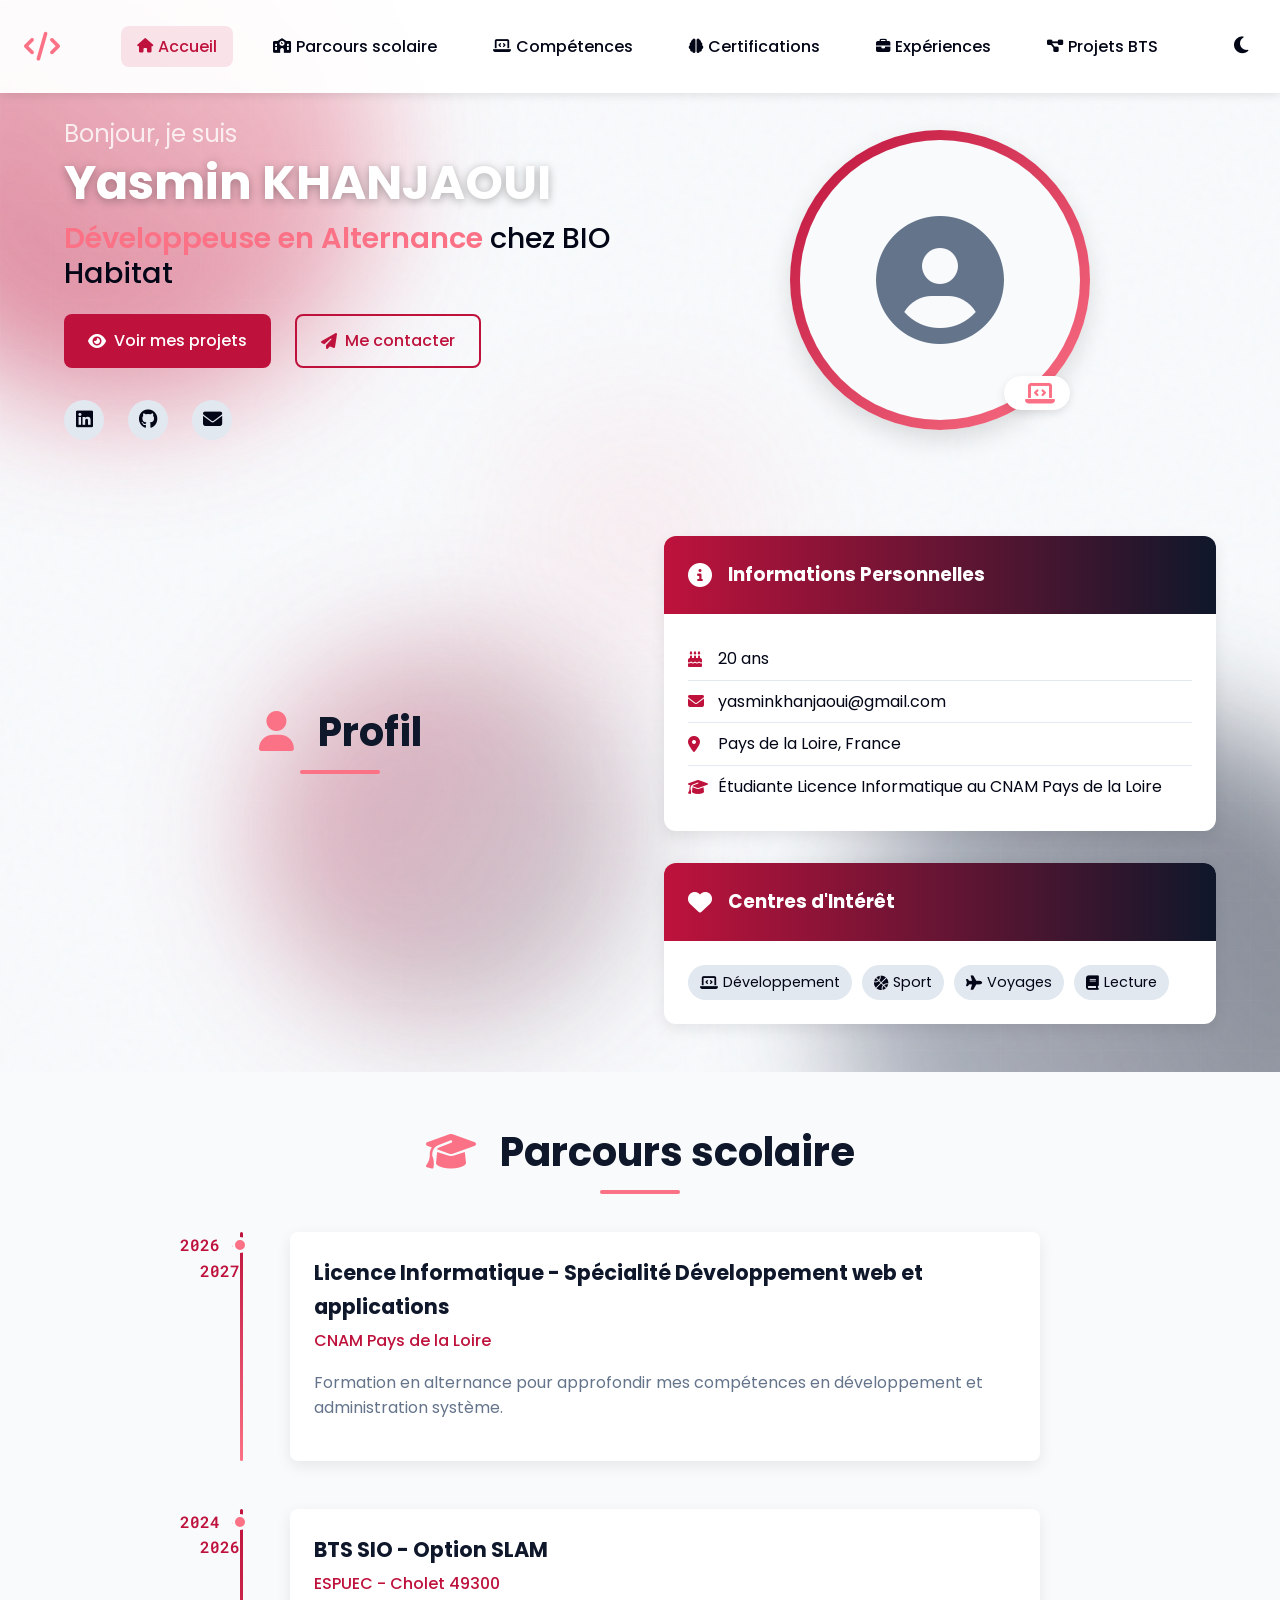
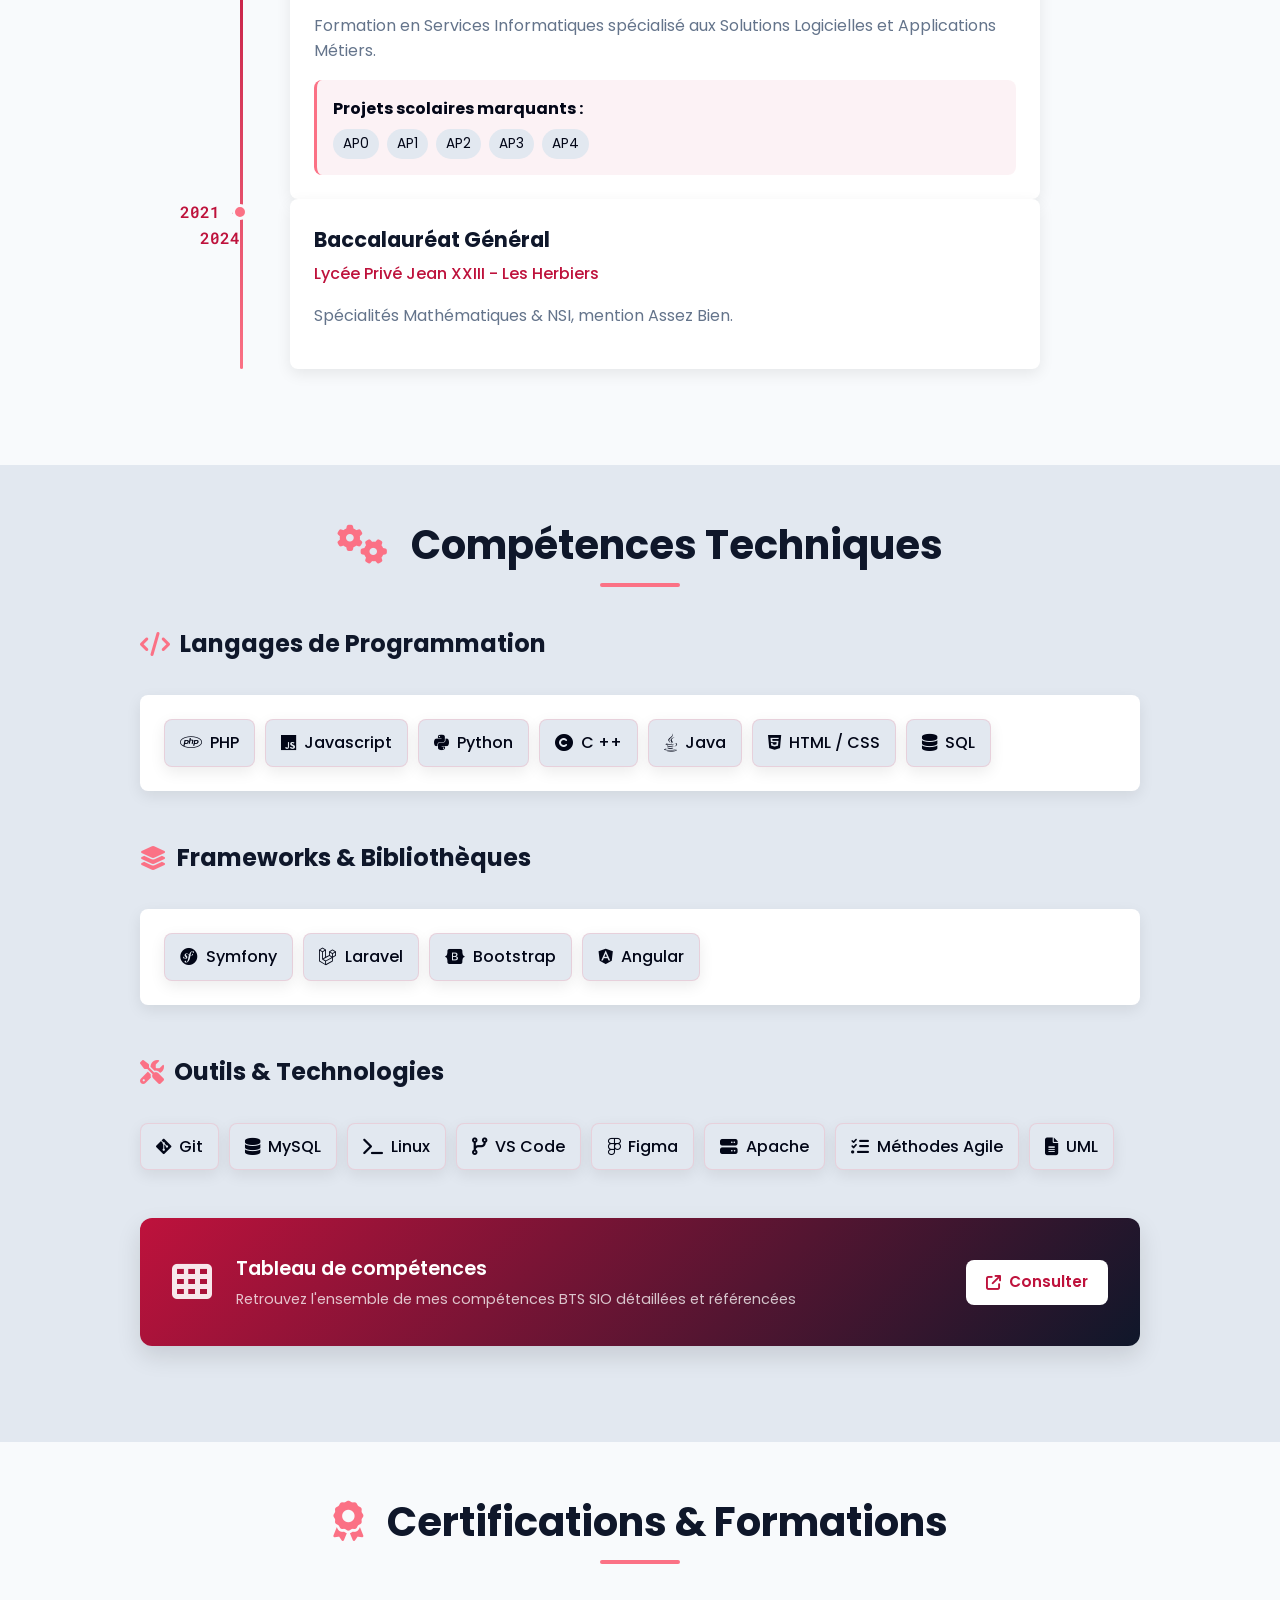
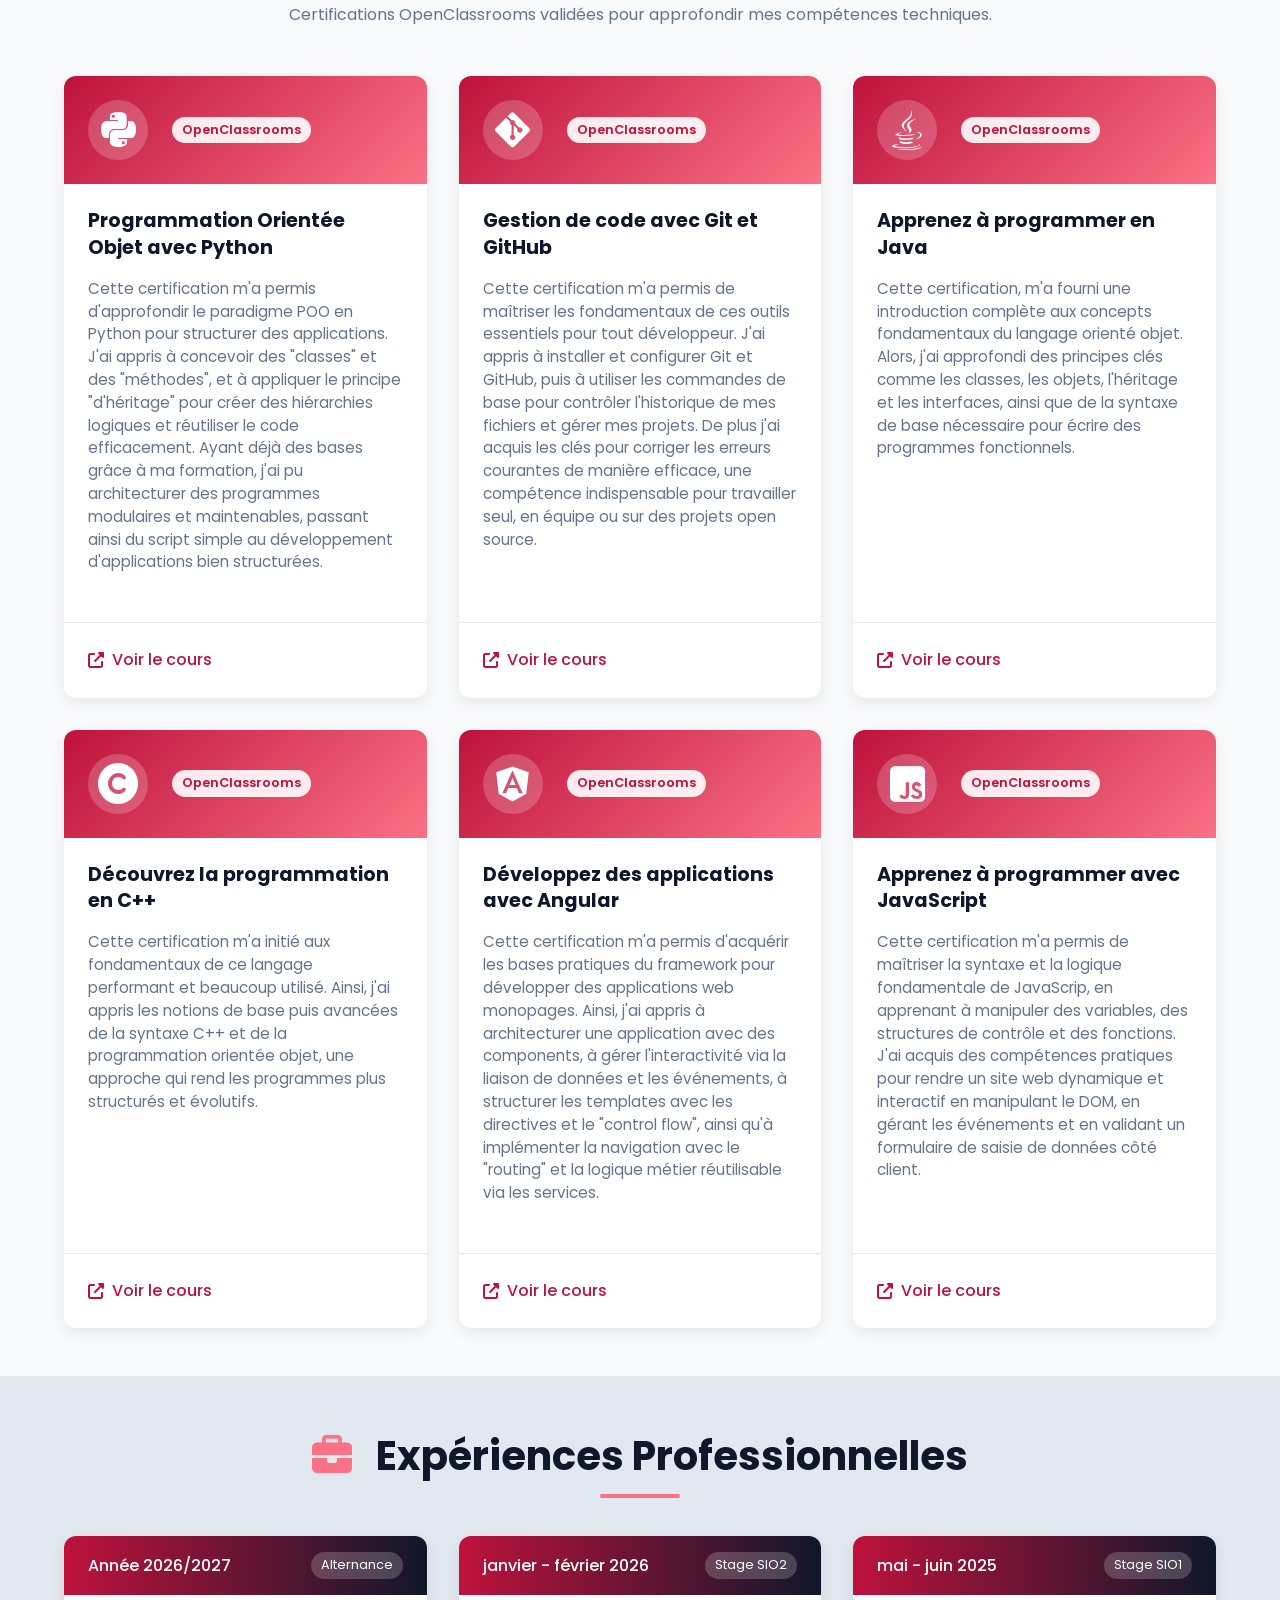
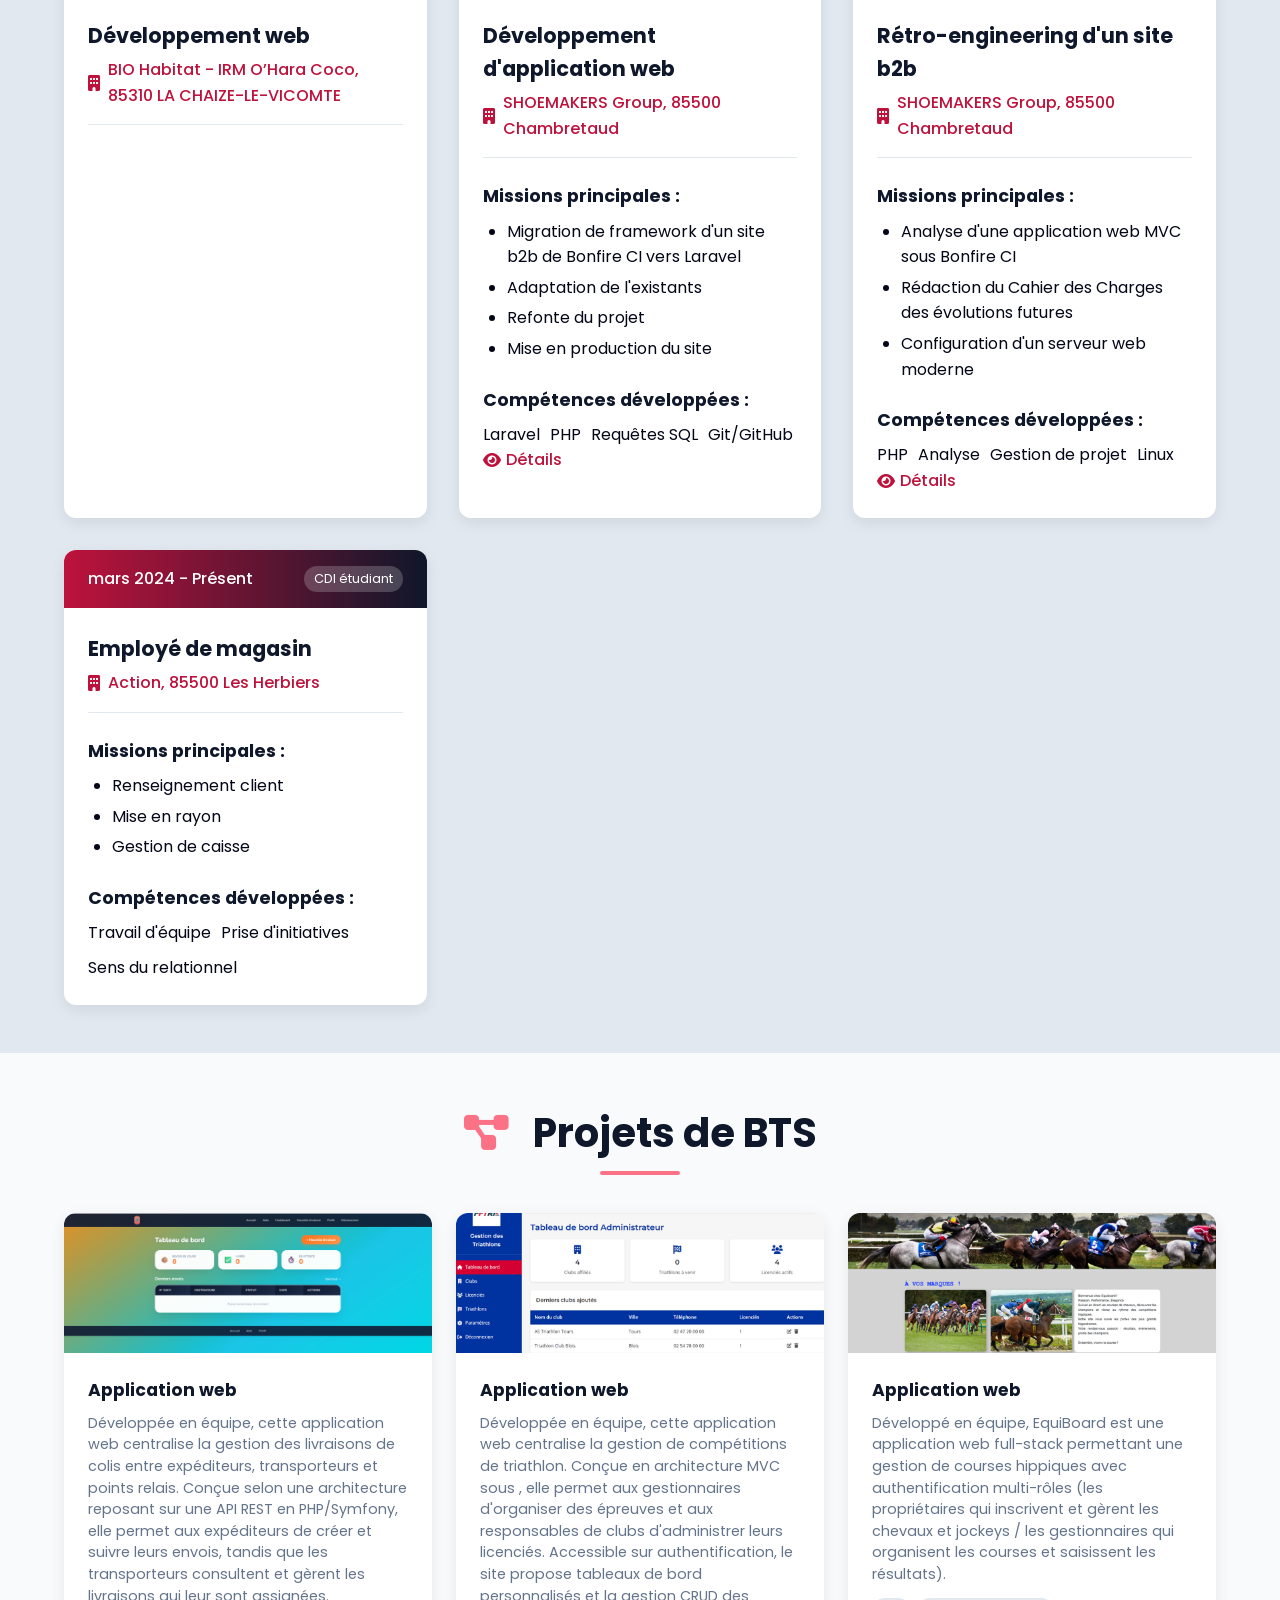
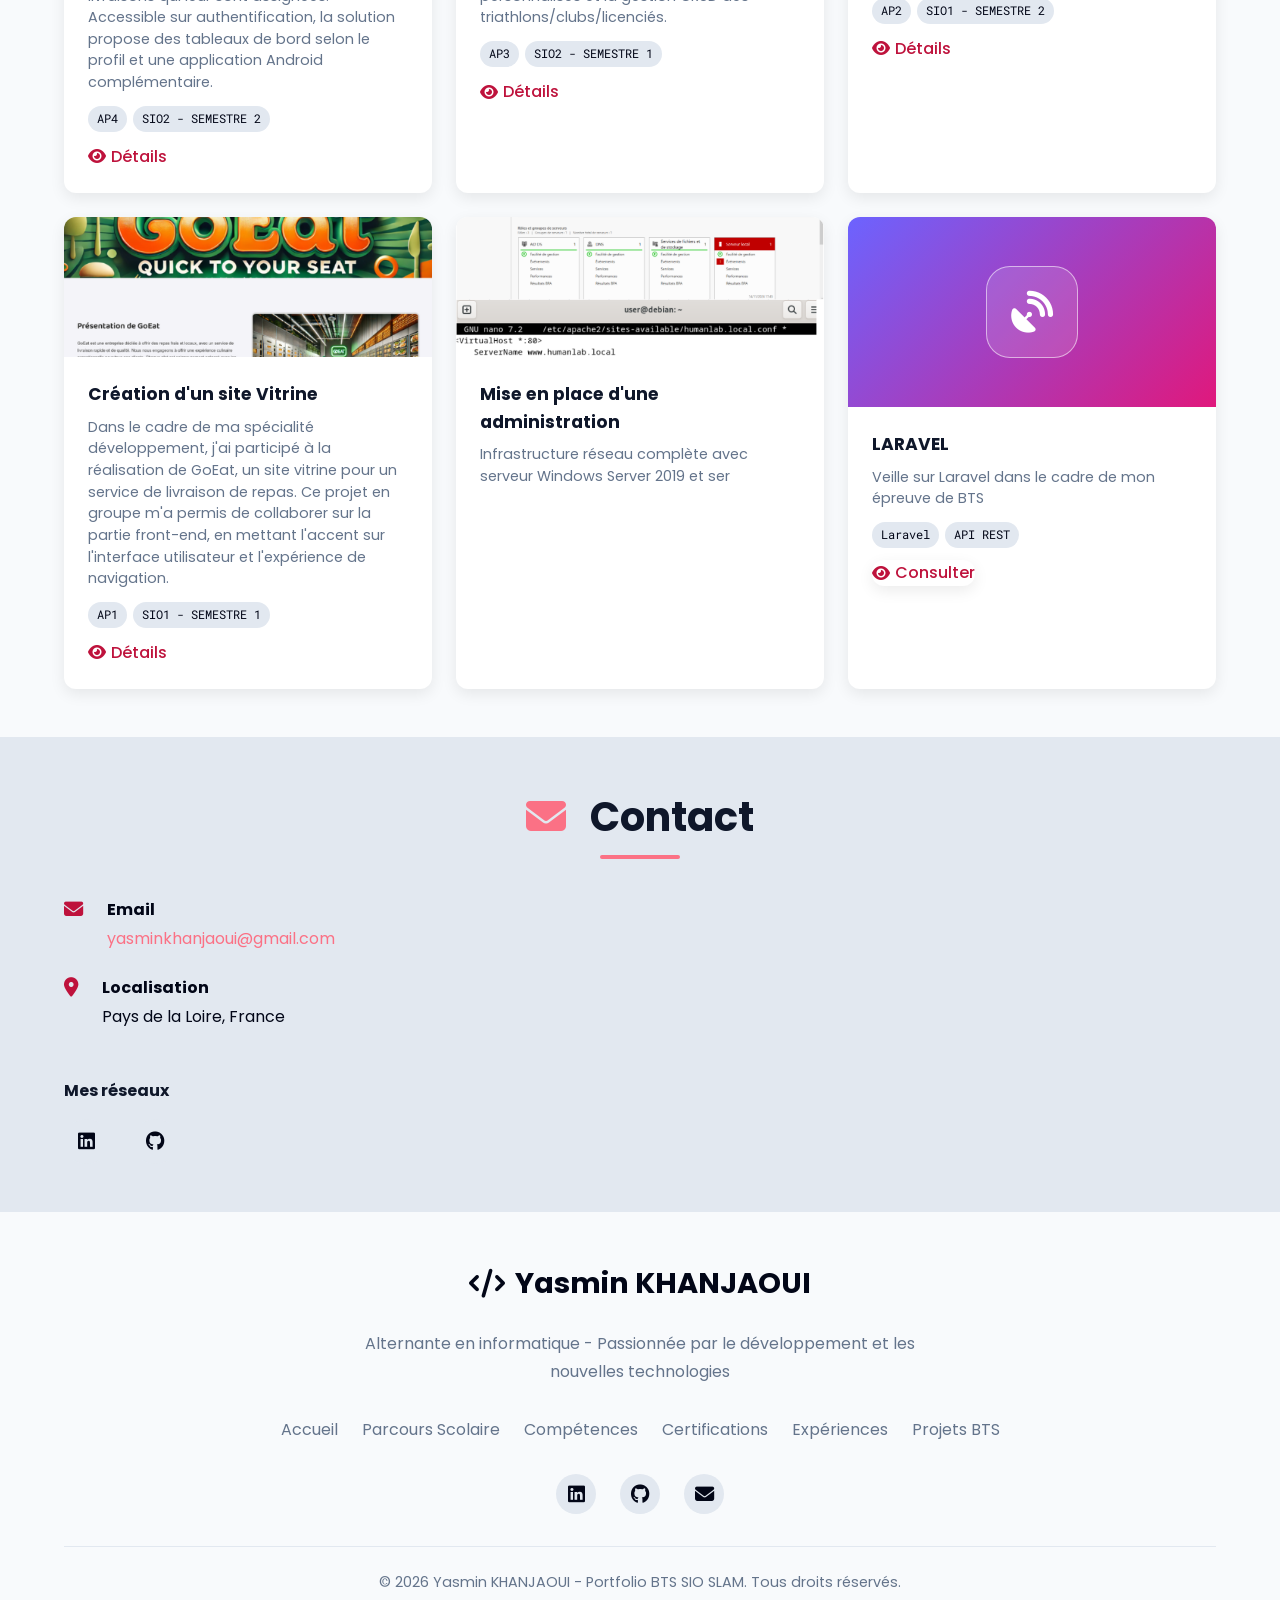
==== commit 9fd5d15a: "Mise à jour du portfolio" ====
--- a/index.html
+++ b/index.html
@@ -40,8 +40,7 @@
                 <li><a href="#competences" class="nav-link"><i class="fas fa-laptop-code"></i> Compétences</a></li>
                 <li><a href="#certifications" class="nav-link"><i class="fas fa-brain"></i> Certifications</a></li>
                 <li><a href="#experiences" class="nav-link"><i class="fas fa-briefcase"></i> Expériences</a></li>
-                <li><a href="#projets" class="nav-link"><i class="fas fa-project-diagram"></i> Projets</a></li>
-                <li><a href="#veille" class="nav-link"><i class="fas fa-magnifying-glass"></i> Veille</a></li>
+                <li><a href="#projets" class="nav-link"><i class="fas fa-project-diagram"></i> Projets BTS</a></li>
             </ul>
             
             <div class="theme-toggle">
@@ -68,7 +67,7 @@
                     <h1 class="hero-title">
                         <span class="greeting">Bonjour, je suis</span>
                         <span class="name">Yasmin KHANJAOUI</span>
-                        <span class="title">Étudiante en BTS SIO <span class="highlight">option SLAM</span></span>
+                        <span class="title"><span class="highlight">Développeuse en Alternance</span> chez BIO Habitat</span>
                     </h1>
                     
                     <div class="hero-actions">
@@ -89,9 +88,6 @@
                         </a>
                         <a href="mailto:yasminkhanjaoui@gmail.com" class="social-link">
                             <i class="fas fa-envelope"></i>
-                        </a>
-                        <a href="assets/cv-khanjaouiy.pdf" download class="social-link" title="Télécharger mon CV">
-                            <i class="fas fa-download"></i>
                         </a>
                     </div>
                 </div>
@@ -134,7 +130,7 @@
                             </li>
                             <li>
                                 <i class="fas fa-graduation-cap"></i>
-                                Étudiante en deuxième année de BTS SIO
+                                Étudiante Licence Informatique au CNAM Pays de la Loire
                             </li>
                         </ul>
                     </div>
@@ -173,9 +169,23 @@
                 <i class="fas fa-graduation-cap section-icon"></i>
                 <span>Parcours scolaire</span>
             </h2>
-            
             <div class="timeline">
                 <!-- Formation 1 -->
+                <div class="timeline-item">
+                    <div class="timeline-dot"></div>
+                    <div class="timeline-date">2026 - 2027</div>
+                    <div class="timeline-content">
+                        <h3 class="timeline-title">Licence Informatique - Spécialité Développement web et applications</h3>
+                        <div class="timeline-subtitle">CNAM Pays de la Loire</div>
+                        <p class="timeline-description">
+                            Formation en alternance pour approfondir mes compétences en développement et administration système.
+                        </p>
+                    </div>
+                </div>
+            </div>
+
+            <div class="timeline">
+                <!-- Formation 2 -->
                 <div class="timeline-item">
                     <div class="timeline-dot"></div>
                     <div class="timeline-date">2024 - 2026</div>
@@ -199,7 +209,7 @@
                     </div>
                 </div>
                 
-                <!-- Formation 2 -->
+                <!-- Formation 3 -->
                 <div class="timeline-item">
                     <div class="timeline-dot"></div>
                     <div class="timeline-date">2021 - 2024</div>
@@ -254,6 +264,7 @@
                             <span class="skill-tag"><i class="fab fa-symfony"></i> Symfony</span>
                             <span class="skill-tag"><i class="fa-brands fa-laravel"></i> Laravel</span>
                             <span class="skill-tag"><i class="fa-brands fa-bootstrap"></i> Bootstrap</span>
+                            <span class="skill-tag"><i class="fab fa-angular"></i> Angular</span>
                         </div>
                     </div>
                 </div>
@@ -492,6 +503,21 @@
                 <!-- Expérience 1 -->
                 <div class="experience-card">
                     <div class="experience-header">
+                        <div class="experience-period">Année 2026/2027</div>
+                        <div class="experience-type">Alternance</div>
+                    </div>
+                    <div class="experience-body">
+                        <h3 class="experience-title">Développement web</h3>
+                        <div class="experience-company">
+                            <i class="fas fa-building"></i>
+                            BIO Habitat - IRM O’Hara Coco, 85310 LA CHAIZE-LE-VICOMTE
+                        </div>
+                    </div>
+                </div>
+
+                <!-- Expérience 2 -->
+                <div class="experience-card">
+                    <div class="experience-header">
                         <div class="experience-period">janvier - février 2026</div>
                         <div class="experience-type">Stage SIO2</div>
                     </div>
@@ -598,13 +624,12 @@
             </div>
         </div>
     </section>
-
-   <!-- Section Projets -->
+ <!-- Section Projets -->
     <section id="projets" class="section">
         <div class="container">
             <h2 class="section-title">
                 <i class="fas fa-project-diagram section-icon"></i>
-                <span>Projets Réalisés</span>
+                <span>Projets de BTS</span>
             </h2>
             
             
@@ -742,157 +767,37 @@
                     <div class="project-content">
                         <h3 class="project-title">Mise en place d'une administration</h3>
                         <p class="project-description">
-                            Infrastructure réseau complète avec serveur Windows Server 2019 et serveur Debian 12
-                            , développée en binôme pour mettre en place un environnement d'entreprise simulé.
-                             Projet scolaire réalisé pour s'initier aux bases de système et virtualisation,
-                             afin d'acquérir des compétences transverses essentielles en entreprises.
-                        </p>
+                            Infrastructure réseau complète avec serveur Windows Server 2019 et ser                  </div>
+                </div>
+
+                <!-- Veille technologique -->
+                <div class="project-card veille-project-card">
+                    <div class="project-image veille-project-image">
+                        <div class="veille-project-symbol">
+                            <i class="fas fa-satellite-dish"></i>
+                        </div>
+                    </div>
+
+                    <div class="project-content">
+                        <h3 class="project-title">LARAVEL</h3>
+                        <p class="project-description">Veille sur Laravel dans le cadre de mon épreuve de BTS</p>
+
                         <div class="project-tech">
-                            <span>AP0</span>
-                            <span>SIO1 - SEMESTRE 1</span>
+                            <span>Laravel</span>
+                            <span>API REST</span>
                         </div>
                         <div class="project-links">
-                            <a href="#" class="project-demo" data-project="5">
-                                <i class="fas fa-eye"></i> Détails
-                            </a>
-                        </div>
-                    </div>
-                </div>
-            </div>
-        </div>
-    </section>
-
-
-<!-- Section Veille -->
-<section id="veille" class="section bg-light">
-    <div class="container">
-        <h2 class="section-title">
-            <i class="fas fa-satellite-dish section-icon"></i>
-            <span>Veille Technologique</span>
-        </h2>
-
-        <!-- Intro sujet -->
-        <div class="veille-intro">
-            <div class="veille-intro-icon">
-                <i class="fab fa-laravel"></i>
-            </div>
-            <div class="veille-intro-text">
-                <h3>Laravel & Développement d'API REST</h3>
-                <p>Dans le cadre de mon BTS SIO option SLAM, j'ai effectué une veille active sur Laravel,
-                   framework PHP moderne, et sur les bonnes pratiques de conception d'API REST —
-                   deux technologies au cœur de mon stage et de mes projets.</p>
-            </div>
-        </div>
-
-        <div class="veille-grid">
-
-            <!-- Carte 1 : C'est quoi Laravel -->
-            <div class="veille-card">
-                <div class="veille-card-header veille-color-laravel">
-                    <i class="fab fa-laravel"></i>
-                    <span>Laravel</span>
-                </div>
-                <div class="veille-card-body">
-                    <h3>Qu'est-ce que Laravel ?</h3>
-                    <p>Laravel est un framework PHP open-source apparu en 2011, conçu pour
-                       simplifier le développement web grâce à une meilleure syntaxe  et
-                       des outils intégrés (routing, ORM Eloquent, Blade, Artisan...).</p>
-                </div>
-            </div>
-
-            <!-- Carte 2 : API REST -->
-            <div class="veille-card">
-                <div class="veille-card-header veille-color-api">
-                    <i class="fas fa-plug"></i>
-                    <span>API REST</span>
-                </div>
-                <div class="veille-card-body">
-                    <h3>Qu'est-ce qu'une API REST ?</h3>
-                    <p>Une API REST (Representational State Transfer) est une interface qui permet
-                       à deux applications de communiquer entre elles via HTTP. Elle repose sur des ressources
-                       accessibles par des URLs et des méthodes standardisées (GET, POST, PUT, DELETE).</p>
-                </div>
-            </div>
-
-            <!-- Carte 3 : Laravel + API REST -->
-            <div class="veille-card">
-                <div class="veille-card-header veille-color-combo">
-                    <i class="fas fa-rocket"></i>
-                    <span>Laravel + API REST</span>
-                </div>
-                <div class="veille-card-body">
-                    <h3>Laravel pour construire des API : </h3>
-                    <p>Laravel propose des outils puissants pour créer des API REST :
-                       ressources Eloquent, authentification via Sanctum ou Passport,
-                       gestion des routes API, et retour JSON automatisé.</p>
-                </div>
-            </div>
-
-            <!-- Carte 4 : Pourquoi cette veille -->
-            <div class="veille-card">
-                <div class="veille-card-header veille-color-why">
-                    <i class="fas fa-lightbulb"></i>
-                    <span>Pourquoi ce sujet ?</span>
-                </div>
-                <div class="veille-card-body">
-                    <h3>Lien avec mon parcours : </h3>
-                    <p>Durant mon stage chez SHOEMAKERS Group, j'ai travaillé sur la migration
-                       d'un site B2B vers Laravel. Cette expérience m'a poussée à approfondir
-                       le framework et à comprendre comment structurer des API REST robustes.</p>
-                </div>
-            </div>
-
-            <!-- Carte 5 : Sources -->
-            <div class="veille-card veille-card--sources">
-                <div class="veille-card-header veille-color-sources">
-                    <i class="fas fa-book-open"></i>
-                    <span>Mes sources de veille</span>
-                </div>
-                <div class="veille-card-body">
-                    <h3>Comment je me tiens informée : </h3>
-                    <div class="veille-sources-list">
-                        <a href="https://laravel.com/docs" target="_blank" class="veille-source">
-                            <i class="fas fa-file-alt"></i>
-                            <span>Documentation officielle Laravel</span>
-                            <i class="fas fa-arrow-up-right-from-square veille-source-arrow"></i>
-                        </a>
-                        <a href="https://laravel-news.com" target="_blank" class="veille-source">
-                            <i class="fas fa-newspaper"></i>
-                            <span>Laravel News</span>
-                            <i class="fas fa-arrow-up-right-from-square veille-source-arrow"></i>
-                        </a>
-                        <a href="https://www.linkedin.com/company/laravel-news/posts/?feedView=all" target="_blank" class="veille-source">
-                            <i class="fab fa-linkedin"></i>
-                            <span>LinkedIn Laravel News</span>
-                            <i class="fas fa-arrow-up-right-from-square veille-source-arrow"></i>
-                        </a>
-                    </div>
-                </div>
-            </div>
-
-            <!-- CTA lien veille -->
-            <div class="veille-card veille-card--cta">
-                <div class="veille-cta-content">
-                    <div class="veille-cta-icon">
-                        <i class="fas fa-satellite-dish"></i>
-                    </div>
-                    <div class="veille-cta-text">
-                        <h3>Rapport de veille </h3>
-                        <p>Voici mon document de veille technologique détaillé sur Laravel et les API REST</p>
-                    </div>
-                    <a href="assets/Veille_Laravel.pdf" target="_blank" class="veille-cta-btn">
-                        <i class="fas fa-arrow-up-right-from-square"></i>
-                        Consulter
-                    </a>
-                </div>
-            </div>
-
+                            <a href="veille.html" class="project-card veille-project-card"><i class="fas fa-eye"></i> Consulter</a>
+                        </div>
+                    </div>
+                </div>
+            </div>
         </div>
     </div>
 </section>
 
     <!-- Section Contact -->
-    <section id="contact" class="section">
+    <section id="contact" class="section bg-light">
         <div class="container">
             <h2 class="section-title">
                 <i class="fas fa-envelope section-icon"></i>
@@ -901,11 +806,6 @@
             
             <div class="contact-container">
                 <div class="contact-info">
-                    <h3 class="contact-subtitle">Restons en contact !</h3>
-                    <p class="contact-description">
-                        Je suis actuellement à la recherche d'une alternance pour l'année scolaire 2026/2027 
-                        dans le développement web ou applicatif.
-                    </p>
                     
                     <div class="contact-details">
                         <div class="contact-item">
@@ -937,14 +837,14 @@
                         </div>
                     </div>
                     
-                   <div class="cv">
+                   <!--<div class="cv">
                         <h4>Curriculum Vitae</h4>
                         <div class="social-icons">
                         <a href="assets/cv-khanjaouiy.pdf" download class="social-link" title="Télécharger mon CV">
                             <i class="fas fa-download"></i>
                         </a>
                         </div>
-                    </div>
+                    </div> -->
                 </div>
             </div>
         </div>
@@ -960,7 +860,7 @@
                 </div>
                 
                 <p class="footer-text">
-                    Étudiante en BTS SIO option SLAM - Passionnée par le développement et les nouvelles technologies
+                    Alternante en informatique - Passionnée par le développement et les nouvelles technologies
                 </p>
                 
                 <div class="footer-links">
@@ -969,8 +869,7 @@
                     <a href="#competences">Compétences</a>
                     <a href="#certifications">Certifications</a>
                     <a href="#experiences">Expériences</a>
-                    <a href="#projets">Projets</a>
-                    <a href="#veille">Veille</a>
+                    <a href="#projets">Projets BTS</a>
                 </div>
                 
                 <div class="footer-social">
--- a/css/style.css
+++ b/css/style.css
@@ -2626,4 +2626,86 @@
     margin-left: auto;
     color: var(--primary-color);
     font-size: 1.1rem;
-}+}
+
+/* ===== Ajustements demandés : BTS plus compact et veille intégrée ===== */
+.timeline-item.bts-formation { margin-bottom: 1rem; }
+.bts-formation .timeline-content { padding: 0.85rem 1.1rem; }
+.bts-formation .timeline-title { font-size: 1.12rem; margin-bottom: 2px; }
+.bts-formation .timeline-subtitle { margin-bottom: 0.35rem; }
+.bts-formation .timeline-description { margin-bottom: 0.45rem; font-size: 0.92rem; }
+.bts-formation .timeline-projects { padding: 0.55rem 0.75rem; }
+.bts-formation .project-tags { gap: 6px; margin-top: 5px; }
+.bts-formation .project-tags span { padding: 3px 8px; font-size: 0.82rem; }
+
+.veille-section {
+    margin-top: 3rem;
+    padding-top: 2.2rem;
+    border-top: 1px solid var(--light-gray);
+    scroll-margin-top: 100px;
+}
+.veille-section-title {
+    font-size: 1.8rem;
+    font-weight: 700;
+    text-align: center;
+    margin-bottom: 1.6rem;
+    color: var(--secondary-color);
+}
+.veille-section-title .section-icon { margin-right: 0.5rem; color: var(--accent-color); }
+@media (max-width: 768px) {
+    .veille-section { margin-top: 2rem; padding-top: 1.5rem; }
+    .veille-section-title { font-size: 1.5rem; }
+}
+
+/* Cartes des projets BTS : format plus compact, proche des cartes de veille */
+.projects-grid {
+    grid-template-columns: repeat(auto-fill, minmax(320px, 1fr));
+    gap: var(--spacing-md);
+}
+
+.project-card {
+    border-radius: var(--border-radius-lg);
+}
+
+.project-card:hover {
+    transform: translateY(-4px);
+}
+
+.project-image {
+    height: 140px;
+}
+
+.project-content {
+    padding: var(--spacing-md);
+}
+
+.project-title {
+    font-size: 1.08rem;
+    margin-bottom: 8px;
+}
+
+.project-description {
+    font-size: 0.9rem;
+    line-height: 1.5;
+    margin-bottom: 12px;
+}
+
+.project-tech {
+    gap: 6px;
+    margin-bottom: 12px;
+}
+
+.project-tech span {
+    padding: 3px 9px;
+    font-size: 0.78rem;
+}
+
+
+/* Carte d'accès à la veille technologique */
+.veille-project-card { text-decoration: none; display: block; }
+.veille-project-image { min-height: 190px; display: flex; align-items: center; justify-content: center; background: linear-gradient(135deg, #6c63ff, #e0187c); }
+.veille-project-symbol { width: 92px; height: 92px; border: 1px solid rgba(255,255,255,.55); border-radius: 24px; display:flex; align-items:center; justify-content:center; color:#fff; font-size:2.6rem; background:rgba(255,255,255,.13); }
+.veille-project-card .project-description { min-height: 0; }
+.veille-page-nav .theme-toggle { cursor:pointer; }
+.veille-page-footer a { color: inherit; text-decoration:none; }
+.veille-page-footer a:hover { text-decoration:underline; }
